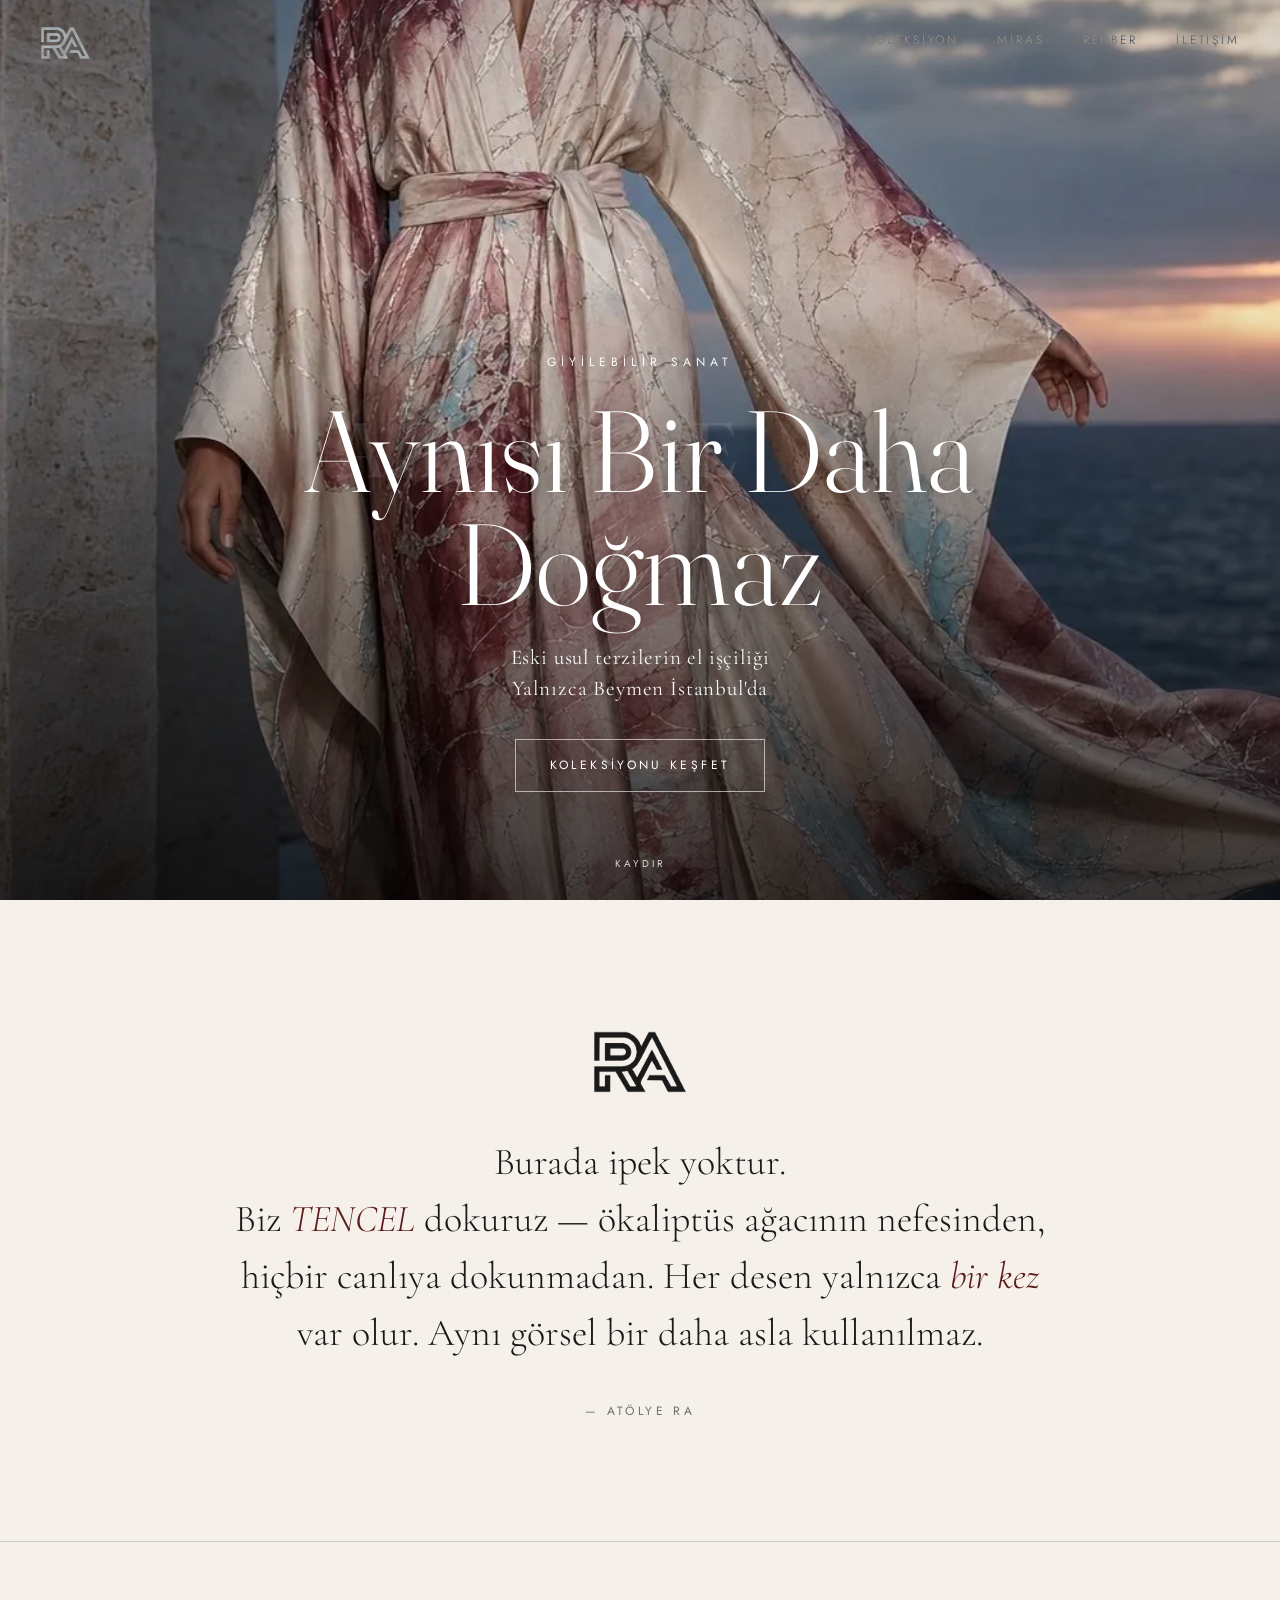
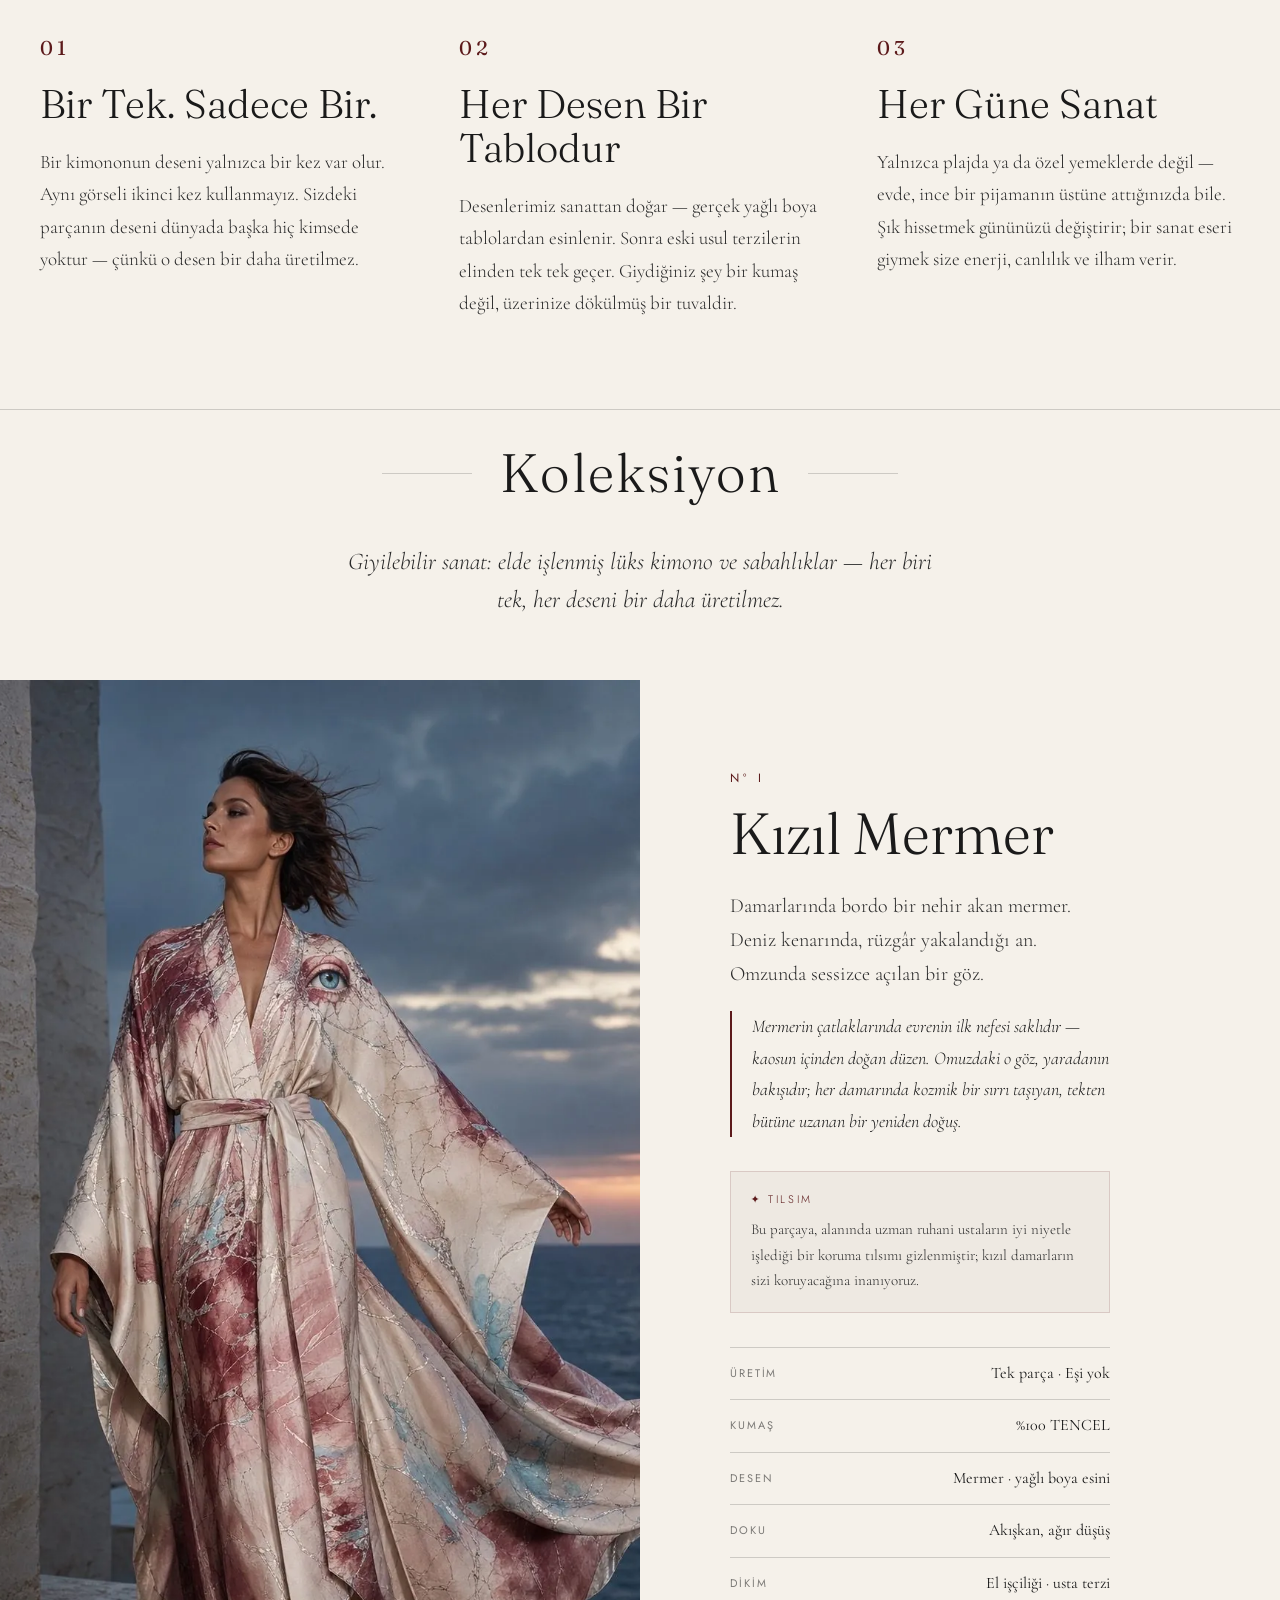
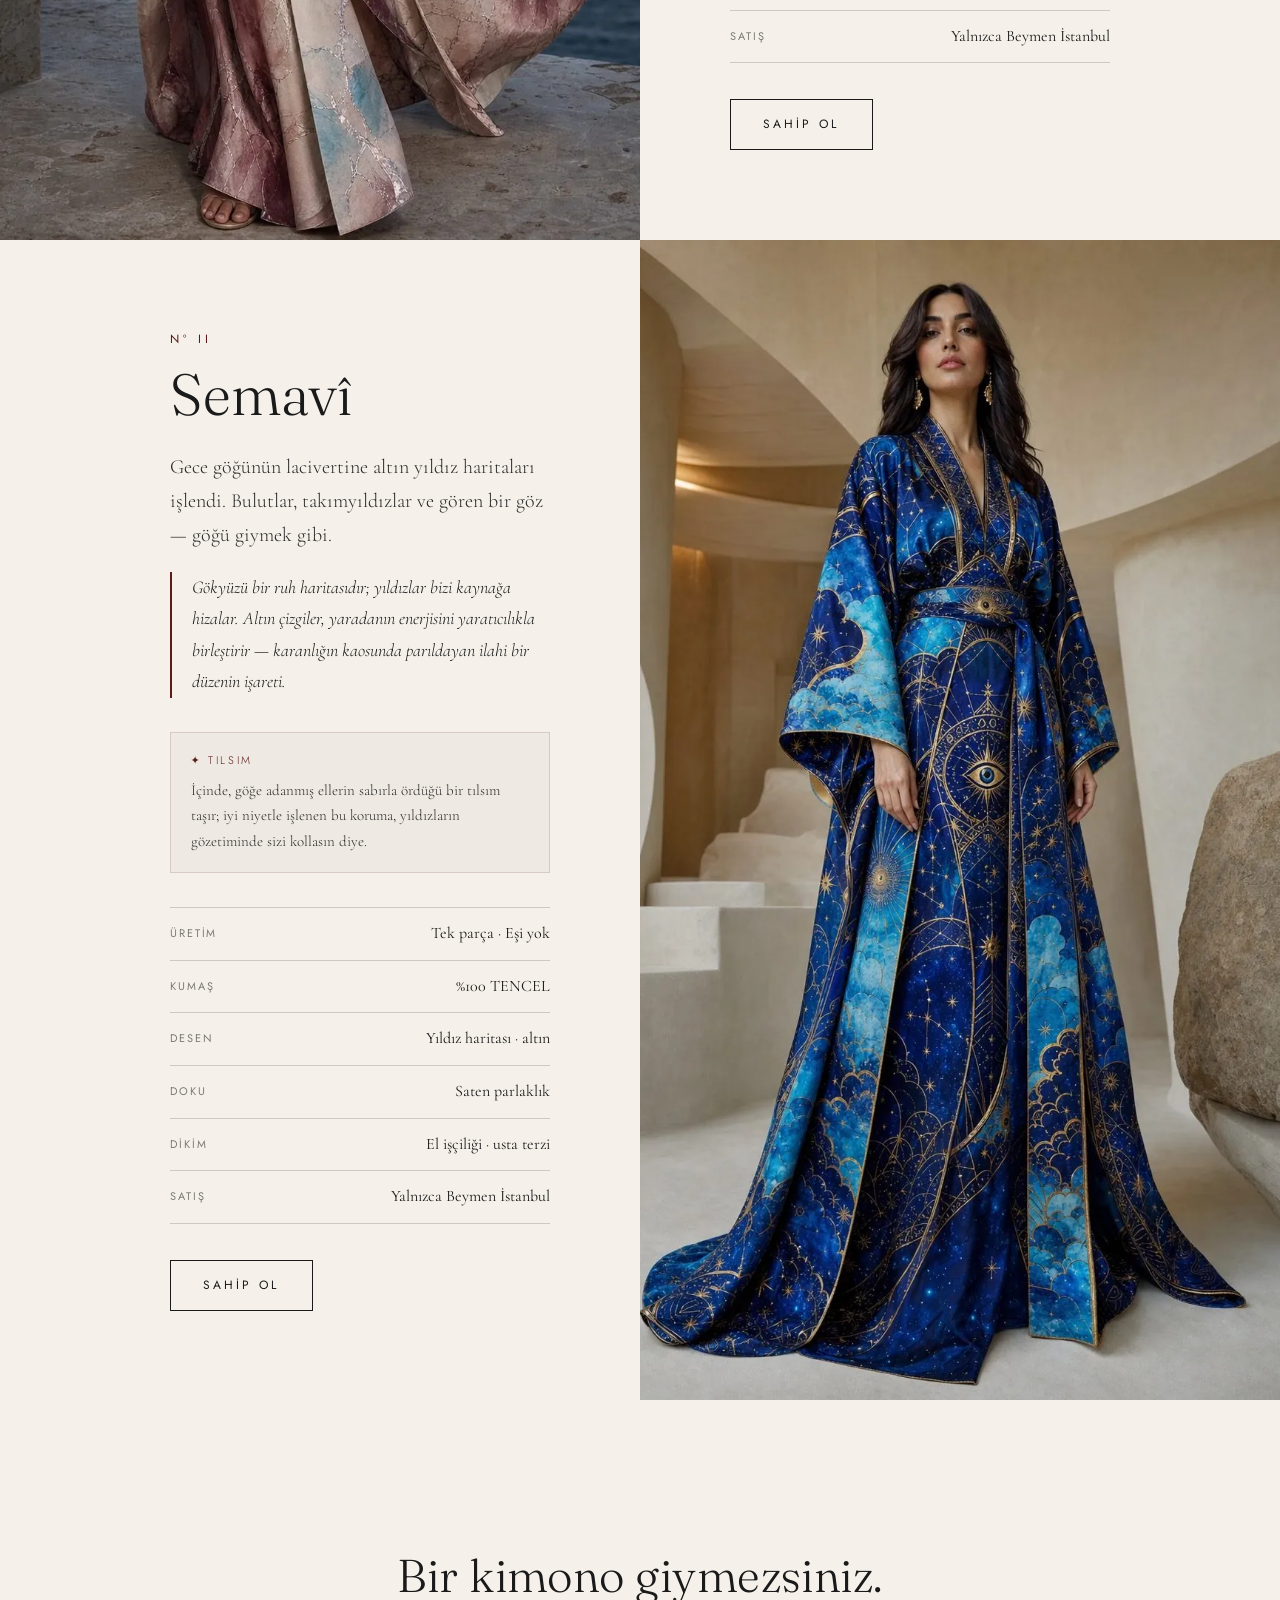
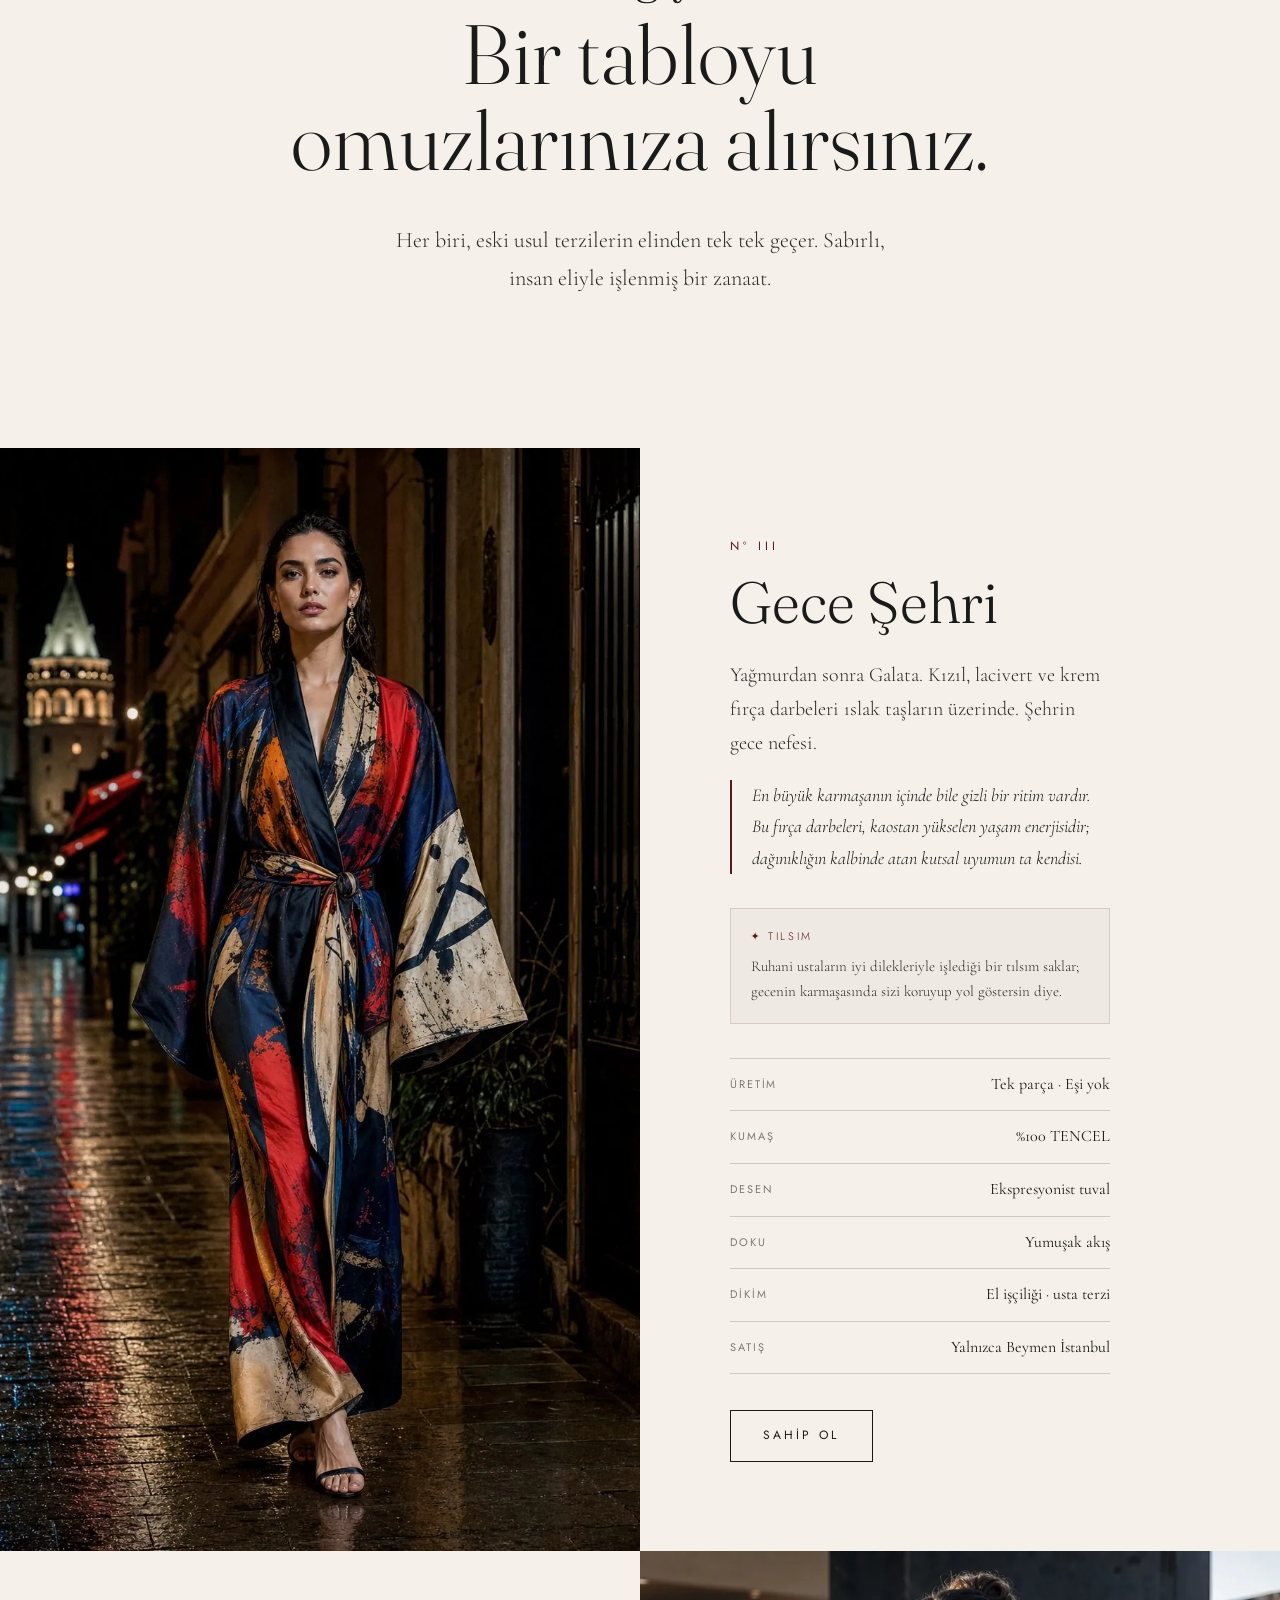
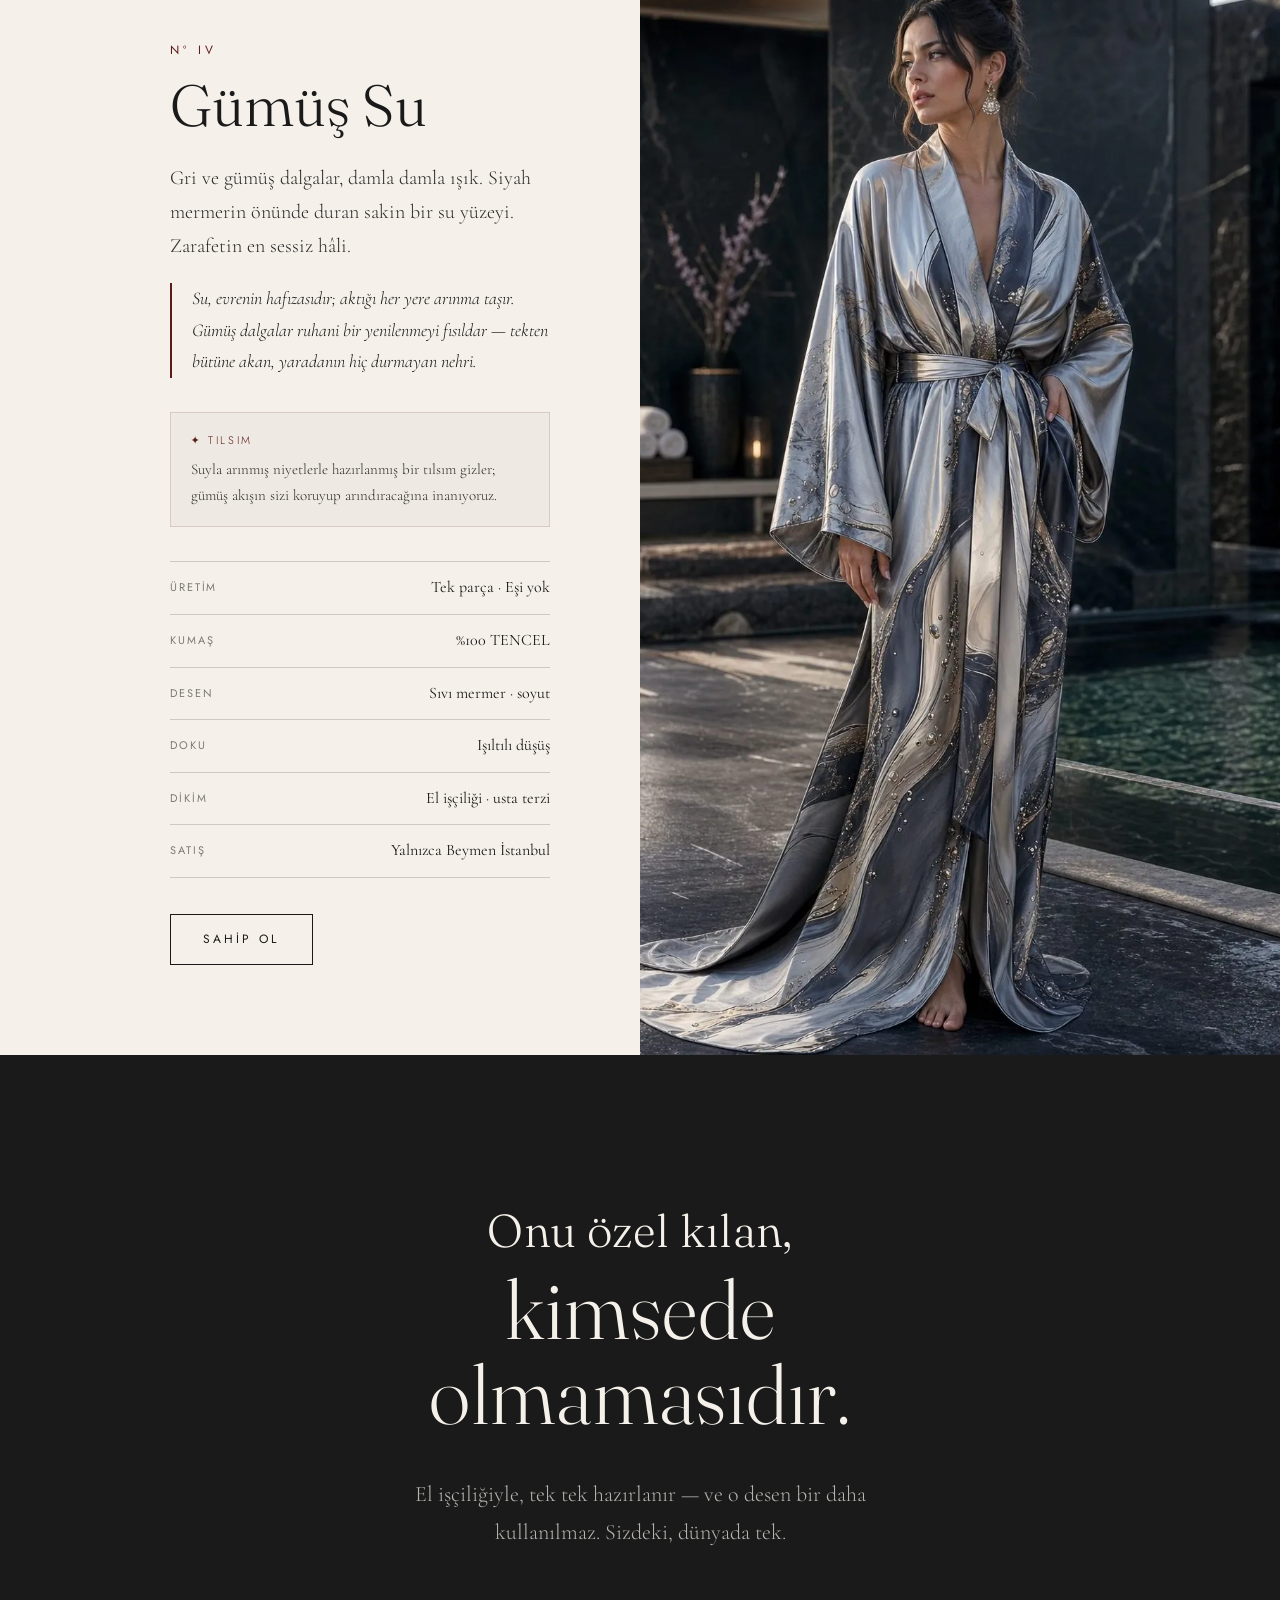
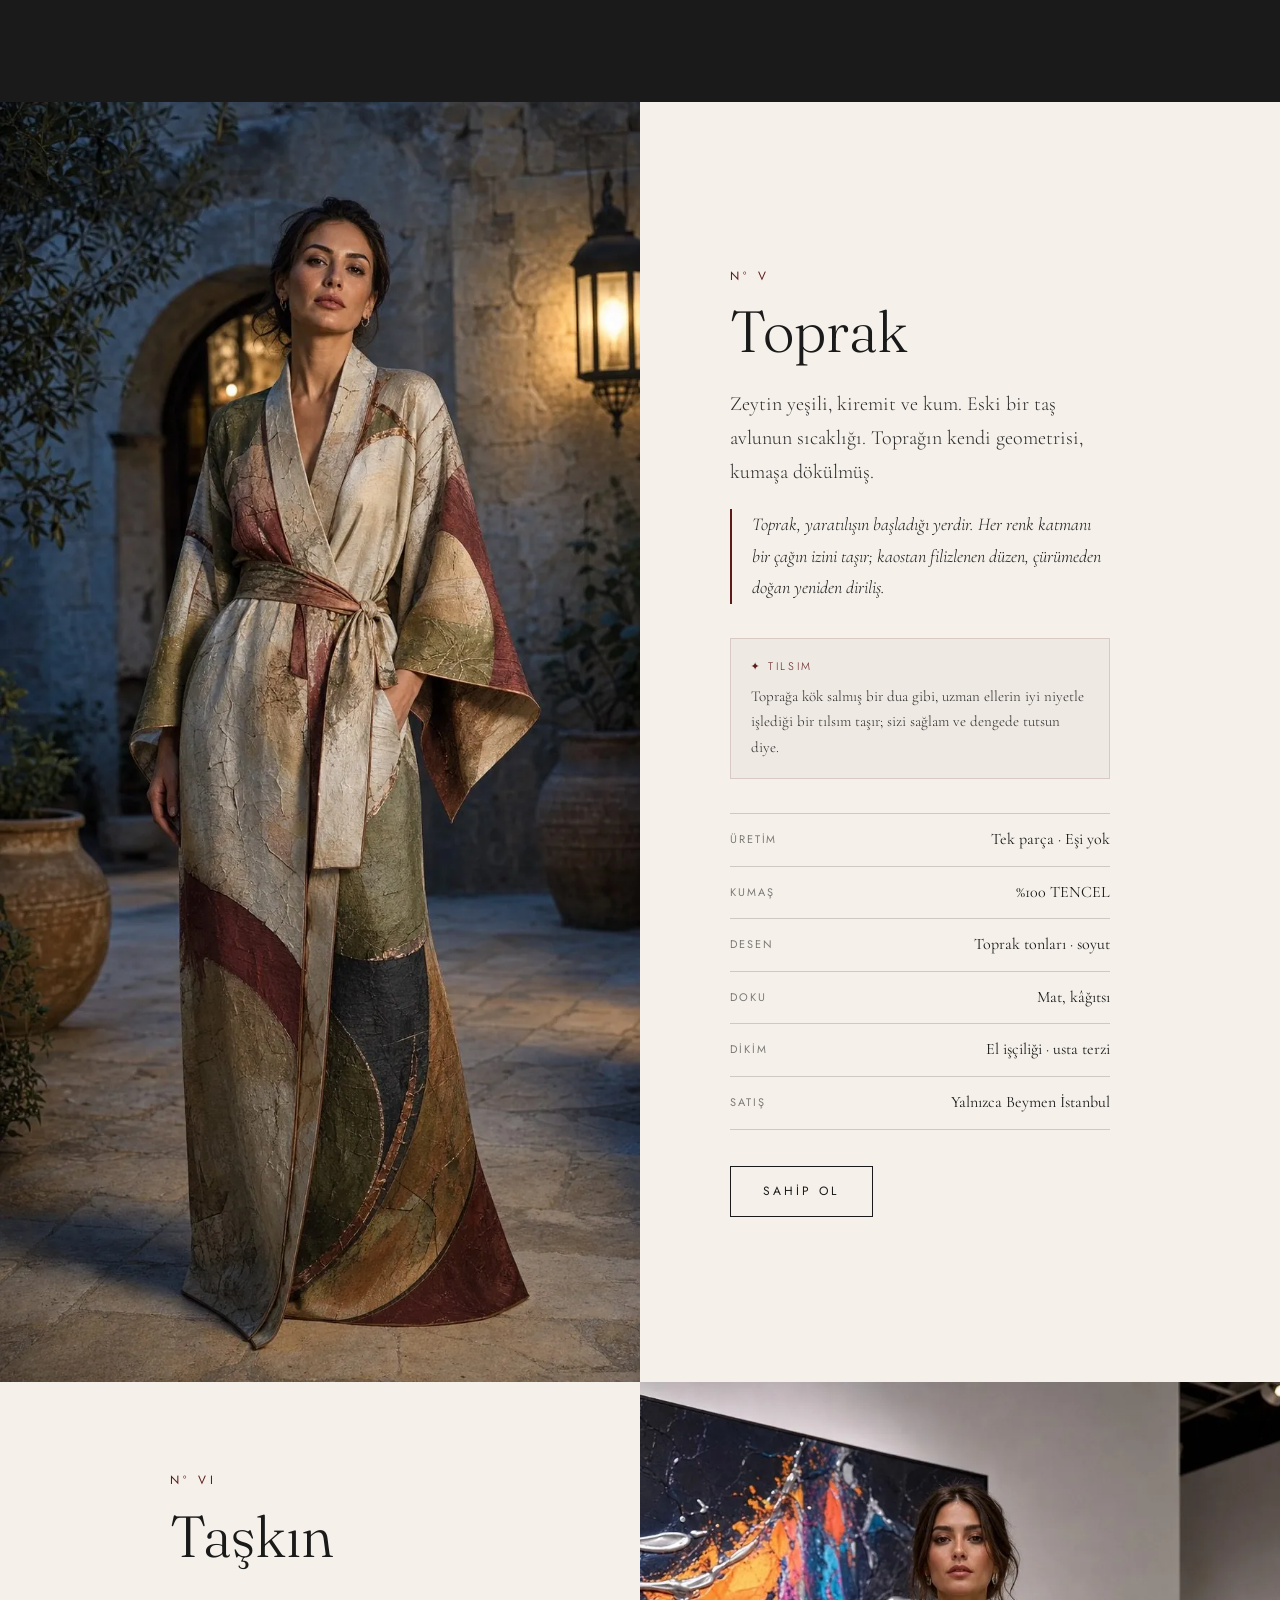
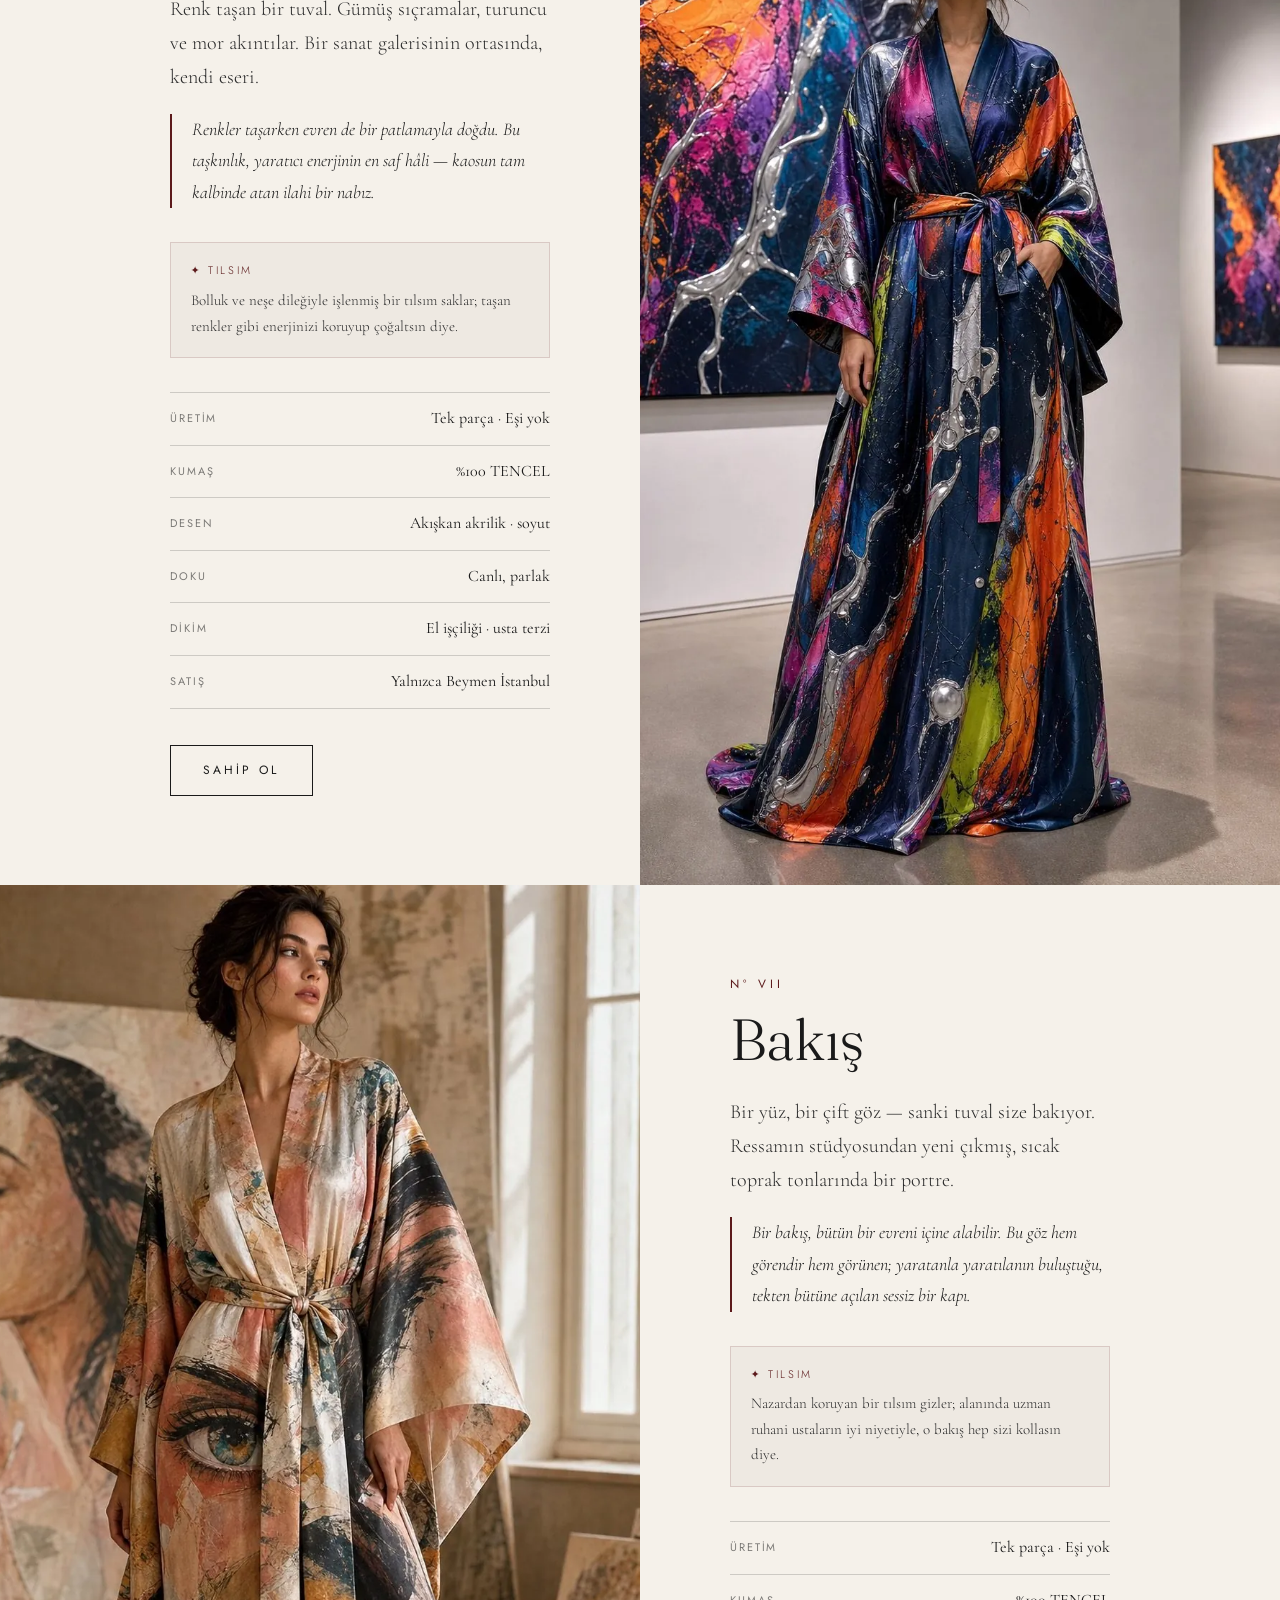
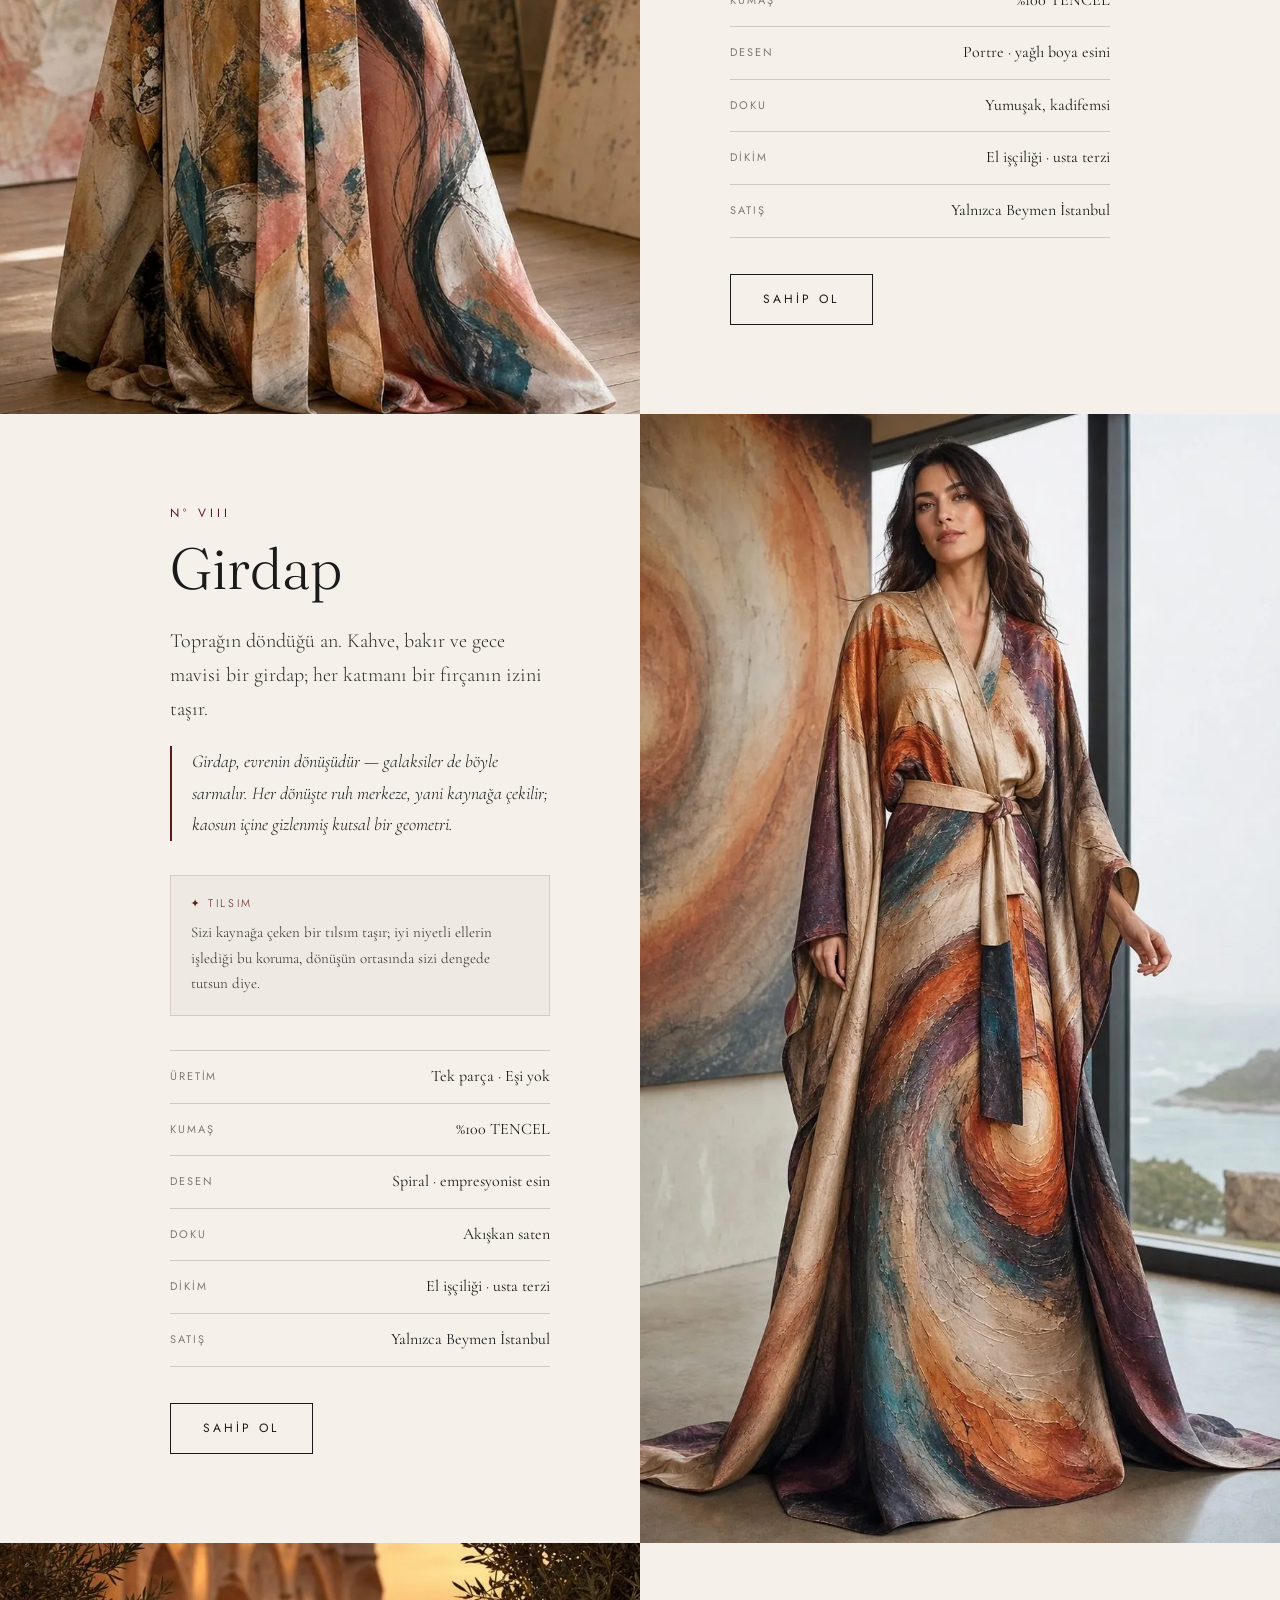
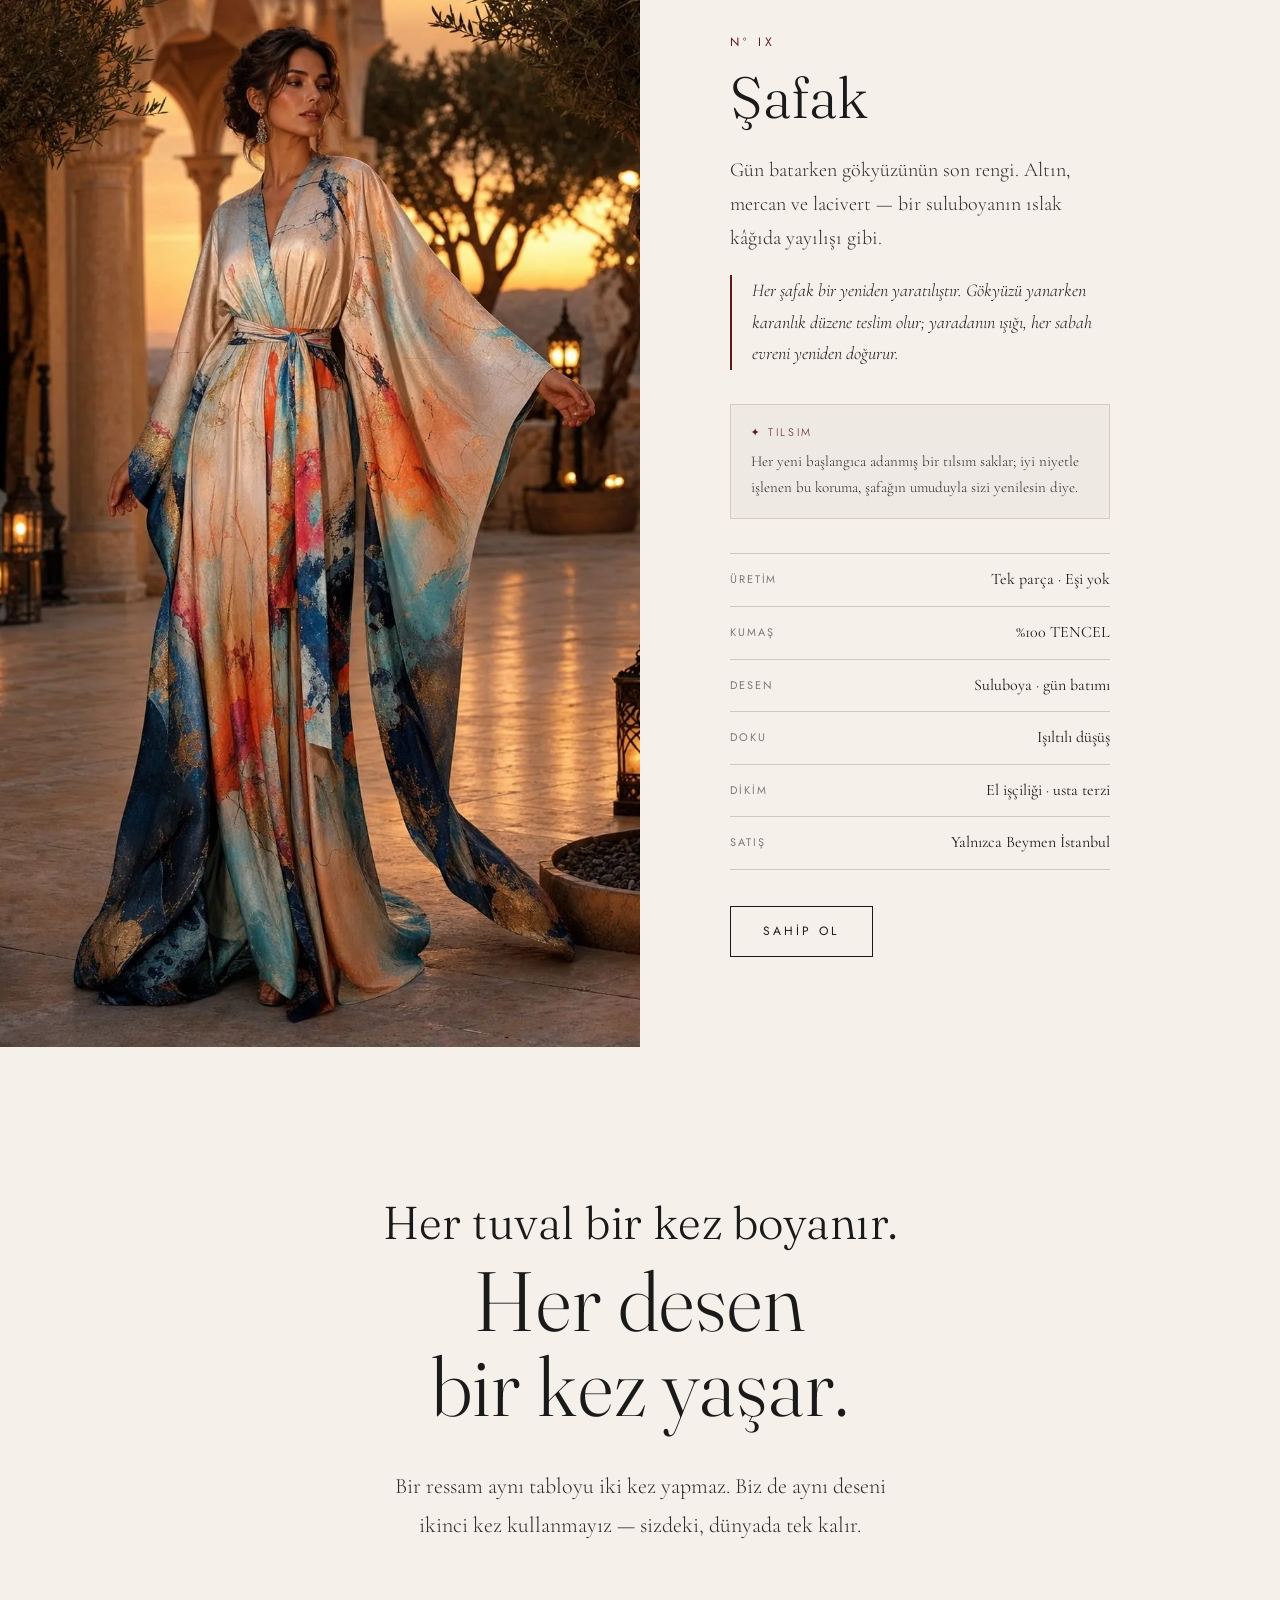
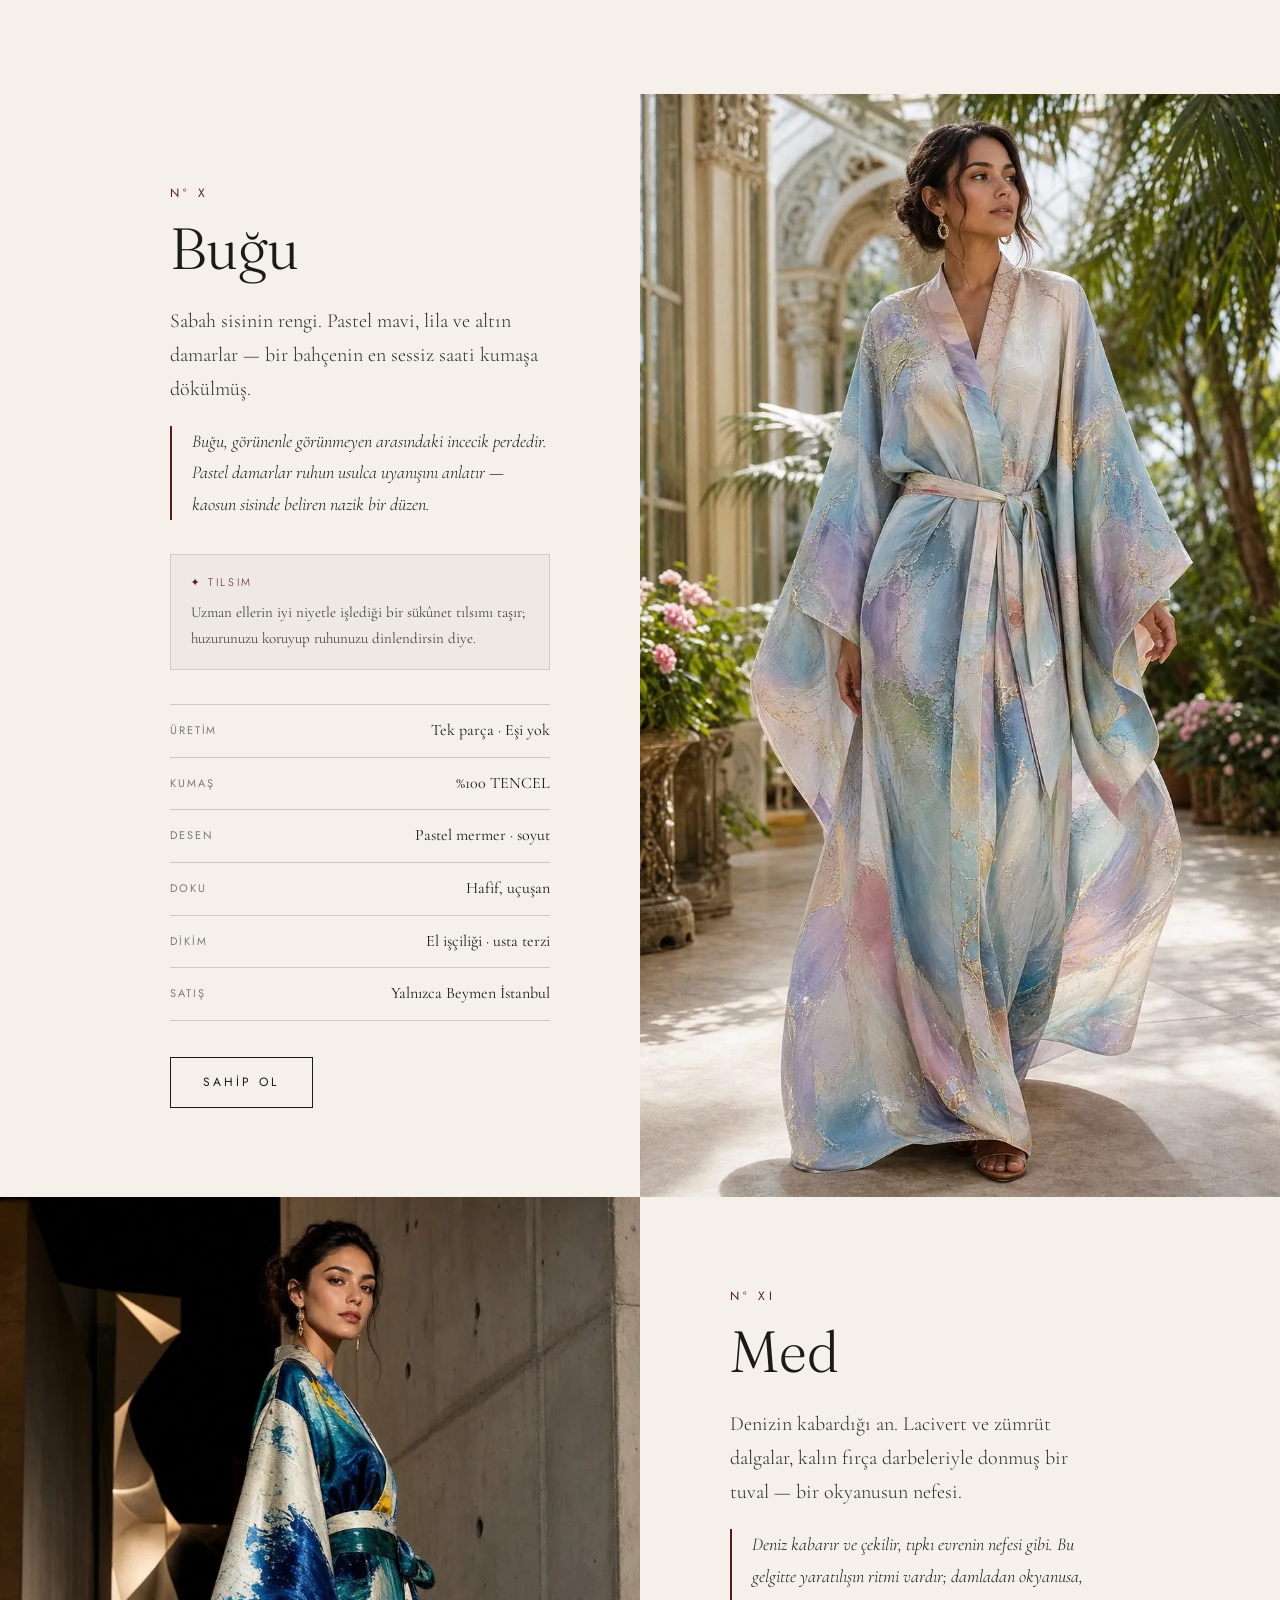
==== index.html @ 579927d9 "Atölye RA — lüks kimono & sabahlık sitesi (16 parça, SEO, tılsım & kozmik hikâyeler)" ====
<!DOCTYPE html>
<html lang="tr">
<head>
  <meta charset="UTF-8" />
  <meta name="viewport" content="width=device-width, initial-scale=1.0" />
  <meta name="google-site-verification" content="mXsoROE7EtKlPsS2gYWDoqI_tcNQ_hRE8vdbAi6OYFA" />

  <!-- Temel SEO -->
  <title>Kimono &amp; Sabahlık | Lüks El Yapımı Kimono — Atölye RA</title>
  <meta name="description" content="Atölye RA: giyilebilir sanat. İpek değil TENCEL kumaştan, yağlı boya tablolardan esinlenmiş, elde işlenmiş lüks kimono ve sabahlık koleksiyonu. Her deseni tek. Yalnızca Beymen İstanbul." />
  <meta name="keywords" content="kimono, sabahlık, lüks kimono, ipek kimono alternatifi, TENCEL kimono, el yapımı kimono, ipeksi sabahlık, kadın kimono, saten kimono, uzun kimono, kimono sabahlık, giyilebilir sanat, Atölye RA, Beymen kimono" />
  <meta name="author" content="Atölye RA" />
  <meta name="robots" content="index, follow, max-image-preview:large" />
  <link rel="canonical" href="https://atolyera.com/" />
  <meta name="theme-color" content="#1A1A1A" />
  <link rel="preload" as="image" href="images/1.webp" type="image/webp" fetchpriority="high" />
  <link rel="alternate" type="application/rss+xml" title="Atölye RA Günlük" href="/feed.xml" />

  <!-- İkon -->
  <link rel="icon" type="image/png" href="images/logo-dark.png" />
  <link rel="apple-touch-icon" href="images/logo-dark.png" />

  <!-- Açık Grafik (Facebook / WhatsApp / LinkedIn) -->
  <meta property="og:type" content="website" />
  <meta property="og:site_name" content="Atölye RA" />
  <meta property="og:locale" content="tr_TR" />
  <meta property="og:title" content="Kimono &amp; Sabahlık | Lüks El Yapımı — Atölye RA" />
  <meta property="og:description" content="Giyilebilir sanat: TENCEL kumaştan, elde işlenmiş, her deseni tek lüks kimono ve sabahlık. Yalnızca Beymen İstanbul." />
  <meta property="og:url" content="https://atolyera.com/" />
  <meta property="og:image" content="https://atolyera.com/images/1.jpg" />
  <meta property="og:image:alt" content="Atölye RA kimono — Kızıl Mermer" />

  <!-- Twitter / X -->
  <meta name="twitter:card" content="summary_large_image" />
  <meta name="twitter:title" content="Kimono &amp; Sabahlık | Lüks El Yapımı — Atölye RA" />
  <meta name="twitter:description" content="Giyilebilir sanat: TENCEL kumaştan, elde işlenmiş, her deseni tek lüks kimono ve sabahlık." />
  <meta name="twitter:image" content="https://atolyera.com/images/1.jpg" />

  <!-- Yazı tipleri -->
  <link rel="preconnect" href="https://fonts.googleapis.com">
  <link rel="preconnect" href="https://fonts.gstatic.com" crossorigin>
  <link href="https://fonts.googleapis.com/css2?family=Cormorant+Garamond:ital,wght@0,300;0,400;0,500;1,400&family=Fraunces:opsz,wght@9..144,300;9..144,400;9..144,500&family=Jost:wght@300;400;500&display=swap" rel="stylesheet">

  <link rel="stylesheet" href="css/style.css" />
</head>
<body>

  <!-- ÜST BAR / NAVİGASYON -->
  <header class="nav" id="nav">
    <button class="nav__menu" aria-label="Menü" id="menuBtn">
      <span></span><span></span>
    </button>

    <a href="#top" class="nav__logo"><img src="images/logo-white.png" alt="Atölye RA" class="nav__logo-img"></a>

    <nav class="nav__links" id="navLinks">
      <a href="#koleksiyon">Koleksiyon</a>
      <a href="#miras">Miras</a>
      <a href="#sss">Rehber</a>
      <a href="#iletisim">İletişim</a>
    </nav>
  </header>

  <!-- HERO -->
  <section class="hero" id="top">
    <div class="hero__media" style="background-image:-webkit-image-set(url('images/1.webp') type('image/webp'), url('images/1.jpg') type('image/jpeg'));background-image:image-set(url('images/1.webp') type('image/webp'), url('images/1.jpg') type('image/jpeg'))">
      <span class="hero__fallback">ATÖLYE RA</span>
    </div>
    <div class="hero__overlay">
      <p class="hero__eyebrow">Giyilebilir Sanat</p>
      <h1 class="hero__title">Aynısı Bir Daha<br>Doğmaz</h1>
      <p class="hero__sub">Eski usul terzilerin el işçiliği<br>Yalnızca Beymen İstanbul'da</p>
      <a href="#koleksiyon" class="hero__cta">Koleksiyonu Keşfet</a>
    </div>
    <div class="hero__scroll">Kaydır</div>
  </section>

  <!-- MANİFESTO -->
  <section class="manifesto">
    <img src="images/logo-dark.png" alt="RA" class="manifesto__logo">
    <p class="manifesto__text">
      Burada ipek yoktur.<br>
      Biz <em>TENCEL</em> dokuruz — ökaliptüs ağacının nefesinden,
      hiçbir canlıya dokunmadan. Her desen yalnızca <em>bir kez</em>
      var olur. Aynı görsel bir daha asla kullanılmaz.
    </p>
    <p class="manifesto__sign">— Atölye RA</p>
  </section>

  <!-- SANAT KÖKENİ / TEK PARÇA -->
  <section class="ethos">
    <div class="ethos__grid">
      <div class="ethos__block">
        <span class="ethos__num">01</span>
        <h3 class="ethos__title">Bir Tek. Sadece Bir.</h3>
        <p class="ethos__text">
          Bir kimononun deseni yalnızca bir kez var olur. Aynı görseli
          ikinci kez kullanmayız. Sizdeki parçanın deseni dünyada başka
          hiç kimsede yoktur — çünkü o desen bir daha üretilmez.
        </p>
      </div>
      <div class="ethos__block">
        <span class="ethos__num">02</span>
        <h3 class="ethos__title">Her Desen Bir Tablodur</h3>
        <p class="ethos__text">
          Desenlerimiz sanattan doğar — gerçek yağlı boya tablolardan
          esinlenir. Sonra eski usul terzilerin elinden tek tek geçer.
          Giydiğiniz şey bir kumaş değil, üzerinize dökülmüş bir tuvaldir.
        </p>
      </div>
      <div class="ethos__block">
        <span class="ethos__num">03</span>
        <h3 class="ethos__title">Her Güne Sanat</h3>
        <p class="ethos__text">
          Yalnızca plajda ya da özel yemeklerde değil — evde, ince bir
          pijamanın üstüne attığınızda bile. Şık hissetmek gününüzü
          değiştirir; bir sanat eseri giymek size enerji, canlılık ve
          ilham verir.
        </p>
      </div>
    </div>
  </section>

  <!-- KOLEKSİYON -->
  <section class="collection" id="koleksiyon">
    <header class="section-head">
      <span class="section-head__line"></span>
      <h2>Koleksiyon</h2>
      <span class="section-head__line"></span>
    </header>
    <p class="section-sub">Giyilebilir sanat: elde işlenmiş lüks kimono ve sabahlıklar — her biri tek, her deseni bir daha üretilmez.</p>

    <!-- Ürün 1 -->
    <article class="piece piece--left">
      <picture class="piece__pic"><source type="image/webp" srcset="images/1.webp"><img class="piece__media" src="images/1.jpg" alt="Kızıl Mermer — Atölye RA TENCEL lüks kimono / sabahlık" loading="lazy" decoding="async" width="1400" height="1867"></picture>
      <div class="piece__info">
        <p class="piece__no">Nº I</p>
        <h3 class="piece__name">Kızıl Mermer</h3>
        <p class="piece__story">
          Damarlarında bordo bir nehir akan mermer. Deniz kenarında,
          rüzgâr yakalandığı an. Omzunda sessizce açılan bir göz.
        </p>
        <p class="piece__story piece__story--muse">Mermerin çatlaklarında evrenin ilk nefesi saklıdır — kaosun içinden doğan düzen. Omuzdaki o göz, yaradanın bakışıdır; her damarında kozmik bir sırrı taşıyan, tekten bütüne uzanan bir yeniden doğuş.</p>
        <p class="piece__charm"><span>✦ Tılsım</span> Bu parçaya, alanında uzman ruhani ustaların iyi niyetle işlediği bir koruma tılsımı gizlenmiştir; kızıl damarların sizi koruyacağına inanıyoruz.</p>
        <ul class="piece__spec">
          <li><span>Üretim</span> Tek parça · Eşi yok</li>
          <li><span>Kumaş</span> %100 TENCEL</li>
          <li><span>Desen</span> Mermer · yağlı boya esini</li>
          <li><span>Doku</span> Akışkan, ağır düşüş</li>
          <li><span>Dikim</span> El işçiliği · usta terzi</li>
          <li><span>Satış</span> Yalnızca Beymen İstanbul</li>
        </ul>
        <a href="#iletisim" class="piece__cta">Sahip Ol</a>
      </div>
    </article>

    <!-- Ürün 2 -->
    <article class="piece piece--right">
      <picture class="piece__pic"><source type="image/webp" srcset="images/2.webp"><img class="piece__media" src="images/2.jpg" alt="Semavî — Atölye RA TENCEL lüks kimono / sabahlık" loading="lazy" decoding="async" width="1400" height="1867"></picture>
      <div class="piece__info">
        <p class="piece__no">Nº II</p>
        <h3 class="piece__name">Semavî</h3>
        <p class="piece__story">
          Gece göğünün lacivertine altın yıldız haritaları işlendi.
          Bulutlar, takımyıldızlar ve gören bir göz — göğü giymek gibi.
        </p>
        <p class="piece__story piece__story--muse">Gökyüzü bir ruh haritasıdır; yıldızlar bizi kaynağa hizalar. Altın çizgiler, yaradanın enerjisini yaratıcılıkla birleştirir — karanlığın kaosunda parıldayan ilahi bir düzenin işareti.</p>
        <p class="piece__charm"><span>✦ Tılsım</span> İçinde, göğe adanmış ellerin sabırla ördüğü bir tılsım taşır; iyi niyetle işlenen bu koruma, yıldızların gözetiminde sizi kollasın diye.</p>
        <ul class="piece__spec">
          <li><span>Üretim</span> Tek parça · Eşi yok</li>
          <li><span>Kumaş</span> %100 TENCEL</li>
          <li><span>Desen</span> Yıldız haritası · altın</li>
          <li><span>Doku</span> Saten parlaklık</li>
          <li><span>Dikim</span> El işçiliği · usta terzi</li>
          <li><span>Satış</span> Yalnızca Beymen İstanbul</li>
        </ul>
        <a href="#iletisim" class="piece__cta">Sahip Ol</a>
      </div>
    </article>

    <!-- Hikâye geçişi 1 -->
    <aside class="interlude">
      <p class="interlude__line">Bir kimono giymezsiniz.</p>
      <p class="interlude__line interlude__line--big">Bir tabloyu<br>omuzlarınıza alırsınız.</p>
      <p class="interlude__note">
        Her biri, eski usul terzilerin elinden tek tek geçer.
        Sabırlı, insan eliyle işlenmiş bir zanaat.
      </p>
    </aside>

    <!-- Ürün 3 -->
    <article class="piece piece--left">
      <picture class="piece__pic"><source type="image/webp" srcset="images/3.webp"><img class="piece__media" src="images/3.jpg" alt="Gece Şehri — Atölye RA TENCEL lüks kimono / sabahlık" loading="lazy" decoding="async" width="1400" height="1867"></picture>
      <div class="piece__info">
        <p class="piece__no">Nº III</p>
        <h3 class="piece__name">Gece Şehri</h3>
        <p class="piece__story">
          Yağmurdan sonra Galata. Kızıl, lacivert ve krem fırça darbeleri
          ıslak taşların üzerinde. Şehrin gece nefesi.
        </p>
        <p class="piece__story piece__story--muse">En büyük karmaşanın içinde bile gizli bir ritim vardır. Bu fırça darbeleri, kaostan yükselen yaşam enerjisidir; dağınıklığın kalbinde atan kutsal uyumun ta kendisi.</p>
        <p class="piece__charm"><span>✦ Tılsım</span> Ruhani ustaların iyi dilekleriyle işlediği bir tılsım saklar; gecenin karmaşasında sizi koruyup yol göstersin diye.</p>
        <ul class="piece__spec">
          <li><span>Üretim</span> Tek parça · Eşi yok</li>
          <li><span>Kumaş</span> %100 TENCEL</li>
          <li><span>Desen</span> Ekspresyonist tuval</li>
          <li><span>Doku</span> Yumuşak akış</li>
          <li><span>Dikim</span> El işçiliği · usta terzi</li>
          <li><span>Satış</span> Yalnızca Beymen İstanbul</li>
        </ul>
        <a href="#iletisim" class="piece__cta">Sahip Ol</a>
      </div>
    </article>

    <!-- Ürün 4 -->
    <article class="piece piece--right">
      <picture class="piece__pic"><source type="image/webp" srcset="images/4.webp"><img class="piece__media" src="images/4.jpg" alt="Gümüş Su — Atölye RA TENCEL lüks kimono / sabahlık" loading="lazy" decoding="async" width="1400" height="1867"></picture>
      <div class="piece__info">
        <p class="piece__no">Nº IV</p>
        <h3 class="piece__name">Gümüş Su</h3>
        <p class="piece__story">
          Gri ve gümüş dalgalar, damla damla ışık. Siyah mermerin önünde
          duran sakin bir su yüzeyi. Zarafetin en sessiz hâli.
        </p>
        <p class="piece__story piece__story--muse">Su, evrenin hafızasıdır; aktığı her yere arınma taşır. Gümüş dalgalar ruhani bir yenilenmeyi fısıldar — tekten bütüne akan, yaradanın hiç durmayan nehri.</p>
        <p class="piece__charm"><span>✦ Tılsım</span> Suyla arınmış niyetlerle hazırlanmış bir tılsım gizler; gümüş akışın sizi koruyup arındıracağına inanıyoruz.</p>
        <ul class="piece__spec">
          <li><span>Üretim</span> Tek parça · Eşi yok</li>
          <li><span>Kumaş</span> %100 TENCEL</li>
          <li><span>Desen</span> Sıvı mermer · soyut</li>
          <li><span>Doku</span> Işıltılı düşüş</li>
          <li><span>Dikim</span> El işçiliği · usta terzi</li>
          <li><span>Satış</span> Yalnızca Beymen İstanbul</li>
        </ul>
        <a href="#iletisim" class="piece__cta">Sahip Ol</a>
      </div>
    </article>

    <!-- Hikâye geçişi 2 -->
    <aside class="interlude interlude--dark">
      <p class="interlude__line">Onu özel kılan,</p>
      <p class="interlude__line interlude__line--big">kimsede<br>olmamasıdır.</p>
      <p class="interlude__note">
        El işçiliğiyle, tek tek hazırlanır — ve o desen bir daha
        kullanılmaz. Sizdeki, dünyada tek.
      </p>
    </aside>

    <!-- Ürün 5 -->
    <article class="piece piece--left">
      <picture class="piece__pic"><source type="image/webp" srcset="images/5.webp"><img class="piece__media" src="images/5.jpg" alt="Toprak — Atölye RA TENCEL lüks kimono / sabahlık" loading="lazy" decoding="async" width="1400" height="1867"></picture>
      <div class="piece__info">
        <p class="piece__no">Nº V</p>
        <h3 class="piece__name">Toprak</h3>
        <p class="piece__story">
          Zeytin yeşili, kiremit ve kum. Eski bir taş avlunun sıcaklığı.
          Toprağın kendi geometrisi, kumaşa dökülmüş.
        </p>
        <p class="piece__story piece__story--muse">Toprak, yaratılışın başladığı yerdir. Her renk katmanı bir çağın izini taşır; kaostan filizlenen düzen, çürümeden doğan yeniden diriliş.</p>
        <p class="piece__charm"><span>✦ Tılsım</span> Toprağa kök salmış bir dua gibi, uzman ellerin iyi niyetle işlediği bir tılsım taşır; sizi sağlam ve dengede tutsun diye.</p>
        <ul class="piece__spec">
          <li><span>Üretim</span> Tek parça · Eşi yok</li>
          <li><span>Kumaş</span> %100 TENCEL</li>
          <li><span>Desen</span> Toprak tonları · soyut</li>
          <li><span>Doku</span> Mat, kâğıtsı</li>
          <li><span>Dikim</span> El işçiliği · usta terzi</li>
          <li><span>Satış</span> Yalnızca Beymen İstanbul</li>
        </ul>
        <a href="#iletisim" class="piece__cta">Sahip Ol</a>
      </div>
    </article>

    <!-- Ürün 6 -->
    <article class="piece piece--right">
      <picture class="piece__pic"><source type="image/webp" srcset="images/6.webp"><img class="piece__media" src="images/6.jpg" alt="Taşkın — Atölye RA TENCEL lüks kimono / sabahlık" loading="lazy" decoding="async" width="1400" height="1867"></picture>
      <div class="piece__info">
        <p class="piece__no">Nº VI</p>
        <h3 class="piece__name">Taşkın</h3>
        <p class="piece__story">
          Renk taşan bir tuval. Gümüş sıçramalar, turuncu ve mor akıntılar.
          Bir sanat galerisinin ortasında, kendi eseri.
        </p>
        <p class="piece__story piece__story--muse">Renkler taşarken evren de bir patlamayla doğdu. Bu taşkınlık, yaratıcı enerjinin en saf hâli — kaosun tam kalbinde atan ilahi bir nabız.</p>
        <p class="piece__charm"><span>✦ Tılsım</span> Bolluk ve neşe dileğiyle işlenmiş bir tılsım saklar; taşan renkler gibi enerjinizi koruyup çoğaltsın diye.</p>
        <ul class="piece__spec">
          <li><span>Üretim</span> Tek parça · Eşi yok</li>
          <li><span>Kumaş</span> %100 TENCEL</li>
          <li><span>Desen</span> Akışkan akrilik · soyut</li>
          <li><span>Doku</span> Canlı, parlak</li>
          <li><span>Dikim</span> El işçiliği · usta terzi</li>
          <li><span>Satış</span> Yalnızca Beymen İstanbul</li>
        </ul>
        <a href="#iletisim" class="piece__cta">Sahip Ol</a>
      </div>
    </article>

    <!-- Ürün 7 -->
    <article class="piece piece--left">
      <picture class="piece__pic"><source type="image/webp" srcset="images/7.webp"><img class="piece__media" src="images/7.jpg" alt="Bakış — Atölye RA TENCEL lüks kimono / sabahlık" loading="lazy" decoding="async" width="1400" height="1867"></picture>
      <div class="piece__info">
        <p class="piece__no">Nº VII</p>
        <h3 class="piece__name">Bakış</h3>
        <p class="piece__story">
          Bir yüz, bir çift göz — sanki tuval size bakıyor. Ressamın
          stüdyosundan yeni çıkmış, sıcak toprak tonlarında bir portre.
        </p>
        <p class="piece__story piece__story--muse">Bir bakış, bütün bir evreni içine alabilir. Bu göz hem görendir hem görünen; yaratanla yaratılanın buluştuğu, tekten bütüne açılan sessiz bir kapı.</p>
        <p class="piece__charm"><span>✦ Tılsım</span> Nazardan koruyan bir tılsım gizler; alanında uzman ruhani ustaların iyi niyetiyle, o bakış hep sizi kollasın diye.</p>
        <ul class="piece__spec">
          <li><span>Üretim</span> Tek parça · Eşi yok</li>
          <li><span>Kumaş</span> %100 TENCEL</li>
          <li><span>Desen</span> Portre · yağlı boya esini</li>
          <li><span>Doku</span> Yumuşak, kadifemsi</li>
          <li><span>Dikim</span> El işçiliği · usta terzi</li>
          <li><span>Satış</span> Yalnızca Beymen İstanbul</li>
        </ul>
        <a href="#iletisim" class="piece__cta">Sahip Ol</a>
      </div>
    </article>

    <!-- Ürün 8 -->
    <article class="piece piece--right">
      <picture class="piece__pic"><source type="image/webp" srcset="images/8.webp"><img class="piece__media" src="images/8.jpg" alt="Girdap — Atölye RA TENCEL lüks kimono / sabahlık" loading="lazy" decoding="async" width="1400" height="1867"></picture>
      <div class="piece__info">
        <p class="piece__no">Nº VIII</p>
        <h3 class="piece__name">Girdap</h3>
        <p class="piece__story">
          Toprağın döndüğü an. Kahve, bakır ve gece mavisi bir girdap;
          her katmanı bir fırçanın izini taşır.
        </p>
        <p class="piece__story piece__story--muse">Girdap, evrenin dönüşüdür — galaksiler de böyle sarmalır. Her dönüşte ruh merkeze, yani kaynağa çekilir; kaosun içine gizlenmiş kutsal bir geometri.</p>
        <p class="piece__charm"><span>✦ Tılsım</span> Sizi kaynağa çeken bir tılsım taşır; iyi niyetli ellerin işlediği bu koruma, dönüşün ortasında sizi dengede tutsun diye.</p>
        <ul class="piece__spec">
          <li><span>Üretim</span> Tek parça · Eşi yok</li>
          <li><span>Kumaş</span> %100 TENCEL</li>
          <li><span>Desen</span> Spiral · empresyonist esin</li>
          <li><span>Doku</span> Akışkan saten</li>
          <li><span>Dikim</span> El işçiliği · usta terzi</li>
          <li><span>Satış</span> Yalnızca Beymen İstanbul</li>
        </ul>
        <a href="#iletisim" class="piece__cta">Sahip Ol</a>
      </div>
    </article>

    <!-- Ürün 9 -->
    <article class="piece piece--left">
      <picture class="piece__pic"><source type="image/webp" srcset="images/9.webp"><img class="piece__media" src="images/9.jpg" alt="Şafak — Atölye RA TENCEL lüks kimono / sabahlık" loading="lazy" decoding="async" width="1400" height="1867"></picture>
      <div class="piece__info">
        <p class="piece__no">Nº IX</p>
        <h3 class="piece__name">Şafak</h3>
        <p class="piece__story">
          Gün batarken gökyüzünün son rengi. Altın, mercan ve lacivert —
          bir suluboyanın ıslak kâğıda yayılışı gibi.
        </p>
        <p class="piece__story piece__story--muse">Her şafak bir yeniden yaratılıştır. Gökyüzü yanarken karanlık düzene teslim olur; yaradanın ışığı, her sabah evreni yeniden doğurur.</p>
        <p class="piece__charm"><span>✦ Tılsım</span> Her yeni başlangıca adanmış bir tılsım saklar; iyi niyetle işlenen bu koruma, şafağın umuduyla sizi yenilesin diye.</p>
        <ul class="piece__spec">
          <li><span>Üretim</span> Tek parça · Eşi yok</li>
          <li><span>Kumaş</span> %100 TENCEL</li>
          <li><span>Desen</span> Suluboya · gün batımı</li>
          <li><span>Doku</span> Işıltılı düşüş</li>
          <li><span>Dikim</span> El işçiliği · usta terzi</li>
          <li><span>Satış</span> Yalnızca Beymen İstanbul</li>
        </ul>
        <a href="#iletisim" class="piece__cta">Sahip Ol</a>
      </div>
    </article>

    <!-- Hikâye geçişi 4 -->
    <aside class="interlude">
      <p class="interlude__line">Her tuval bir kez boyanır.</p>
      <p class="interlude__line interlude__line--big">Her desen<br>bir kez yaşar.</p>
      <p class="interlude__note">
        Bir ressam aynı tabloyu iki kez yapmaz. Biz de aynı deseni
        ikinci kez kullanmayız — sizdeki, dünyada tek kalır.
      </p>
    </aside>

    <!-- Ürün 10 -->
    <article class="piece piece--right">
      <picture class="piece__pic"><source type="image/webp" srcset="images/10.webp"><img class="piece__media" src="images/10.jpg" alt="Buğu — Atölye RA TENCEL lüks kimono / sabahlık" loading="lazy" decoding="async" width="1400" height="1867"></picture>
      <div class="piece__info">
        <p class="piece__no">Nº X</p>
        <h3 class="piece__name">Buğu</h3>
        <p class="piece__story">
          Sabah sisinin rengi. Pastel mavi, lila ve altın damarlar —
          bir bahçenin en sessiz saati kumaşa dökülmüş.
        </p>
        <p class="piece__story piece__story--muse">Buğu, görünenle görünmeyen arasındaki incecik perdedir. Pastel damarlar ruhun usulca uyanışını anlatır — kaosun sisinde beliren nazik bir düzen.</p>
        <p class="piece__charm"><span>✦ Tılsım</span> Uzman ellerin iyi niyetle işlediği bir sükûnet tılsımı taşır; huzurunuzu koruyup ruhunuzu dinlendirsin diye.</p>
        <ul class="piece__spec">
          <li><span>Üretim</span> Tek parça · Eşi yok</li>
          <li><span>Kumaş</span> %100 TENCEL</li>
          <li><span>Desen</span> Pastel mermer · soyut</li>
          <li><span>Doku</span> Hafif, uçuşan</li>
          <li><span>Dikim</span> El işçiliği · usta terzi</li>
          <li><span>Satış</span> Yalnızca Beymen İstanbul</li>
        </ul>
        <a href="#iletisim" class="piece__cta">Sahip Ol</a>
      </div>
    </article>

    <!-- Ürün 11 -->
    <article class="piece piece--left">
      <picture class="piece__pic"><source type="image/webp" srcset="images/11.webp"><img class="piece__media" src="images/11.jpg" alt="Med — Atölye RA TENCEL lüks kimono / sabahlık" loading="lazy" decoding="async" width="1400" height="1867"></picture>
      <div class="piece__info">
        <p class="piece__no">Nº XI</p>
        <h3 class="piece__name">Med</h3>
        <p class="piece__story">
          Denizin kabardığı an. Lacivert ve zümrüt dalgalar, kalın fırça
          darbeleriyle donmuş bir tuval — bir okyanusun nefesi.
        </p>
        <p class="piece__story piece__story--muse">Deniz kabarır ve çekilir, tıpkı evrenin nefesi gibi. Bu gelgitte yaratılışın ritmi vardır; damladan okyanusa, tekten bütüne uzanan ilahi bir döngü.</p>
        <p class="piece__charm"><span>✦ Tılsım</span> Gelgitin dengesini taşıyan bir tılsım gizler; iyi dileklerle işlenen bu koruma, akışınızı kollasın diye.</p>
        <ul class="piece__spec">
          <li><span>Üretim</span> Tek parça · Eşi yok</li>
          <li><span>Kumaş</span> %100 TENCEL</li>
          <li><span>Desen</span> Empresyonist deniz · yağlı boya</li>
          <li><span>Doku</span> Yoğun saten</li>
          <li><span>Dikim</span> El işçiliği · usta terzi</li>
          <li><span>Satış</span> Yalnızca Beymen İstanbul</li>
        </ul>
        <a href="#iletisim" class="piece__cta">Sahip Ol</a>
      </div>
    </article>

    <!-- Ürün 12 -->
    <article class="piece piece--right">
      <picture class="piece__pic"><source type="image/webp" srcset="images/12.webp"><img class="piece__media" src="images/12.jpg" alt="Mozaik — Atölye RA TENCEL lüks kimono / sabahlık" loading="lazy" decoding="async" width="1400" height="1867"></picture>
      <div class="piece__info">
        <p class="piece__no">Nº XII</p>
        <h3 class="piece__name">Mozaik</h3>
        <p class="piece__story">
          Kırık camdan bir vitray. Mor, altın ve turkuaz parçalar
          bir araya gelip ışığı böler; gün batımında sahilde yürür.
        </p>
        <p class="piece__story piece__story--muse">Kırılan her parça, bütünün bir yansımasıdır. Mozaik, kaostan doğan uyumu gösterir — dağılmış ışığın, yaradanın elinde yeniden birleşmesi.</p>
        <p class="piece__charm"><span>✦ Tılsım</span> Dağılanı bütünleyen bir tılsım saklar; ruhani ustaların iyi niyetiyle, kırılsanız da bütün kalasınız diye.</p>
        <ul class="piece__spec">
          <li><span>Üretim</span> Tek parça · Eşi yok</li>
          <li><span>Kumaş</span> %100 TENCEL</li>
          <li><span>Desen</span> Mozaik · soyut</li>
          <li><span>Doku</span> Çatlaklı, derin</li>
          <li><span>Dikim</span> El işçiliği · usta terzi</li>
          <li><span>Satış</span> Yalnızca Beymen İstanbul</li>
        </ul>
        <a href="#iletisim" class="piece__cta">Sahip Ol</a>
      </div>
    </article>

    <!-- Ürün 13 -->
    <article class="piece piece--left">
      <picture class="piece__pic"><source type="image/webp" srcset="images/13.webp"><img class="piece__media" src="images/13.jpg" alt="Neon — Atölye RA TENCEL lüks kimono / sabahlık" loading="lazy" decoding="async" width="1400" height="1867"></picture>
      <div class="piece__info">
        <p class="piece__no">Nº XIII</p>
        <h3 class="piece__name">Neon</h3>
        <p class="piece__story">
          Şehrin gece enerjisi. Mor, fuşya ve neon yeşili — karanlıkta
          yanan, gökdelenlerin ışığında parlayan bir sanat.
        </p>
        <p class="piece__story piece__story--muse">Karanlık ne kadar derinse ışık o kadar keskindir. Bu neon renkler, kaosun içinden fışkıran yaşam enerjisi; ruhun evrende bıraktığı elektriktir.</p>
        <p class="piece__charm"><span>✦ Tılsım</span> Karanlıkta yol gösteren bir tılsım taşır; iyi niyetle işlenen bu ışık, enerjinizi koruyup canlı tutsun diye.</p>
        <ul class="piece__spec">
          <li><span>Üretim</span> Tek parça · Eşi yok</li>
          <li><span>Kumaş</span> %100 TENCEL</li>
          <li><span>Desen</span> Neon soyut · ekspresyonist</li>
          <li><span>Doku</span> Parlak saten</li>
          <li><span>Dikim</span> El işçiliği · usta terzi</li>
          <li><span>Satış</span> Yalnızca Beymen İstanbul</li>
        </ul>
        <a href="#iletisim" class="piece__cta">Sahip Ol</a>
      </div>
    </article>

    <!-- Hikâye geçişi 5 -->
    <aside class="interlude interlude--dark">
      <p class="interlude__line">Sanat duvara asılmaz.</p>
      <p class="interlude__line interlude__line--big">Giyilir.</p>
      <p class="interlude__note">
        Bir eserin içinde yürürsünüz — usta terzilerin elinden çıkmış,
        yağlı boya bir tablodan doğmuş, dünyada tek.
      </p>
    </aside>

    <!-- Ürün 14 -->
    <article class="piece piece--right">
      <picture class="piece__pic"><source type="image/webp" srcset="images/14.webp"><img class="piece__media" src="images/14.jpg" alt="Prizma — Atölye RA TENCEL lüks kimono / sabahlık" loading="lazy" decoding="async" width="1400" height="1867"></picture>
      <div class="piece__info">
        <p class="piece__no">Nº XIV</p>
        <h3 class="piece__name">Prizma</h3>
        <p class="piece__story">
          Işığın bütün renklerine ayrıldığı an. Mavi, turuncu ve fuşya,
          beyaz bir boşlukta patlayan canlı bir tuval.
        </p>
        <p class="piece__story piece__story--muse">Işık tektir, ama prizmadan geçince bütün renklere bölünür — tekten bütüne. Yaratılışın sırrı budur: birden çoğa, sessizlikten koca bir evrene.</p>
        <p class="piece__charm"><span>✦ Tılsım</span> Tek ışığı berekete çeviren bir tılsım gizler; uzman ellerin iyi dilekleriyle, bolluğunuz renklensin ve korunsun diye.</p>
        <ul class="piece__spec">
          <li><span>Üretim</span> Tek parça · Eşi yok</li>
          <li><span>Kumaş</span> %100 TENCEL</li>
          <li><span>Desen</span> Renk sıçraması · soyut</li>
          <li><span>Doku</span> Canlı, akışkan</li>
          <li><span>Dikim</span> El işçiliği · usta terzi</li>
          <li><span>Satış</span> Yalnızca Beymen İstanbul</li>
        </ul>
        <a href="#iletisim" class="piece__cta">Sahip Ol</a>
      </div>
    </article>

    <!-- Ürün 15 -->
    <article class="piece piece--left">
      <picture class="piece__pic"><source type="image/webp" srcset="images/15.webp"><img class="piece__media" src="images/15.jpg" alt="Devinim — Atölye RA TENCEL lüks kimono / sabahlık" loading="lazy" decoding="async" width="1400" height="1867"></picture>
      <div class="piece__info">
        <p class="piece__no">Nº XV</p>
        <h3 class="piece__name">Devinim</h3>
        <p class="piece__story">
          Hareketin dondurulmuş hâli. Siyah, beyaz ve turuncu — bir dansın
          ortasında kalmış, savrulan fırça izleri.
        </p>
        <p class="piece__story piece__story--muse">Evren asla durmaz; sürekli bir devinim, sürekli bir oluştur. Bu hareket, yaratıcı enerjinin dansıdır — kaosun içinde biçim arayan kutsal bir irade.</p>
        <p class="piece__charm"><span>✦ Tılsım</span> Hayatın akışına adanmış bir tılsım saklar; iyi niyetle işlenen bu koruma, sizi hep ileri taşısın diye.</p>
        <ul class="piece__spec">
          <li><span>Üretim</span> Tek parça · Eşi yok</li>
          <li><span>Kumaş</span> %100 TENCEL</li>
          <li><span>Desen</span> Aksiyon boyası · soyut</li>
          <li><span>Doku</span> Dinamik saten</li>
          <li><span>Dikim</span> El işçiliği · usta terzi</li>
          <li><span>Satış</span> Yalnızca Beymen İstanbul</li>
        </ul>
        <a href="#iletisim" class="piece__cta">Sahip Ol</a>
      </div>
    </article>

    <!-- Ürün 16 -->
    <article class="piece piece--right">
      <picture class="piece__pic"><source type="image/webp" srcset="images/16.webp"><img class="piece__media" src="images/16.jpg" alt="Geometri — Atölye RA TENCEL lüks kimono / sabahlık" loading="lazy" decoding="async" width="1400" height="1867"></picture>
      <div class="piece__info">
        <p class="piece__no">Nº XVI</p>
        <h3 class="piece__name">Geometri</h3>
        <p class="piece__story">
          Düzenin içindeki asalet. Antrasit, krem ve turuncu üçgenler —
          mimari bir sessizlik, keskin ve zarif.
        </p>
        <p class="piece__story piece__story--muse">Her şeyin altında bir geometri yatar — atomda da, galakside de. Bu keskin düzen, kaosun ardındaki ilahi aklın imzası; tekten bütüne uzanan evrensel şablon.</p>
        <p class="piece__charm"><span>✦ Tılsım</span> Evrenin düzenini taşıyan bir tılsım gizler; ruhani ustaların iyi niyetiyle, hayatınıza denge ve koruma getirsin diye.</p>
        <ul class="piece__spec">
          <li><span>Üretim</span> Tek parça · Eşi yok</li>
          <li><span>Kumaş</span> %100 TENCEL</li>
          <li><span>Desen</span> Geometrik · soyut</li>
          <li><span>Doku</span> Ağır, mat parlak</li>
          <li><span>Dikim</span> El işçiliği · usta terzi</li>
          <li><span>Satış</span> Yalnızca Beymen İstanbul</li>
        </ul>
        <a href="#iletisim" class="piece__cta">Sahip Ol</a>
      </div>
    </article>
  </section>

  <!-- Hikâye geçişi 3 -->
  <aside class="interlude interlude--wide">
    <p class="interlude__line interlude__line--big">Bir kıyafet<br>satın almazsınız.</p>
    <p class="interlude__note interlude__note--wide">
      Bir esere sahip olursunuz. Günler süren emek, usta terzilerin
      elinden geçen her dikiş, dünyada tek olan bir desen. Atölye RA'da
      hiçbir şey seri değildir — her parça, bir insan eliyle doğar.
    </p>
  </aside>

  <!-- MİRAS -->
  <section class="heritage" id="miras">
    <div class="heritage__inner">
      <h2 class="heritage__title">Neden TENCEL?</h2>
      <p class="heritage__text">
        İpek güzeldir — ama bedeli vardır. Bir metre ipek için binlerce
        ipek böceği kozasıyla birlikte kaynatılır. Biz başka bir yol seçtik.
      </p>
      <p class="heritage__text">
        TENCEL, ökaliptüs ağacının selülozundan, kapalı bir döngüde,
        suyu ve çözücüsü tekrar tekrar kullanılarak üretilir. İpek gibi
        akar, ipek gibi parlar — ama hiçbir canlıya dokunmadan.
      </p>
      <p class="heritage__text heritage__text--accent">
        Lüks, artık vicdanla birlikte gelebilir.
      </p>
    </div>
  </section>

  <!-- İLETİŞİM -->
  <section class="contact" id="iletisim">
    <p class="contact__eyebrow">Satış Noktası</p>
    <h2 class="contact__title">Yalnızca Beymen İstanbul</h2>
    <p class="contact__text">
      Atölye RA parçaları yalnızca <strong>Beymen İstanbul</strong>
      mağazalarında bulunur. Beğendiğiniz deseni orada görün — o görsel
      bir daha üretilmez, başka hiç kimsede olmaz.
    </p>
    <div class="contact__actions">
      <a href="mailto:art@atolyera.com" class="contact__btn">art@atolyera.com</a>
    </div>
  </section>

  <!-- SSS / İÇERİK (SEO) -->
  <section class="faq" id="sss">
    <header class="section-head">
      <span class="section-head__line"></span>
      <h2>Kimono &amp; Sabahlık Rehberi</h2>
      <span class="section-head__line"></span>
    </header>

    <div class="faq__list">
      <details class="faq__item" open>
        <summary>Kimono nedir, sabahlıktan farkı nedir?</summary>
        <p>Kimono, geniş kollu, önden kuşakla bağlanan zarif bir üst giyimdir. Sabahlık ise
        evde rahatça giyilen, ipeksi dökümlü bir giysidir. Atölye RA'da bu iki dünya birleşir:
        hem bir sanat eseri gibi taşınabilen kimono, hem evde ince bir kıyafetin üzerine
        atılabilen lüks bir sabahlık. Her parça çok amaçlıdır — plajda, özel bir yemekte
        ya da evde.</p>
      </details>

      <details class="faq__item">
        <summary>Atölye RA kimonoları neden özel ve tek?</summary>
        <p>Her desen yalnızca bir kez kullanılır; aynı görsel bir daha üretilmez. Bu yüzden
        sahip olduğunuz kimono ya da sabahlık dünyada tektir. Desenler gerçek yağlı boya
        tablolardan esinlenir — giydiğiniz şey bir kumaş değil, üzerinize dökülmüş bir
        tuvaldir. Giyilebilir sanat.</p>
      </details>

      <details class="faq__item">
        <summary>İpek yerine neden TENCEL kullanıyorsunuz?</summary>
        <p>TENCEL, ökaliptüs ağacının selülozundan, kapalı bir döngüde üretilen bitkisel
        bir kumaştır. İpek gibi akar ve parlar, ama hiçbir canlıya zarar vermeden. Bu, hem
        etik hem de son derece konforlu, nefes alan lüks bir sabahlık ve kimono deneyimi
        sunar.</p>
      </details>

      <details class="faq__item">
        <summary>Kimono ve sabahlık nasıl giyilir, nerede kullanılır?</summary>
        <p>Beline kuşağıyla bağlanır; bir elbisenin, mayonun ya da evde ince bir pijamanın
        üzerine atılabilir. Şık bir davette dış giyim, plajda pareo, evde ise kendinizi
        özel hissettiren bir sabahlık olur. Şıklık bir ruh hâlidir — her güne aittir.</p>
      </details>

      <details class="faq__item">
        <summary>Atölye RA kimono ve sabahlıkları nereden alınır?</summary>
        <p>Atölye RA parçaları yalnızca <strong>Beymen İstanbul</strong> mağazalarında
        bulunur. Her parça tek olduğu için, beğendiğiniz deseni orada görüp sahip
        olabilirsiniz. Bilgi için <a href="mailto:art@atolyera.com">art@atolyera.com</a>.</p>
      </details>

      <details class="faq__item">
        <summary>Bakımı nasıl yapılır?</summary>
        <p>TENCEL kumaş narindir; soğuk suda elde yıkama ya da hassas program önerilir.
        Doğrudan güneşte kurutmaktan kaçının, düşük ısıda ütüleyin. Doğru bakımla el yapımı
        kimononuz yıllarca ilk günkü canlılığını korur.</p>
      </details>
    </div>
  </section>

  <!-- ALT BİLGİ -->
  <footer class="footer">
    <img src="images/logo-dark.png" alt="Atölye RA" class="footer__logo-img">
    <p class="footer__nav"><a href="kimono">Kimono</a> · <a href="sabahlik">Sabahlık</a> · <a href="gunluk">Günlük</a> · <a href="hakkimizda">Hakkımızda</a> · <a href="#koleksiyon">Koleksiyon</a></p>
    <p class="footer__line">Yalnızca Beymen İstanbul · atolyera.com</p>
    <p class="footer__fine">İpek değil, TENCEL. © 2026 Atölye RA</p>
  </footer>

  <script type="application/ld+json">
{
  "@context": "https://schema.org",
  "@graph": [
    {
      "@type": "Organization",
      "@id": "https://atolyera.com/#org",
      "name": "Atölye RA",
      "url": "https://atolyera.com/",
      "logo": "https://atolyera.com/images/logo-dark.png",
      "description": "Giyilebilir sanat: TENCEL kumaştan, elde işlenmiş, her deseni tek lüks kimono ve sabahlık.",
      "sameAs": [],
      "email": "art@atolyera.com",
      "areaServed": {
        "@type": "Country",
        "name": "Türkiye"
      },
      "knowsAbout": [
        "Kimono",
        "Sabahlık",
        "TENCEL kumaş",
        "Lüks moda",
        "Giyilebilir sanat"
      ],
      "contactPoint": {
        "@type": "ContactPoint",
        "email": "art@atolyera.com",
        "contactType": "customer support",
        "areaServed": "TR",
        "availableLanguage": [
          "Turkish"
        ]
      },
      "slogan": "Giyilebilir sanat — İpek değil, TENCEL."
    },
    {
      "@type": "WebSite",
      "@id": "https://atolyera.com/#site",
      "url": "https://atolyera.com/",
      "name": "Atölye RA — Kimono & Sabahlık",
      "inLanguage": "tr-TR",
      "publisher": {
        "@id": "https://atolyera.com/#org"
      }
    },
    {
      "@type": "ItemList",
      "name": "Atölye RA Kimono & Sabahlık Koleksiyonu",
      "itemListElement": [
        {
          "@type": "Product",
          "position": 1,
          "name": "Kızıl Mermer — TENCEL Kimono (Nº I)",
          "image": "https://atolyera.com/images/1.jpg",
          "description": "Deniz kenarında, bordo damarlı mermer deseni; omuzda bir göz. TENCEL lüks kimono.",
          "brand": {
            "@type": "Brand",
            "name": "Atölye RA"
          },
          "material": "TENCEL",
          "category": "Kimono, Sabahlık",
          "url": "https://atolyera.com/#koleksiyon"
        },
        {
          "@type": "Product",
          "position": 2,
          "name": "Semavî — TENCEL Kimono (Nº II)",
          "image": "https://atolyera.com/images/2.jpg",
          "description": "Lacivert gökyüzü ve altın yıldız haritaları. TENCEL kimono / sabahlık.",
          "brand": {
            "@type": "Brand",
            "name": "Atölye RA"
          },
          "material": "TENCEL",
          "category": "Kimono, Sabahlık",
          "url": "https://atolyera.com/#koleksiyon"
        },
        {
          "@type": "Product",
          "position": 3,
          "name": "Gece Şehri — TENCEL Kimono (Nº III)",
          "image": "https://atolyera.com/images/3.jpg",
          "description": "Yağmurdan sonra Galata; kızıl-lacivert ekspresyonist desen. TENCEL kimono.",
          "brand": {
            "@type": "Brand",
            "name": "Atölye RA"
          },
          "material": "TENCEL",
          "category": "Kimono, Sabahlık",
          "url": "https://atolyera.com/#koleksiyon"
        },
        {
          "@type": "Product",
          "position": 4,
          "name": "Gümüş Su — TENCEL Kimono (Nº IV)",
          "image": "https://atolyera.com/images/4.jpg",
          "description": "Gri-gümüş sıvı mermer, ışıltılı düşüş. TENCEL lüks sabahlık.",
          "brand": {
            "@type": "Brand",
            "name": "Atölye RA"
          },
          "material": "TENCEL",
          "category": "Kimono, Sabahlık",
          "url": "https://atolyera.com/#koleksiyon"
        },
        {
          "@type": "Product",
          "position": 5,
          "name": "Toprak — TENCEL Kimono (Nº V)",
          "image": "https://atolyera.com/images/5.jpg",
          "description": "Zeytin yeşili ve kiremit; doğal, mat doku. TENCEL kimono.",
          "brand": {
            "@type": "Brand",
            "name": "Atölye RA"
          },
          "material": "TENCEL",
          "category": "Kimono, Sabahlık",
          "url": "https://atolyera.com/#koleksiyon"
        },
        {
          "@type": "Product",
          "position": 6,
          "name": "Taşkın — TENCEL Kimono (Nº VI)",
          "image": "https://atolyera.com/images/6.jpg",
          "description": "Renkli sıçramalar, gümüş akıntılar; canlı soyut desen. TENCEL kimono.",
          "brand": {
            "@type": "Brand",
            "name": "Atölye RA"
          },
          "material": "TENCEL",
          "category": "Kimono, Sabahlık",
          "url": "https://atolyera.com/#koleksiyon"
        },
        {
          "@type": "Product",
          "position": 7,
          "name": "Bakış — TENCEL Kimono (Nº VII)",
          "image": "https://atolyera.com/images/7.jpg",
          "description": "Sıcak toprak tonlarında portre deseni, yağlı boya esini. TENCEL kimono.",
          "brand": {
            "@type": "Brand",
            "name": "Atölye RA"
          },
          "material": "TENCEL",
          "category": "Kimono, Sabahlık",
          "url": "https://atolyera.com/#koleksiyon"
        },
        {
          "@type": "Product",
          "position": 8,
          "name": "Girdap — TENCEL Kimono (Nº VIII)",
          "image": "https://atolyera.com/images/8.jpg",
          "description": "Kahve, bakır ve gece mavisi girdap; empresyonist esin. TENCEL sabahlık.",
          "brand": {
            "@type": "Brand",
            "name": "Atölye RA"
          },
          "material": "TENCEL",
          "category": "Kimono, Sabahlık",
          "url": "https://atolyera.com/#koleksiyon"
        },
        {
          "@type": "Product",
          "position": 9,
          "name": "Şafak — TENCEL Kimono (Nº IX)",
          "image": "https://atolyera.com/images/9.jpg",
          "description": "Altın, mercan ve lacivert suluboya; gün batımı. TENCEL kimono.",
          "brand": {
            "@type": "Brand",
            "name": "Atölye RA"
          },
          "material": "TENCEL",
          "category": "Kimono, Sabahlık",
          "url": "https://atolyera.com/#koleksiyon"
        },
        {
          "@type": "Product",
          "position": 10,
          "name": "Buğu — TENCEL Kimono (Nº X)",
          "image": "https://atolyera.com/images/10.jpg",
          "description": "Pastel mavi, lila ve altın damarlar; hafif doku. TENCEL kimono / sabahlık.",
          "brand": {
            "@type": "Brand",
            "name": "Atölye RA"
          },
          "material": "TENCEL",
          "category": "Kimono, Sabahlık",
          "url": "https://atolyera.com/#koleksiyon"
        },
        {
          "@type": "Product",
          "position": 11,
          "name": "Med — TENCEL Kimono (Nº XI)",
          "image": "https://atolyera.com/images/11.jpg",
          "description": "Lacivert ve zümrüt empresyonist deniz; yoğun saten. TENCEL kimono.",
          "brand": {
            "@type": "Brand",
            "name": "Atölye RA"
          },
          "material": "TENCEL",
          "category": "Kimono, Sabahlık",
          "url": "https://atolyera.com/#koleksiyon"
        },
        {
          "@type": "Product",
          "position": 12,
          "name": "Mozaik — TENCEL Kimono (Nº XII)",
          "image": "https://atolyera.com/images/12.jpg",
          "description": "Mor, altın ve turkuaz mozaik; çatlaklı derinlik. TENCEL kimono.",
          "brand": {
            "@type": "Brand",
            "name": "Atölye RA"
          },
          "material": "TENCEL",
          "category": "Kimono, Sabahlık",
          "url": "https://atolyera.com/#koleksiyon"
        },
        {
          "@type": "Product",
          "position": 13,
          "name": "Neon — TENCEL Kimono (Nº XIII)",
          "image": "https://atolyera.com/images/13.jpg",
          "description": "Mor, fuşya ve neon yeşili ekspresyonist desen. TENCEL kimono.",
          "brand": {
            "@type": "Brand",
            "name": "Atölye RA"
          },
          "material": "TENCEL",
          "category": "Kimono, Sabahlık",
          "url": "https://atolyera.com/#koleksiyon"
        },
        {
          "@type": "Product",
          "position": 14,
          "name": "Prizma — TENCEL Kimono (Nº XIV)",
          "image": "https://atolyera.com/images/14.jpg",
          "description": "Mavi, turuncu ve fuşya renk sıçraması; canlı akışkan. TENCEL kimono.",
          "brand": {
            "@type": "Brand",
            "name": "Atölye RA"
          },
          "material": "TENCEL",
          "category": "Kimono, Sabahlık",
          "url": "https://atolyera.com/#koleksiyon"
        },
        {
          "@type": "Product",
          "position": 15,
          "name": "Devinim — TENCEL Kimono (Nº XV)",
          "image": "https://atolyera.com/images/15.jpg",
          "description": "Siyah, beyaz ve turuncu aksiyon boyası; dinamik. TENCEL sabahlık.",
          "brand": {
            "@type": "Brand",
            "name": "Atölye RA"
          },
          "material": "TENCEL",
          "category": "Kimono, Sabahlık",
          "url": "https://atolyera.com/#koleksiyon"
        },
        {
          "@type": "Product",
          "position": 16,
          "name": "Geometri — TENCEL Kimono (Nº XVI)",
          "image": "https://atolyera.com/images/16.jpg",
          "description": "Antrasit, krem ve turuncu geometrik desen; zarif. TENCEL kimono.",
          "brand": {
            "@type": "Brand",
            "name": "Atölye RA"
          },
          "material": "TENCEL",
          "category": "Kimono, Sabahlık",
          "url": "https://atolyera.com/#koleksiyon"
        }
      ]
    }
  ]
}
  </script>
  <script type="application/ld+json">
{
  "@context": "https://schema.org",
  "@type": "FAQPage",
  "mainEntity": [
    {
      "@type": "Question",
      "name": "Kimono nedir, sabahlıktan farkı nedir?",
      "acceptedAnswer": {
        "@type": "Answer",
        "text": "Kimono geniş kollu, önden kuşakla bağlanan zarif bir üst giyimdir; sabahlık evde giyilen ipeksi dökümlü bir giysidir. Atölye RA'da ikisi birleşir: hem sanat eseri gibi taşınan bir kimono, hem evde ince bir kıyafetin üzerine atılan lüks bir sabahlık."
      }
    },
    {
      "@type": "Question",
      "name": "Atölye RA kimonoları neden özel ve tek?",
      "acceptedAnswer": {
        "@type": "Answer",
        "text": "Her desen yalnızca bir kez kullanılır; aynı görsel bir daha üretilmez. Sahip olduğunuz kimono ya da sabahlık dünyada tektir. Desenler gerçek yağlı boya tablolardan esinlenir — giyilebilir sanat."
      }
    },
    {
      "@type": "Question",
      "name": "İpek yerine neden TENCEL kullanıyorsunuz?",
      "acceptedAnswer": {
        "@type": "Answer",
        "text": "TENCEL, ökaliptüs ağacının selülozundan kapalı bir döngüde üretilen bitkisel bir kumaştır. İpek gibi akar ve parlar, ama hiçbir canlıya zarar vermeden; nefes alan, konforlu ve etik bir lükstür."
      }
    },
    {
      "@type": "Question",
      "name": "Kimono ve sabahlık nasıl giyilir, nerede kullanılır?",
      "acceptedAnswer": {
        "@type": "Answer",
        "text": "Beline kuşağıyla bağlanır; elbise, mayo ya da evde ince bir pijamanın üzerine atılır. Davette dış giyim, plajda pareo, evde şık bir sabahlık olur."
      }
    },
    {
      "@type": "Question",
      "name": "Atölye RA kimono ve sabahlıkları nereden alınır?",
      "acceptedAnswer": {
        "@type": "Answer",
        "text": "Atölye RA parçaları yalnızca Beymen İstanbul mağazalarında bulunur. Her parça tek olduğu için beğendiğiniz deseni orada görüp sahip olabilirsiniz. Bilgi: art@atolyera.com."
      }
    },
    {
      "@type": "Question",
      "name": "Bakımı nasıl yapılır?",
      "acceptedAnswer": {
        "@type": "Answer",
        "text": "TENCEL narindir; soğuk suda elde yıkama veya hassas program önerilir. Doğrudan güneşte kurutmayın, düşük ısıda ütüleyin. Doğru bakımla kimononuz yıllarca ilk günkü canlılığını korur."
      }
    }
  ]
}
  </script>
  <script src="js/main.js"></script>
</body>
</html>
---- css/style.css ----
/* ============================================================
   ATÖLYE RA — Editöryel Lüks
   Renkler: fildişi #F5F1EA · grafit #1A1A1A · bordo #5C1A1B
   ============================================================ */

:root{
  --ivory:#F5F1EA;
  --ivory-2:#EDE7DC;
  --graphite:#1A1A1A;
  --graphite-soft:#2A2A2A;
  --bordeaux:#5C1A1B;
  --line:rgba(26,26,26,.18);
  --serif-display:"Fraunces", Georgia, serif;
  --serif-text:"Cormorant Garamond", Georgia, serif;
  --sans:"Jost", system-ui, sans-serif;
}

*{ margin:0; padding:0; box-sizing:border-box; }

html{ scroll-behavior:smooth; }

body{
  background:var(--ivory);
  color:var(--graphite);
  font-family:var(--serif-text);
  font-size:18px;
  line-height:1.6;
  -webkit-font-smoothing:antialiased;
  overflow-x:hidden;
}

img{ display:block; max-width:100%; }

/* ---------- NAVİGASYON ---------- */
.nav{
  position:fixed;
  top:0; left:0; right:0;
  z-index:100;
  display:flex;
  align-items:center;
  justify-content:space-between;
  padding:26px 40px;
  mix-blend-mode:difference;
  color:#fff;
  transition:padding .4s ease;
}
.nav__logo{
  font-family:var(--sans);
  font-weight:500;
  letter-spacing:.42em;
  font-size:19px;
  color:#fff;
  text-decoration:none;
  white-space:nowrap;
  display:flex;
  align-items:center;
}
.nav__logo-img{
  height:34px;
  width:auto;
  display:block;
}
.nav__links{
  display:flex;
  gap:38px;
}
.nav__links a{
  font-family:var(--sans);
  font-weight:300;
  letter-spacing:.24em;
  text-transform:uppercase;
  font-size:12px;
  color:#fff;
  text-decoration:none;
  position:relative;
  padding-bottom:4px;
}
.nav__links a::after{
  content:"";
  position:absolute;
  left:0; bottom:0;
  width:0; height:1px;
  background:#fff;
  transition:width .4s ease;
}
.nav__links a:hover::after{ width:100%; }

.nav__menu{
  display:none;
  flex-direction:column;
  gap:6px;
  background:none;
  border:none;
  cursor:pointer;
}
.nav__menu span{
  width:26px; height:1.5px;
  background:#fff;
  transition:.3s;
}

/* ---------- HERO ---------- */
.hero{
  position:relative;
  height:100vh;
  min-height:640px;
  overflow:hidden;
}
.hero__media{
  position:absolute;
  inset:0;
  background:var(--graphite) center/cover no-repeat;
  display:flex;
  align-items:center;
  justify-content:center;
  animation:slowZoom 14s ease-out forwards;
}
.hero__fallback{
  font-family:var(--serif-display);
  font-size:6vw;
  letter-spacing:.3em;
  color:rgba(245,241,234,.14);
}
@keyframes slowZoom{
  from{ transform:scale(1.08); }
  to{ transform:scale(1); }
}
.hero__overlay{
  position:absolute;
  left:0; right:0; bottom:12vh;
  text-align:center;
  color:#fff;
  padding:0 24px;
  z-index:2;
  text-shadow:0 2px 24px rgba(0,0,0,.45);
}
.hero__eyebrow{
  font-family:var(--sans);
  font-weight:400;
  text-transform:uppercase;
  letter-spacing:.42em;
  font-size:12px;
  margin-bottom:22px;
  opacity:.95;
}
.hero__title{
  font-family:var(--serif-display);
  font-weight:300;
  font-size:clamp(48px,9vw,120px);
  line-height:.98;
  letter-spacing:.01em;
}
.hero__sub{
  font-family:var(--serif-text);
  font-weight:400;
  font-size:clamp(16px,2vw,21px);
  line-height:1.5;
  letter-spacing:.04em;
  margin-top:22px;
  opacity:.95;
}
.hero__cta{
  display:inline-block;
  margin-top:34px;
  font-family:var(--sans);
  text-transform:uppercase;
  letter-spacing:.28em;
  font-size:12px;
  color:#fff;
  text-decoration:none;
  border:1px solid rgba(255,255,255,.6);
  padding:16px 34px;
  transition:.4s;
}
.hero__cta:hover{
  background:#fff;
  color:var(--graphite);
}
.hero::after{ /* alt karartma, yazı okunsun */
  content:"";
  position:absolute; inset:0;
  background:linear-gradient(to bottom,rgba(0,0,0,.15) 0%,rgba(0,0,0,0) 30%,rgba(0,0,0,.7) 100%);
  z-index:1;
}
.hero__scroll{
  position:absolute;
  bottom:28px; left:50%;
  transform:translateX(-50%);
  z-index:2;
  font-family:var(--sans);
  font-size:10px;
  letter-spacing:.3em;
  text-transform:uppercase;
  color:#fff;
  opacity:.8;
  animation:bob 2.4s ease-in-out infinite;
}
@keyframes bob{ 0%,100%{ transform:translate(-50%,0);} 50%{ transform:translate(-50%,7px);} }

/* ---------- MANİFESTO ---------- */
.manifesto{
  text-align:center;
  padding:130px 24px 120px;
  max-width:900px;
  margin:0 auto;
}
.manifesto__mark{
  font-family:var(--serif-display);
  font-size:34px;
  letter-spacing:.3em;
  color:var(--bordeaux);
  margin-bottom:36px;
}
.manifesto__logo{
  height:64px;
  width:auto;
  margin:0 auto 40px;
  display:block;
}
.manifesto__text{
  font-family:var(--serif-text);
  font-size:clamp(24px,3.4vw,38px);
  font-weight:300;
  line-height:1.5;
}
.manifesto__text em{
  font-style:italic;
  color:var(--bordeaux);
}
.manifesto__sign{
  font-family:var(--sans);
  text-transform:uppercase;
  letter-spacing:.28em;
  font-size:12px;
  margin-top:40px;
  opacity:.6;
}

/* ---------- SANAT KÖKENİ / TEK PARÇA ---------- */
.ethos{
  border-top:1px solid var(--line);
  border-bottom:1px solid var(--line);
  padding:90px 40px;
}
.ethos__grid{
  max-width:1200px;
  margin:0 auto;
  display:grid;
  grid-template-columns:repeat(auto-fit,minmax(240px,1fr));
  gap:56px;
}
.ethos__block{ max-width:440px; margin:0 auto; }
.ethos__num{
  font-family:var(--serif-display);
  font-size:20px;
  color:var(--bordeaux);
  letter-spacing:.2em;
}
.ethos__title{
  font-family:var(--serif-display);
  font-weight:300;
  font-size:clamp(26px,3.2vw,40px);
  line-height:1.1;
  margin:18px 0 20px;
}
.ethos__text{
  font-size:19px;
  font-weight:300;
  line-height:1.7;
  color:var(--graphite-soft);
}

/* ---------- BÖLÜM BAŞLIĞI ---------- */
.section-head{
  display:flex;
  align-items:center;
  justify-content:center;
  gap:28px;
  padding:20px 24px 70px;
}
.section-head h2{
  font-family:var(--serif-display);
  font-weight:300;
  font-size:clamp(30px,5vw,54px);
  letter-spacing:.04em;
}
.section-head__line{
  height:1px;
  width:min(90px,12vw);
  background:var(--line);
}
.section-sub{
  text-align:center;
  font-family:var(--serif-text);
  font-style:italic;
  font-size:clamp(18px,2.2vw,24px);
  font-weight:300;
  color:var(--graphite-soft);
  margin:-44px auto 60px;
  max-width:640px;
  padding:0 24px;
}

/* ---------- HİKÂYE GEÇİŞLERİ (INTERLUDE) ---------- */
.interlude{
  text-align:center;
  padding:150px 24px;
  max-width:820px;
  margin:0 auto;
}
.interlude--wide{ max-width:940px; }
.interlude--dark{
  max-width:none;
  margin:0;
  background:var(--graphite);
  color:var(--ivory);
}
.interlude__line{
  font-family:var(--serif-display);
  font-weight:300;
  font-size:clamp(26px,4vw,46px);
  line-height:1.15;
  letter-spacing:.01em;
}
.interlude__line--big{
  font-size:clamp(40px,7vw,84px);
  line-height:1.02;
  margin-top:8px;
}
.interlude--dark .interlude__line--big{ color:var(--ivory); }
.interlude__note{
  font-family:var(--serif-text);
  font-size:clamp(18px,2.2vw,22px);
  font-weight:300;
  line-height:1.75;
  color:var(--graphite-soft);
  max-width:520px;
  margin:38px auto 0;
}
.interlude--dark .interlude__note{ color:rgba(245,241,234,.72); }
.interlude__note--wide{ max-width:640px; }

/* ---------- KOLEKSİYON PARÇALARI ---------- */
.piece{
  display:grid;
  grid-template-columns:1fr 1fr;
  align-items:center;
  gap:0;
  min-height:92vh;
}
.piece--right{ direction:rtl; }
.piece--right .piece__info{ direction:ltr; }

.piece__media{
  align-self:stretch;
  background:var(--ivory-2);
  min-height:70vh;
  width:100%;
  height:100%;
  object-fit:cover;
  object-position:center;
  display:block;
}
.piece__pic{
  align-self:stretch;
  min-height:70vh;
  display:block;
  width:100%;
  height:100%;
}
.piece__info{
  padding:clamp(40px,7vw,110px);
  max-width:560px;
}
.piece__no{
  font-family:var(--sans);
  letter-spacing:.34em;
  text-transform:uppercase;
  font-size:12px;
  color:var(--bordeaux);
  margin-bottom:16px;
}
.piece__name{
  font-family:var(--serif-display);
  font-weight:300;
  font-size:clamp(34px,4.6vw,58px);
  line-height:1.02;
  margin-bottom:26px;
}
.piece__story{
  font-size:20px;
  font-weight:300;
  line-height:1.7;
  margin-bottom:34px;
  color:var(--graphite-soft);
}
.piece__story--muse{
  font-style:italic;
  font-size:18px;
  line-height:1.75;
  color:var(--graphite);
  padding-left:20px;
  border-left:2px solid var(--bordeaux);
  margin-top:-14px;
  margin-bottom:34px;
}
.piece__charm{
  font-size:15px;
  font-weight:300;
  line-height:1.7;
  color:var(--graphite-soft);
  background:rgba(92,26,27,.04);
  border:1px solid rgba(92,26,27,.15);
  padding:18px 20px;
  margin-bottom:34px;
}
.piece__charm span{
  display:block;
  font-family:var(--sans);
  text-transform:uppercase;
  letter-spacing:.24em;
  font-size:11px;
  color:var(--bordeaux);
  margin-bottom:8px;
}
.piece__spec{
  list-style:none;
  border-top:1px solid var(--line);
  margin-bottom:36px;
}
.piece__spec li{
  display:flex;
  justify-content:space-between;
  gap:20px;
  padding:13px 0;
  border-bottom:1px solid var(--line);
  font-size:16px;
}
.piece__spec li span{
  font-family:var(--sans);
  text-transform:uppercase;
  letter-spacing:.18em;
  font-size:11px;
  opacity:.55;
  align-self:center;
}
.piece__cta{
  display:inline-block;
  font-family:var(--sans);
  text-transform:uppercase;
  letter-spacing:.26em;
  font-size:12px;
  text-decoration:none;
  color:var(--graphite);
  border:1px solid var(--graphite);
  padding:15px 32px;
  transition:.4s;
}
.piece__cta:hover{
  background:var(--graphite);
  color:var(--ivory);
}

/* ---------- MİRAS ---------- */
.heritage{
  background:var(--graphite);
  color:var(--ivory);
  padding:140px 24px;
}
.heritage__inner{
  max-width:760px;
  margin:0 auto;
  text-align:center;
}
.heritage__title{
  font-family:var(--serif-display);
  font-weight:300;
  font-size:clamp(32px,5vw,56px);
  margin-bottom:44px;
}
.heritage__text{
  font-size:clamp(19px,2.4vw,24px);
  font-weight:300;
  line-height:1.75;
  margin-bottom:26px;
  color:rgba(245,241,234,.82);
}
.heritage__text--accent{
  color:var(--ivory);
  font-style:italic;
  font-size:clamp(22px,3vw,30px);
  margin-top:14px;
}

/* ---------- İLETİŞİM ---------- */
.contact{
  text-align:center;
  padding:140px 24px 130px;
  max-width:720px;
  margin:0 auto;
}
.contact__eyebrow{
  font-family:var(--sans);
  text-transform:uppercase;
  letter-spacing:.34em;
  font-size:12px;
  color:var(--bordeaux);
  margin-bottom:22px;
}
.contact__title{
  font-family:var(--serif-display);
  font-weight:300;
  font-size:clamp(34px,6vw,64px);
  margin-bottom:26px;
}
.contact__text{
  font-size:20px;
  font-weight:300;
  line-height:1.7;
  margin-bottom:44px;
  color:var(--graphite-soft);
}
.contact__actions{
  display:flex;
  gap:18px;
  justify-content:center;
  flex-wrap:wrap;
}
.contact__btn{
  font-family:var(--sans);
  text-transform:uppercase;
  letter-spacing:.22em;
  font-size:12px;
  text-decoration:none;
  color:var(--ivory);
  background:var(--graphite);
  padding:18px 34px;
  transition:.4s;
}
.contact__btn:hover{ background:var(--bordeaux); }
.contact__btn--ghost{
  color:var(--graphite);
  background:transparent;
  border:1px solid var(--graphite);
}
.contact__btn--ghost:hover{
  color:var(--ivory);
  background:var(--graphite);
}

/* ---------- LANDING (kimono/sabahlık sayfaları) ---------- */
.lp-hero{
  padding:180px 24px 70px;
  text-align:center;
  max-width:840px;
  margin:0 auto;
}
.lp-hero h1{
  font-family:var(--serif-display);
  font-weight:300;
  font-size:clamp(38px,6vw,72px);
  line-height:1.04;
  margin-bottom:24px;
}
.lp-hero p{
  font-size:clamp(18px,2.3vw,23px);
  font-weight:300;
  line-height:1.7;
  color:var(--graphite-soft);
}
.lp-body{
  max-width:760px;
  margin:0 auto;
  padding:20px 24px 90px;
}
.lp-body h2{
  font-family:var(--serif-display);
  font-weight:300;
  font-size:clamp(26px,3.4vw,40px);
  margin:56px 0 18px;
}
.lp-body p{
  font-size:18px;
  font-weight:300;
  line-height:1.8;
  color:var(--graphite-soft);
  margin-bottom:18px;
}
.lp-body a{ color:var(--bordeaux); }
.lp-cta{
  display:inline-block;
  margin-top:14px;
  font-family:var(--sans);
  text-transform:uppercase;
  letter-spacing:.26em;
  font-size:12px;
  text-decoration:none;
  color:var(--ivory);
  background:var(--graphite);
  padding:18px 34px;
  transition:.4s;
}
.lp-cta:hover{ background:var(--bordeaux); }

/* ---------- SSS ---------- */
.faq{
  max-width:820px;
  margin:0 auto;
  padding:120px 24px 40px;
}
.faq__list{ margin-top:10px; }
.faq__item{
  border-bottom:1px solid var(--line);
  padding:8px 0;
}
.faq__item summary{
  font-family:var(--serif-display);
  font-weight:400;
  font-size:clamp(19px,2.4vw,26px);
  padding:20px 40px 20px 0;
  cursor:pointer;
  list-style:none;
  position:relative;
  transition:color .3s;
}
.faq__item summary::-webkit-details-marker{ display:none; }
.faq__item summary::after{
  content:"+";
  position:absolute;
  right:4px; top:50%;
  transform:translateY(-50%);
  font-family:var(--sans);
  font-weight:300;
  font-size:26px;
  color:var(--bordeaux);
  transition:transform .3s;
}
.faq__item[open] summary::after{ content:"–"; }
.faq__item summary:hover{ color:var(--bordeaux); }
.faq__item p{
  font-size:18px;
  font-weight:300;
  line-height:1.75;
  color:var(--graphite-soft);
  padding:0 40px 24px 0;
}
.faq__item a{ color:var(--bordeaux); }

/* ---------- ALT BİLGİ ---------- */
.footer{
  text-align:center;
  padding:70px 24px 60px;
  border-top:1px solid var(--line);
}
.footer__logo{
  font-family:var(--serif-display);
  font-size:26px;
  letter-spacing:.3em;
  color:var(--bordeaux);
  margin-bottom:18px;
}
.footer__logo-img{
  height:46px;
  width:auto;
  margin:0 auto 22px;
  display:block;
  opacity:.9;
}
.footer__line{
  font-family:var(--sans);
  text-transform:uppercase;
  letter-spacing:.22em;
  font-size:12px;
  margin-bottom:10px;
}
.footer__nav{
  font-family:var(--sans);
  text-transform:uppercase;
  letter-spacing:.18em;
  font-size:11px;
  margin-bottom:16px;
}
.footer__nav a{
  color:var(--graphite);
  text-decoration:none;
  opacity:.7;
  transition:opacity .3s;
}
.footer__nav a:hover{ opacity:1; color:var(--bordeaux); }
.footer__fine{
  font-family:var(--sans);
  font-size:11px;
  letter-spacing:.12em;
  opacity:.5;
}

/* ---------- ORTAYA ÇIKMA ANİMASYONU ---------- */
.reveal{
  opacity:0;
  transform:translateY(34px);
  transition:opacity 1s ease, transform 1s ease;
}
.reveal.is-in{
  opacity:1;
  transform:none;
}

/* ---------- MOBİL ---------- */
@media (max-width:860px){
  .nav{ padding:18px 20px; }
  .nav__logo{ font-size:16px; letter-spacing:.34em; }
  .nav__logo-img{ height:26px; }
  .nav__menu{ display:flex; }
  .nav__links{
    position:fixed;
    inset:0;
    background:var(--graphite);
    mix-blend-mode:normal;
    flex-direction:column;
    align-items:center;
    justify-content:center;
    gap:36px;
    transform:translateY(-100%);
    transition:transform .5s ease;
  }
  .nav__links.is-open{ transform:translateY(0); }
  .nav__links a{ font-size:18px; letter-spacing:.3em; color:#fff; }

  .hero__sub{ font-size:15px; }
  .hero__cta{ padding:14px 28px; }

  .piece,
  .piece--right{
    grid-template-columns:1fr;
    direction:ltr;
    min-height:auto;
  }
  .piece__media{ min-height:72vh; }
  .piece__info{ padding:44px 24px 68px; max-width:none; }
  .piece__story{ font-size:18px; }
  .piece__cta{ padding:16px 30px; }

  .ethos{ padding:64px 24px; }
  .ethos__grid{ grid-template-columns:1fr; gap:44px; }
  .ethos__block{ text-align:center; }

  .interlude{ padding:96px 22px; }
  .section-sub{ margin:-24px auto 44px; }
  .contact__btn{ width:100%; text-align:center; padding:18px 20px; }
}

@media (max-width:420px){
  .hero__title{ font-size:44px; }
  .piece__media{ min-height:64vh; }
  .manifesto{ padding:96px 22px 88px; }
}
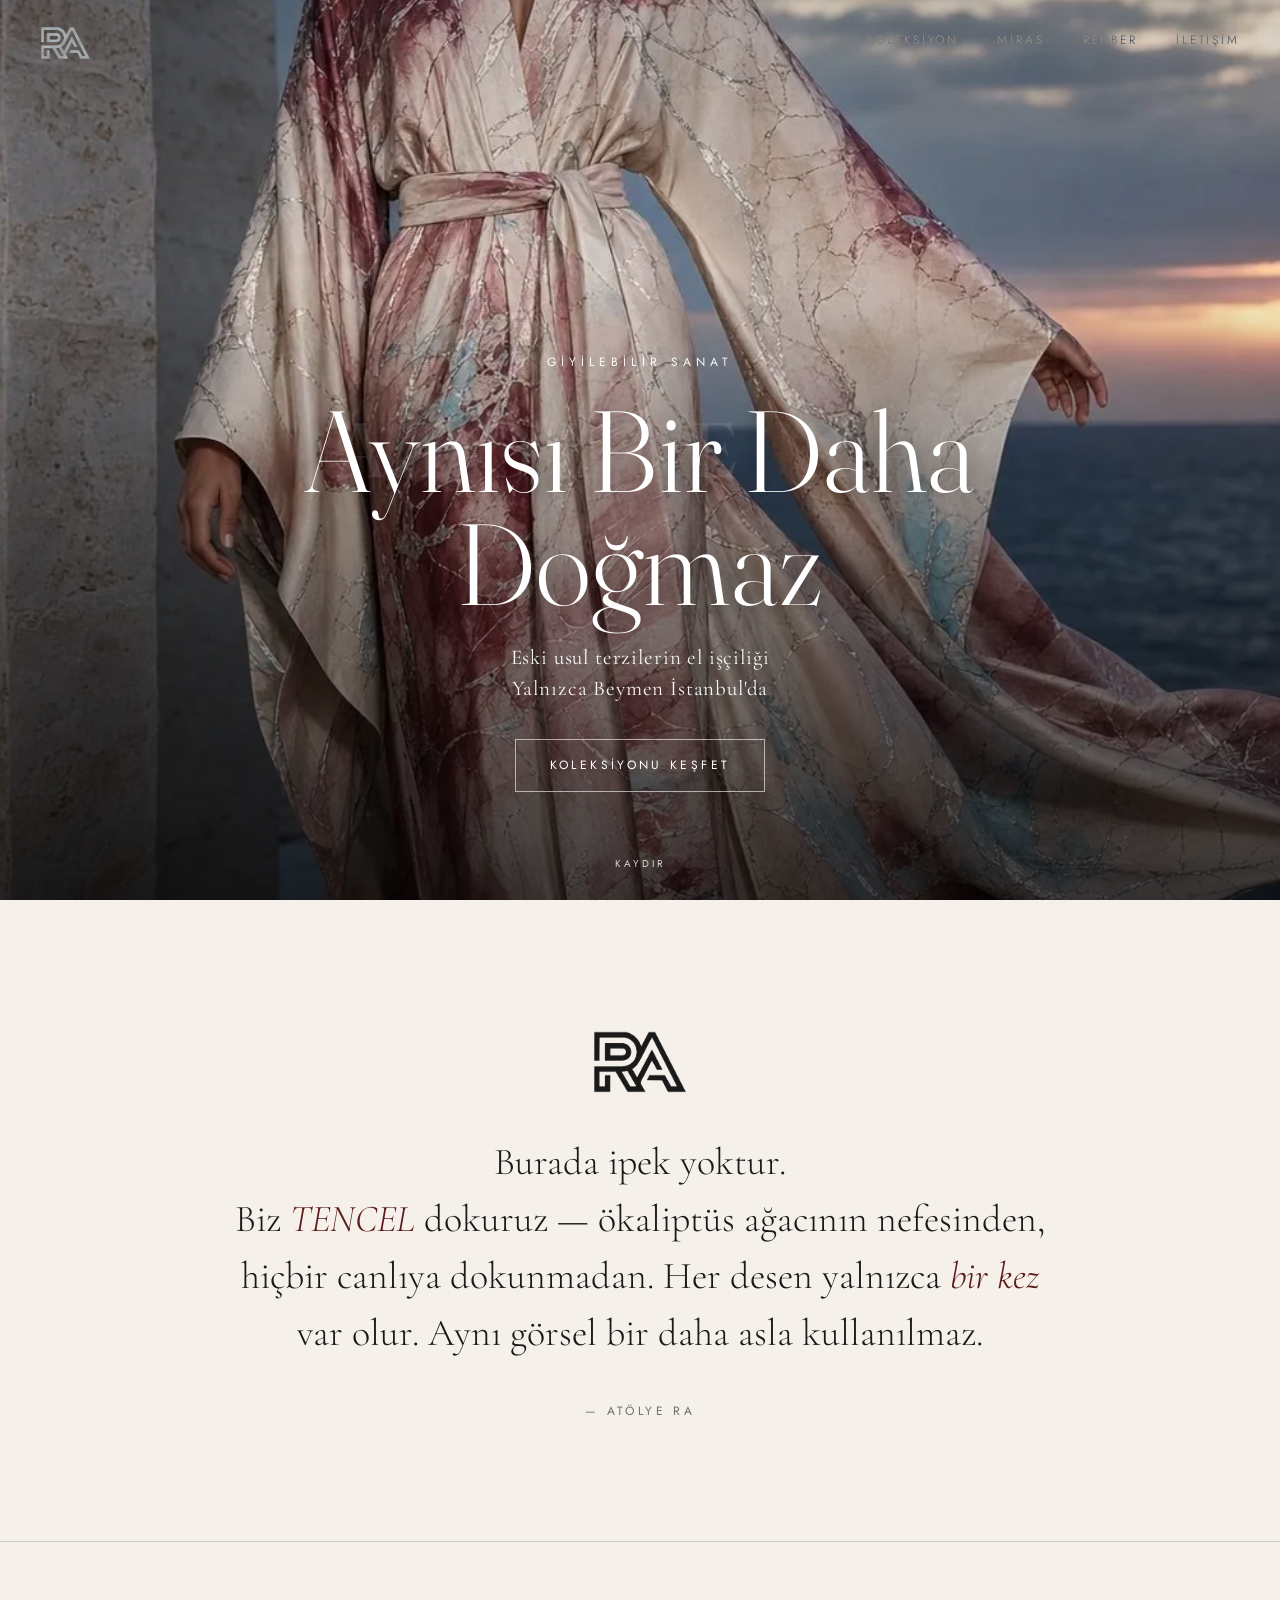
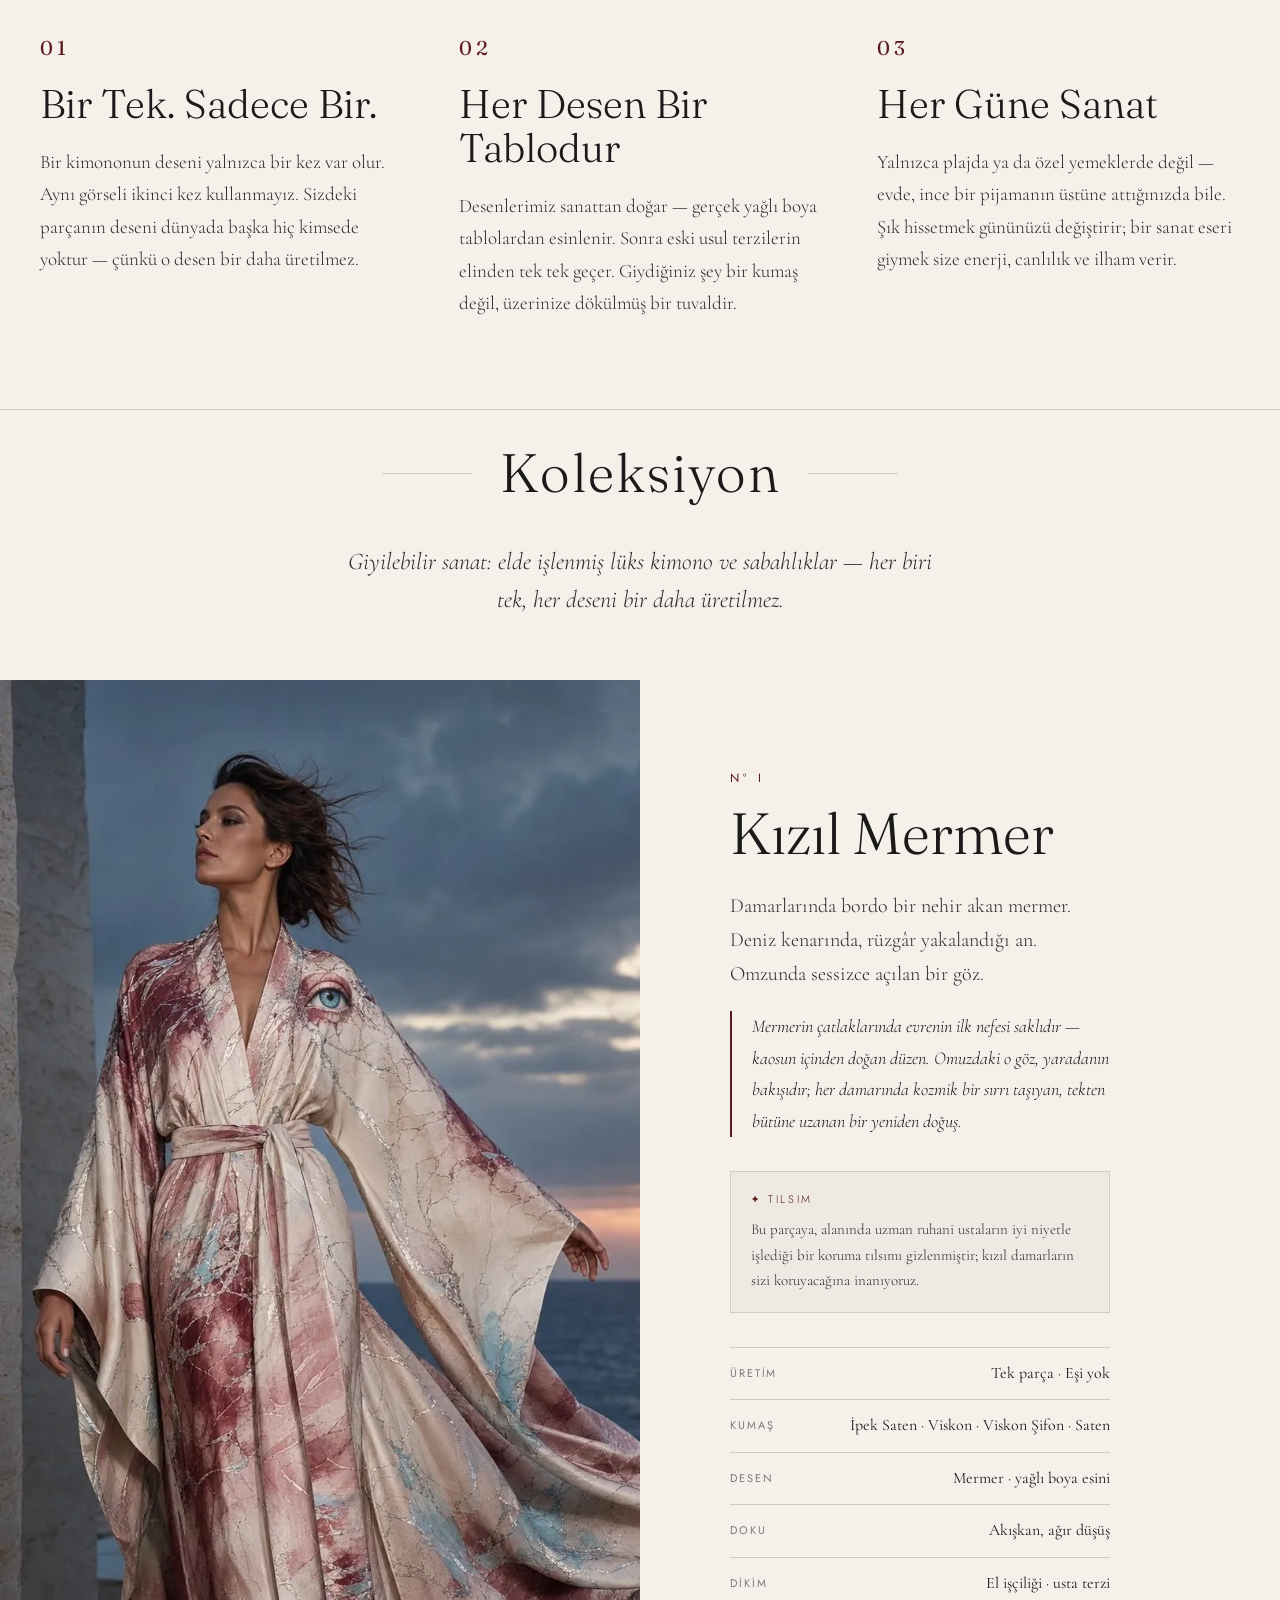
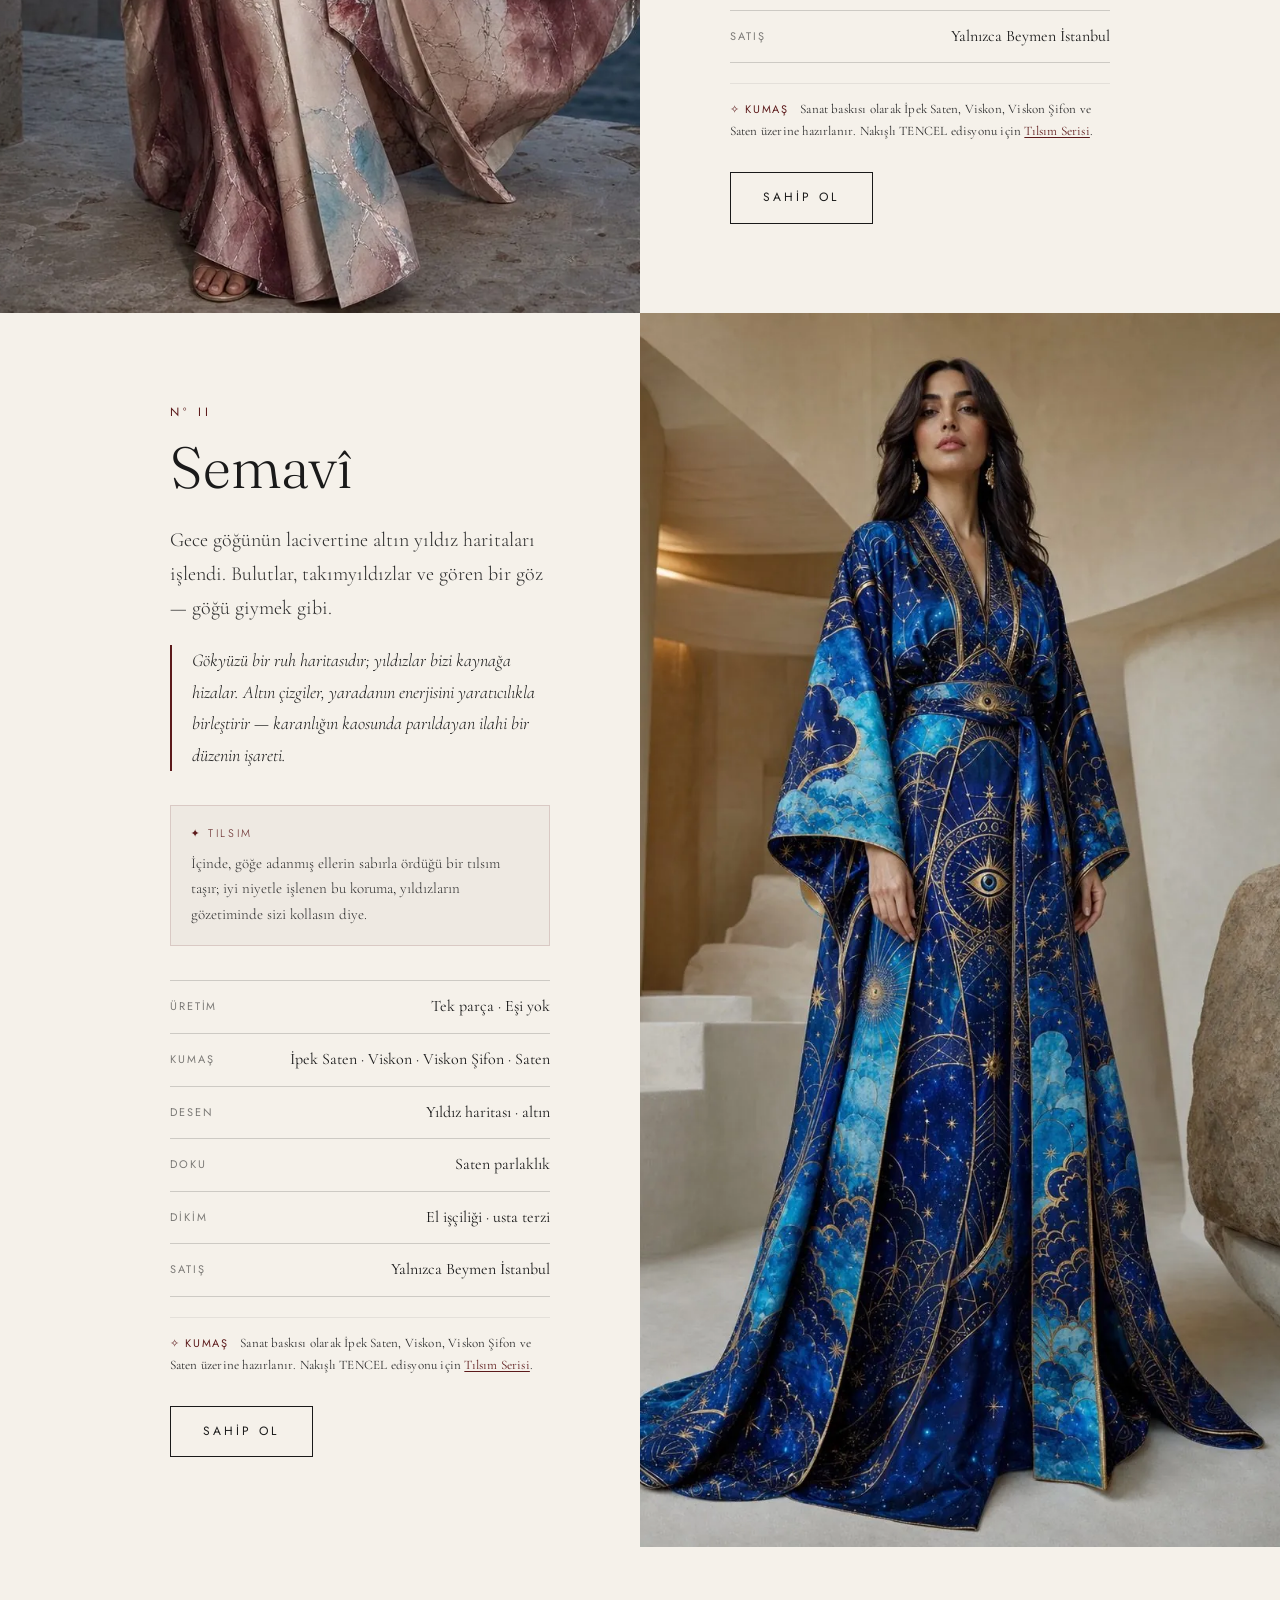
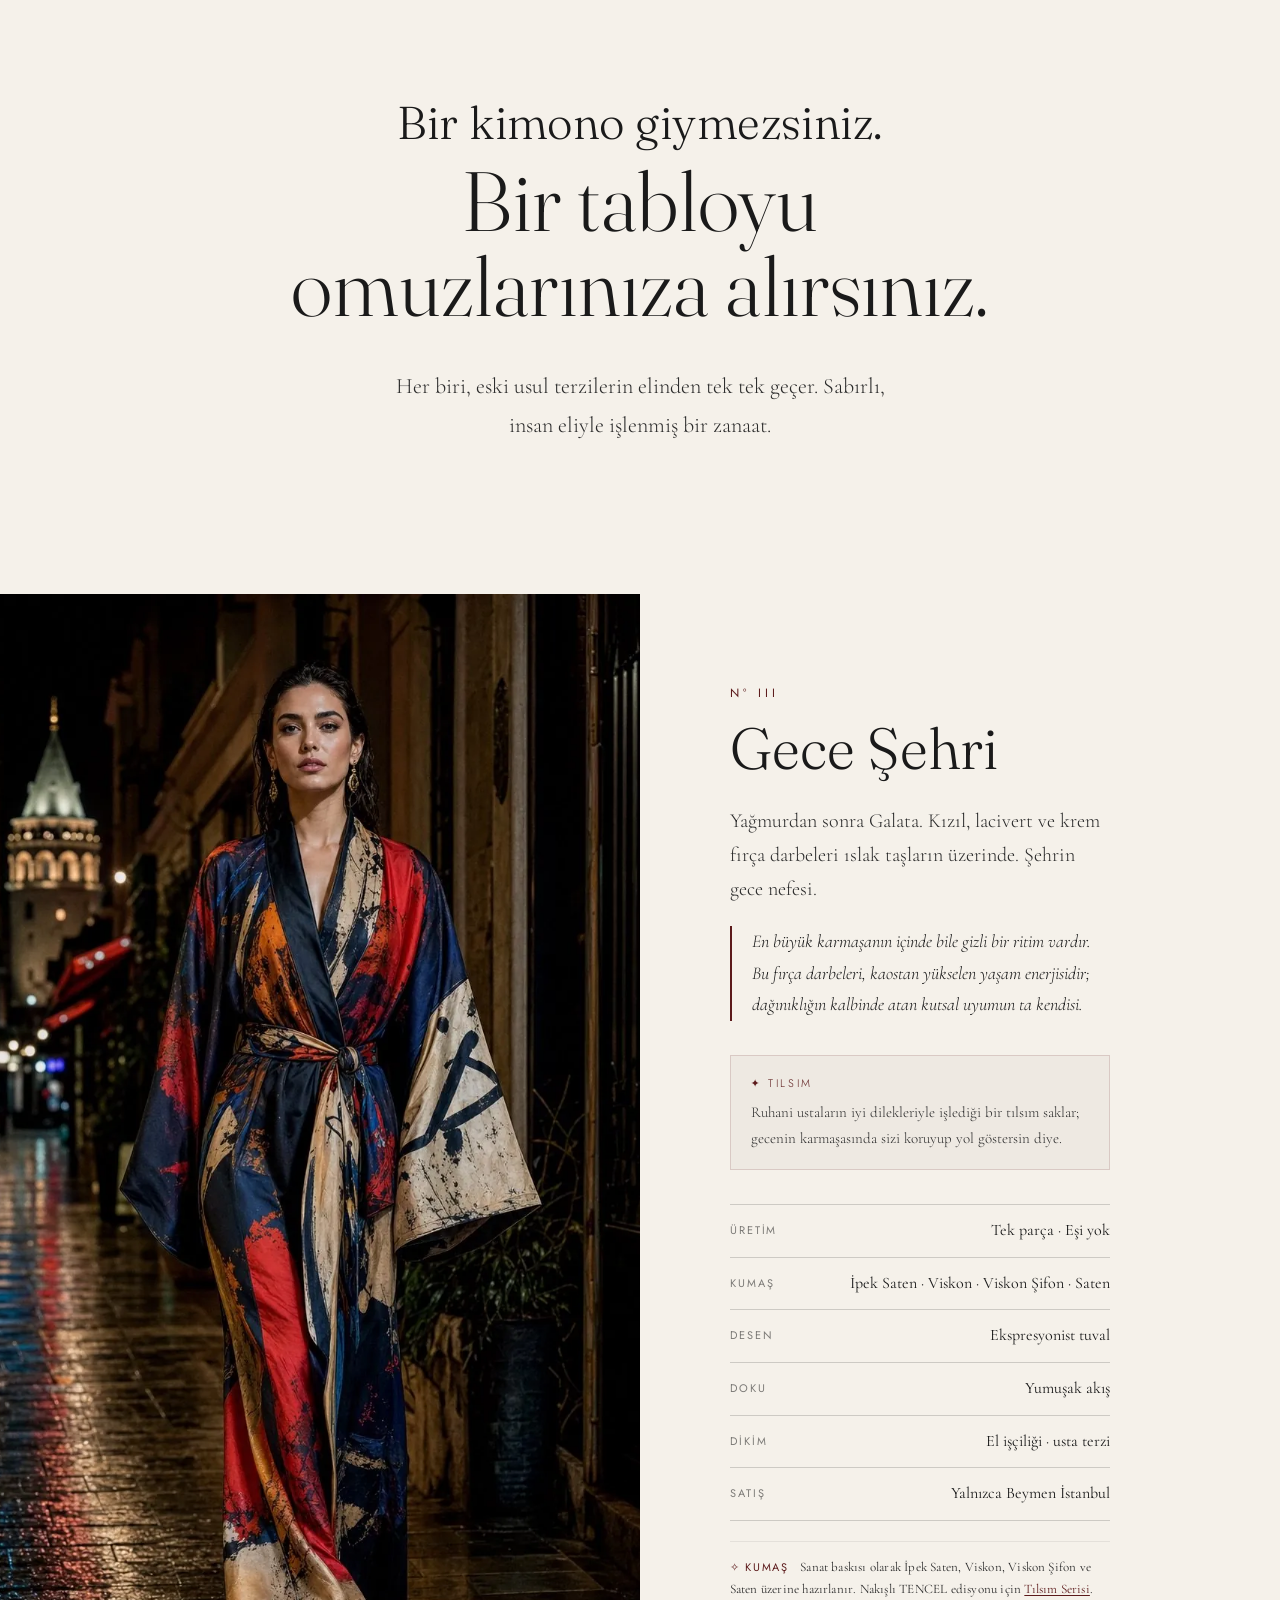
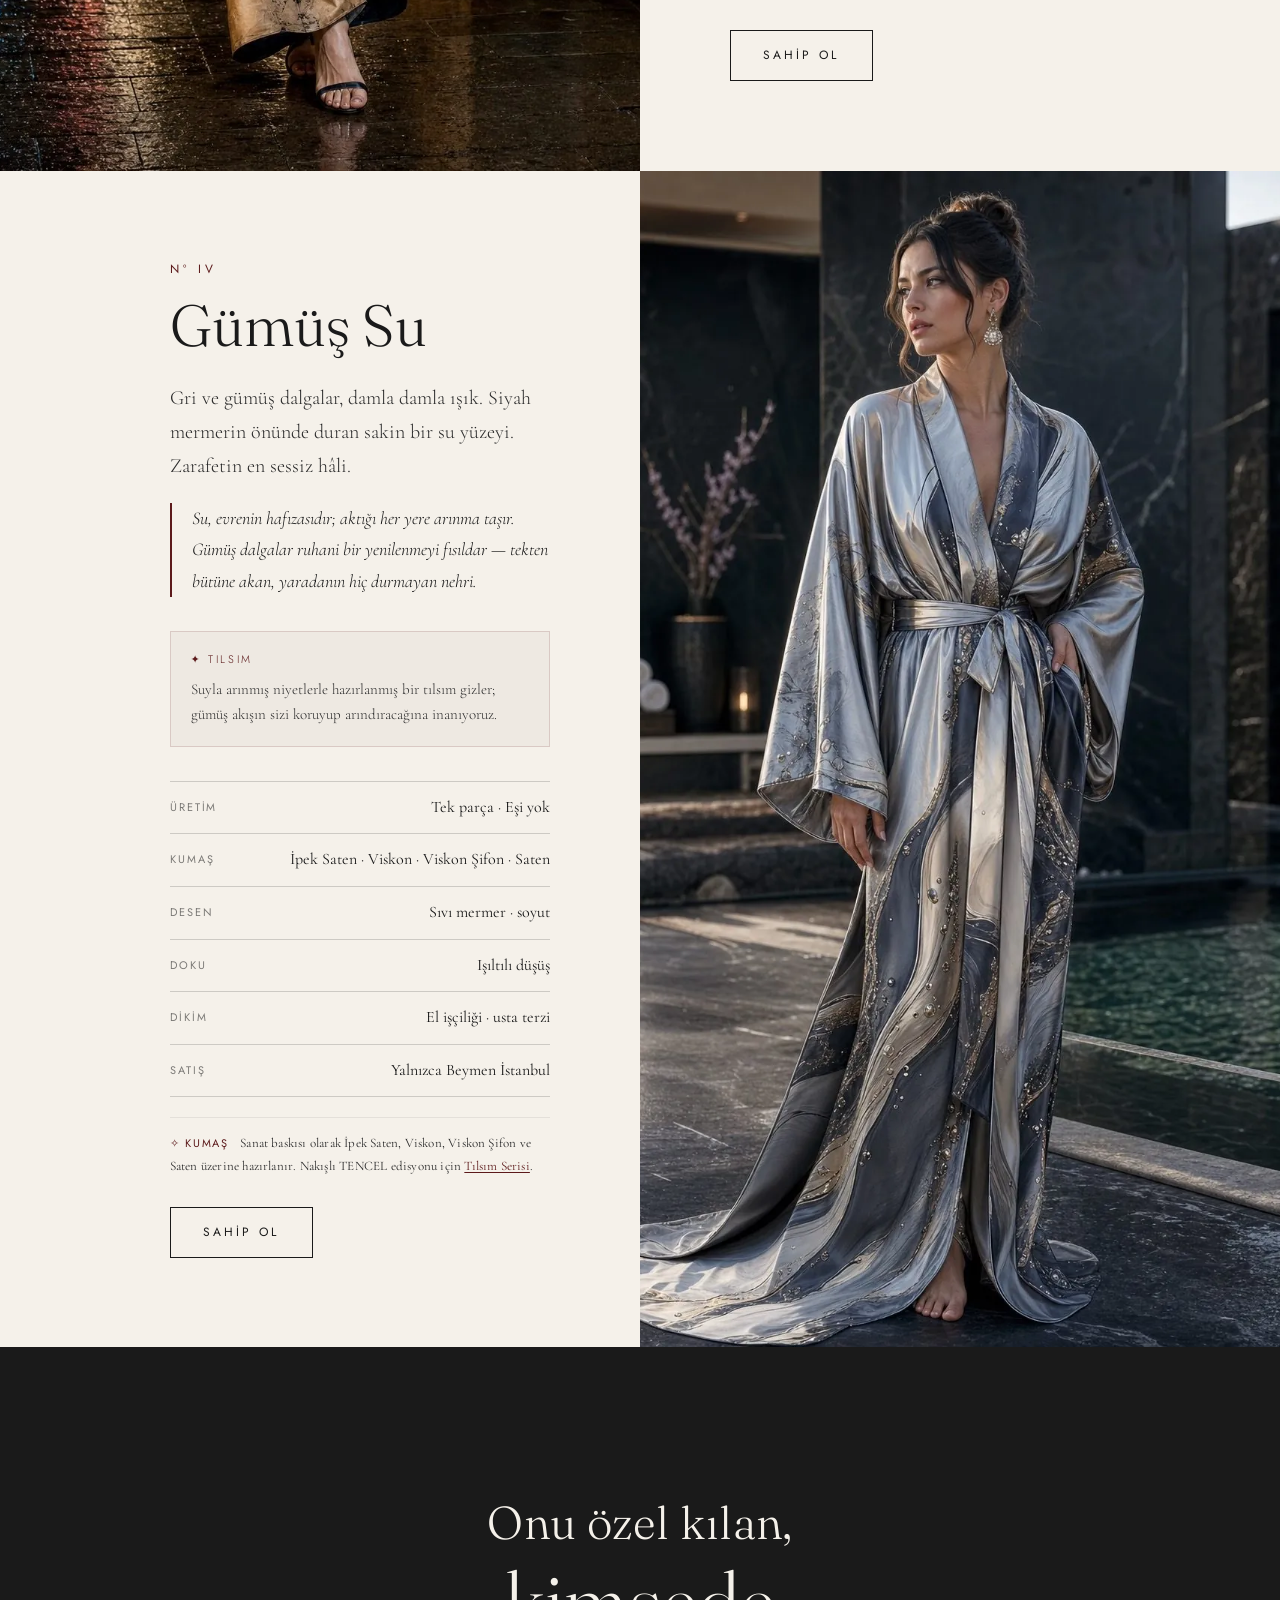
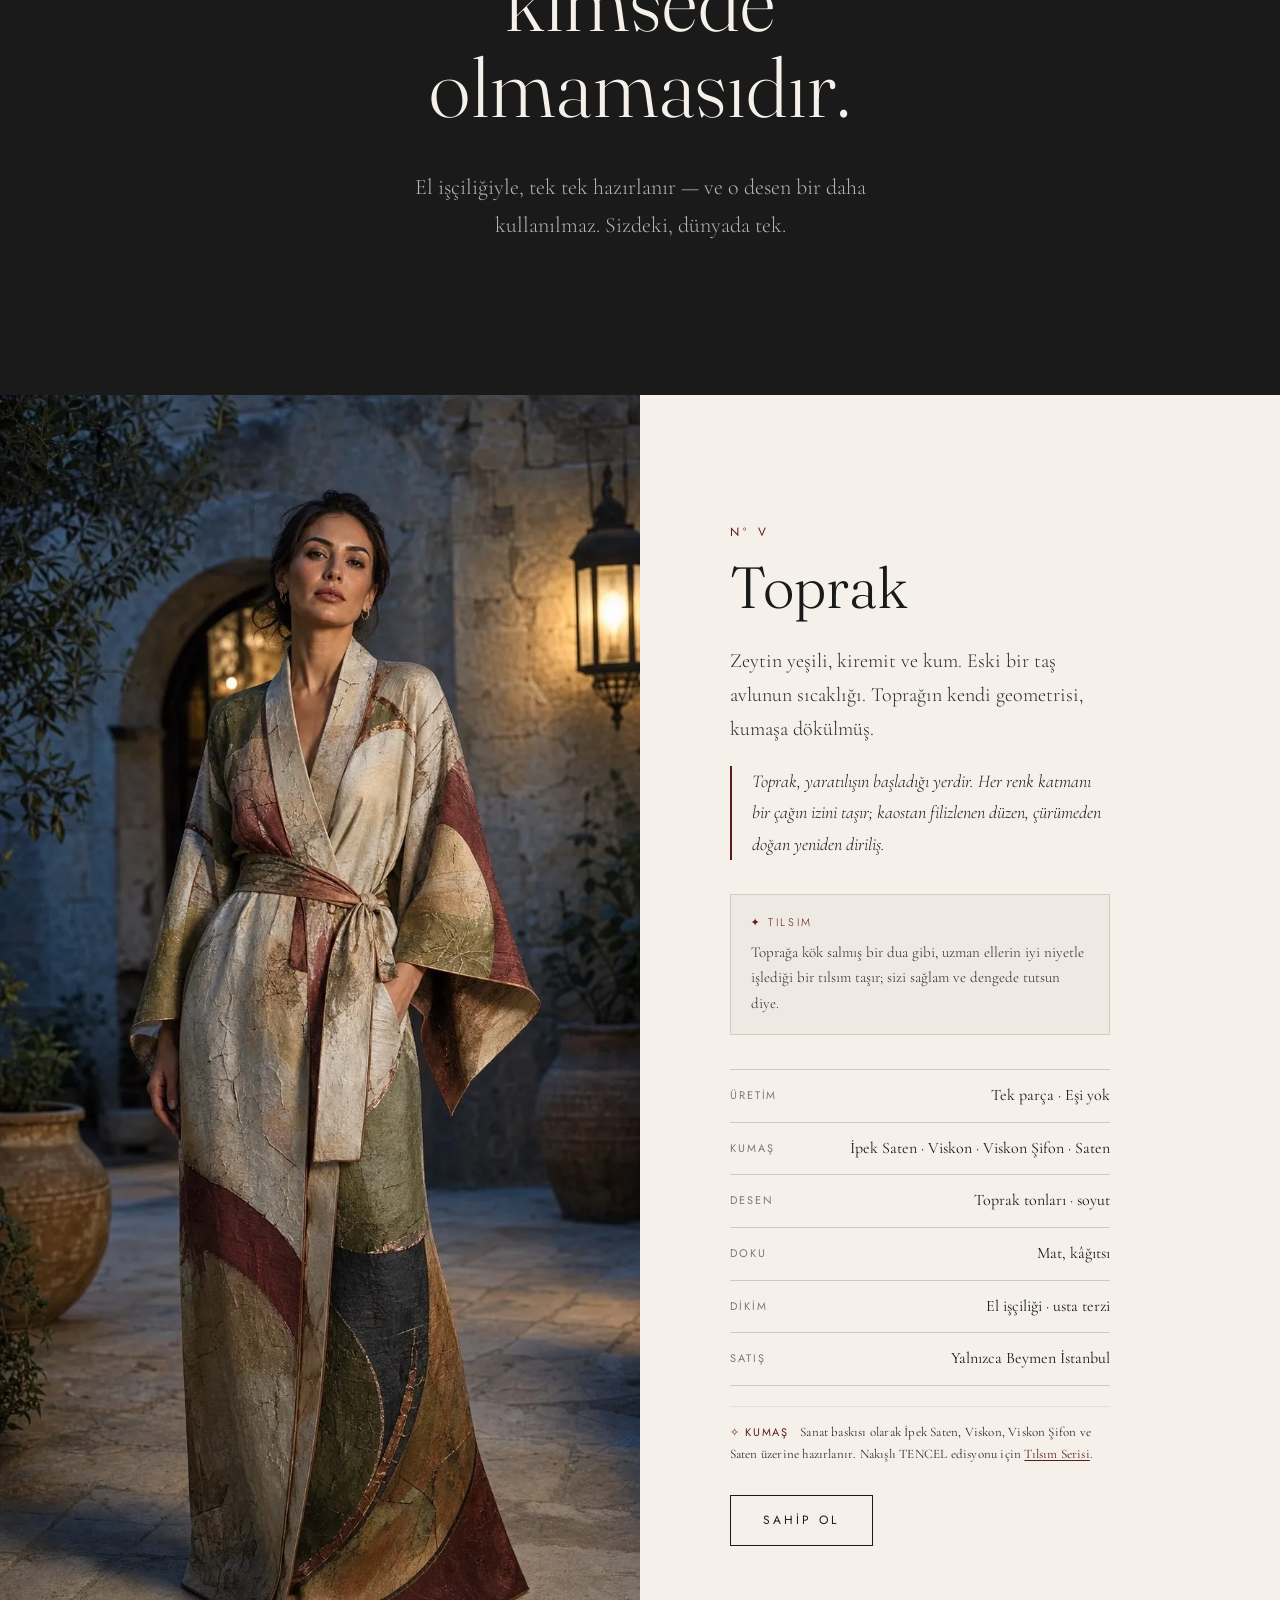
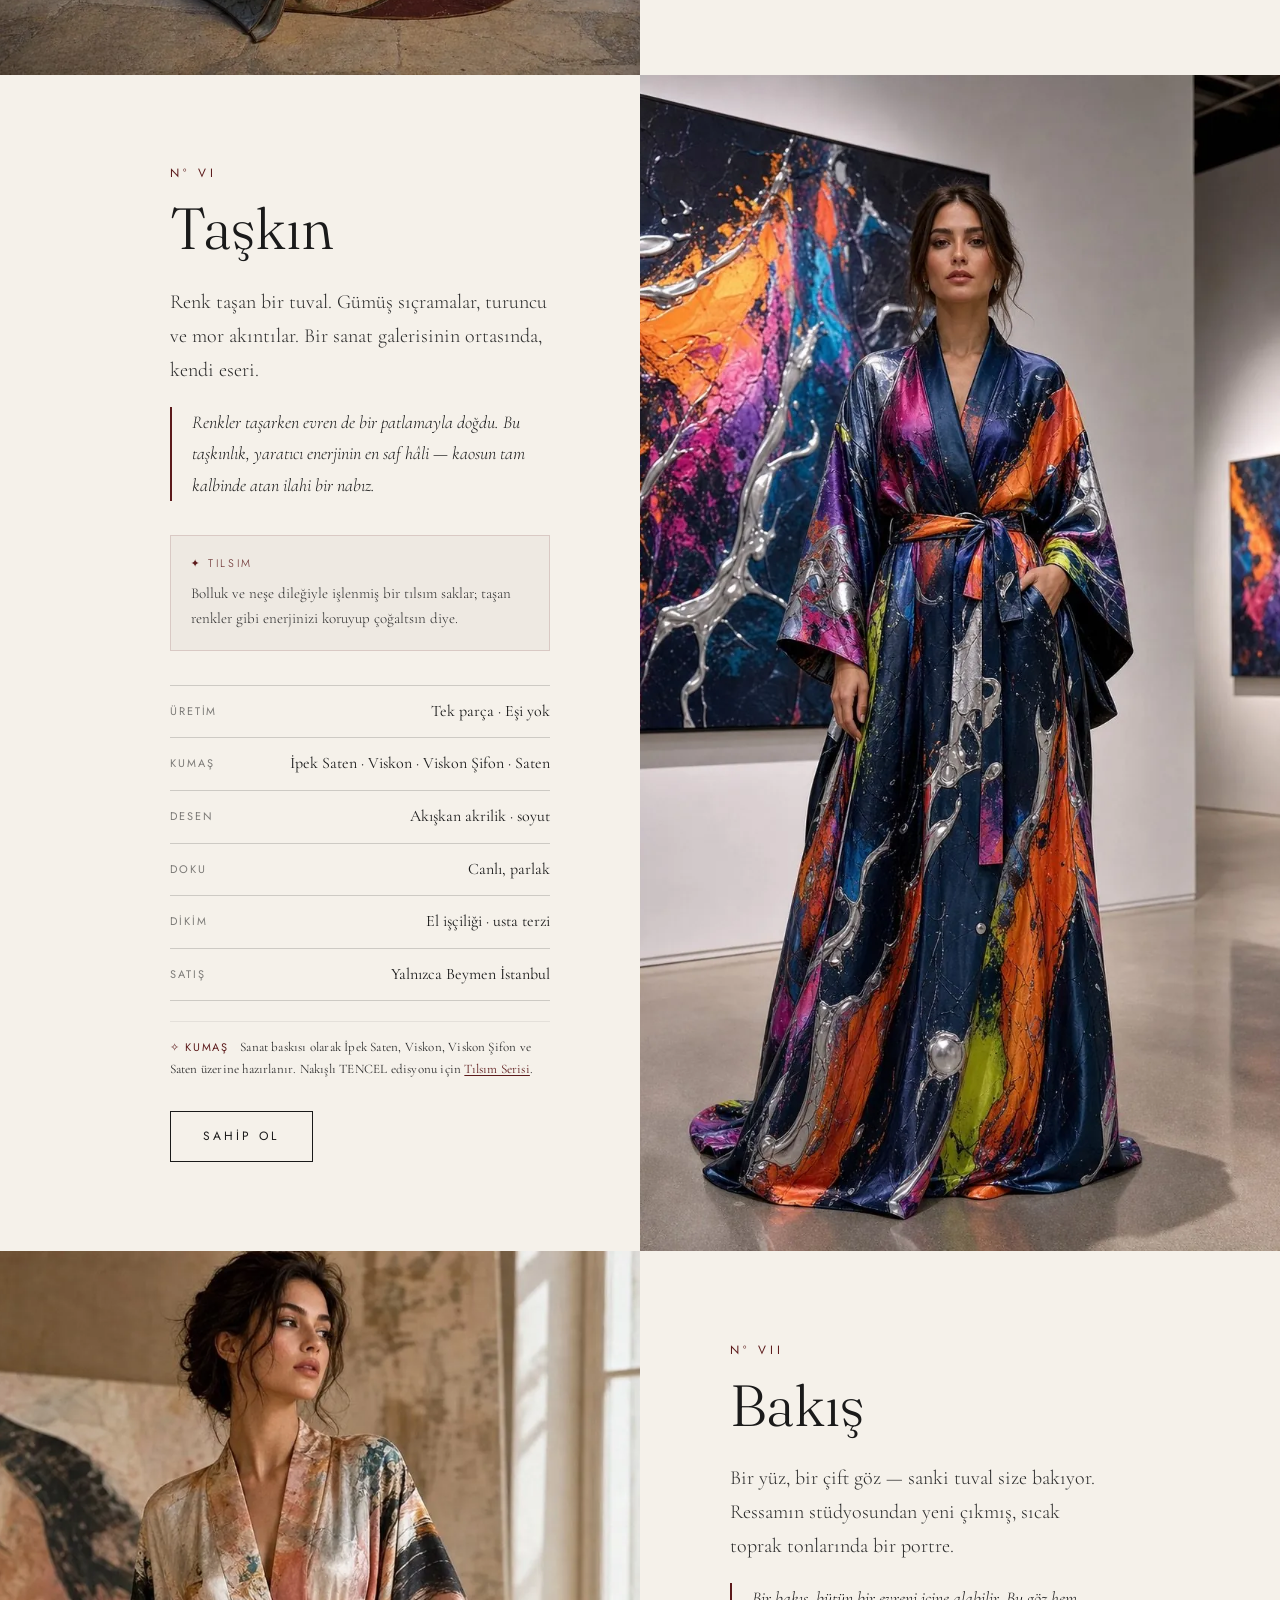
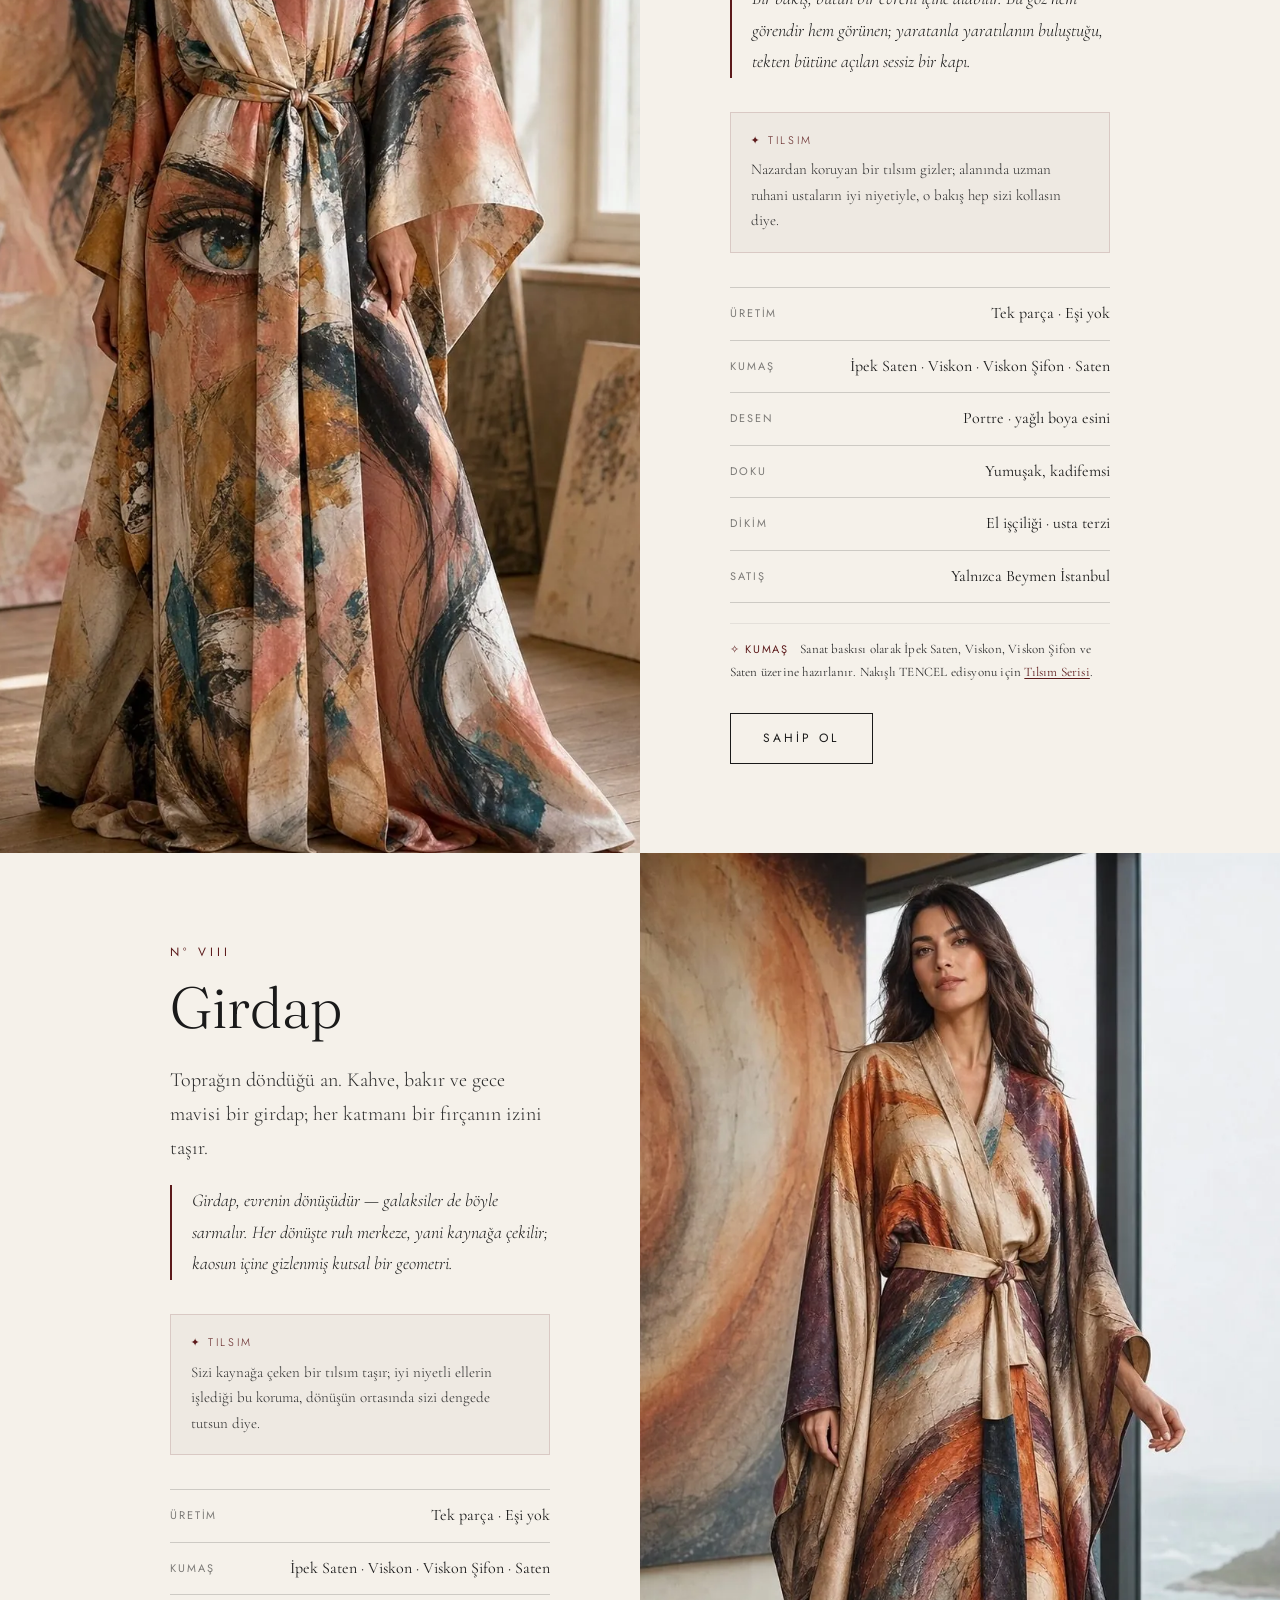
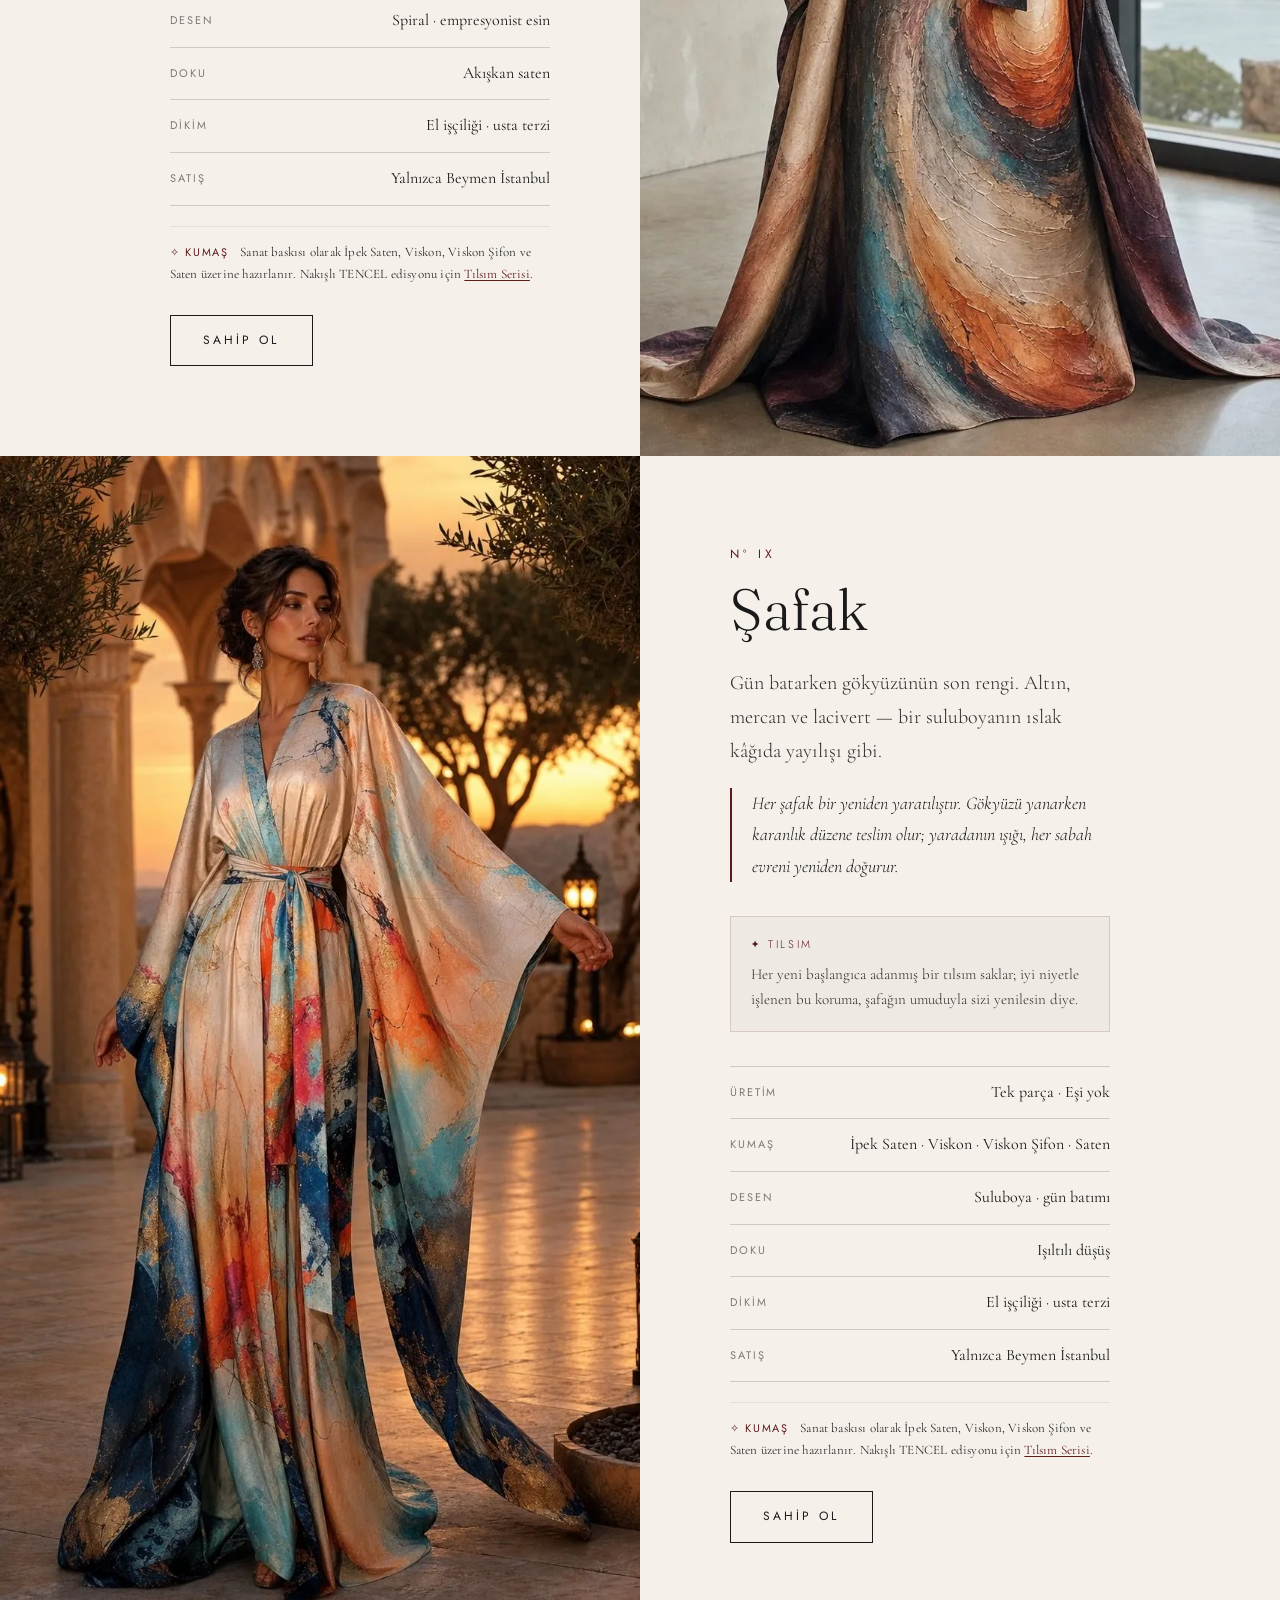
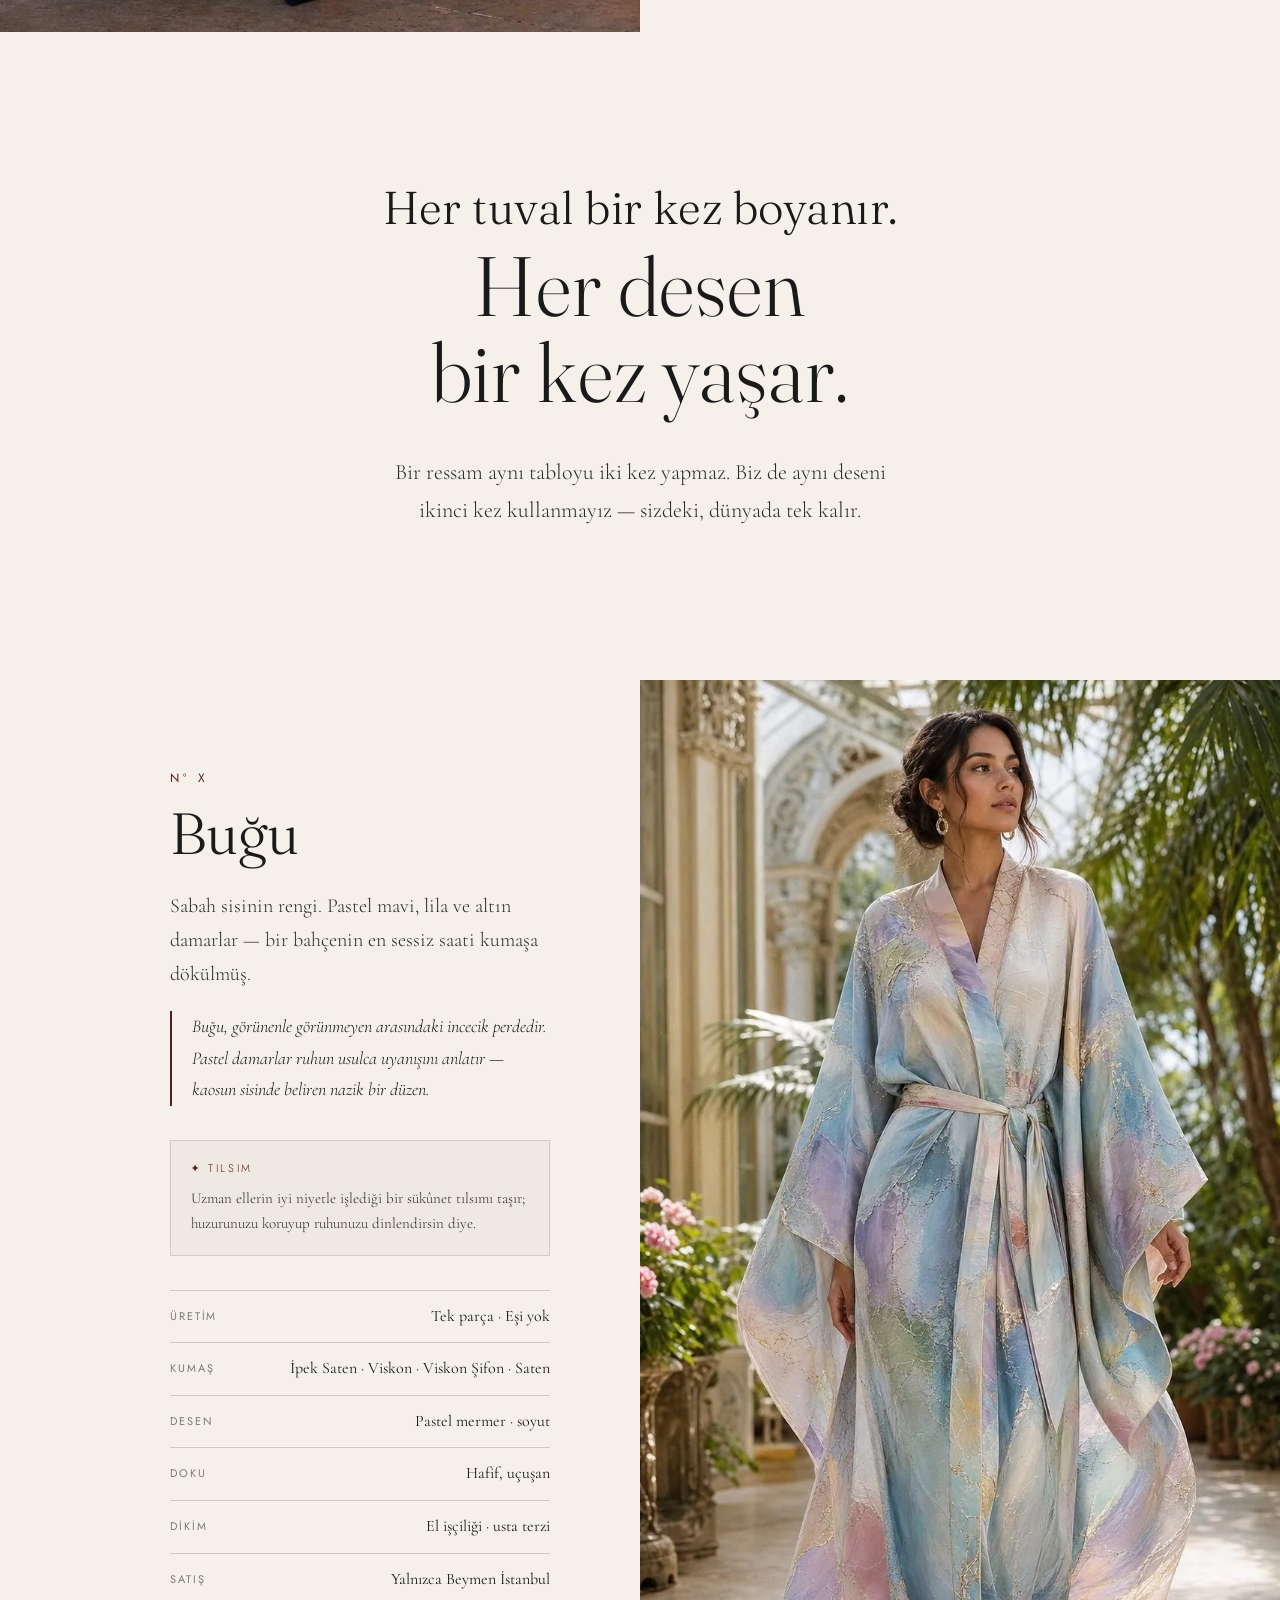
==== commit acab4986: "Kumaş formatları: baskılı sanat (İpek Saten/Viskon/Viskon Şifon/Saten) + TENCEL nakış notu, her ürün" ====
--- a/index.html
+++ b/index.html
@@ -144,12 +144,13 @@
         <p class="piece__charm"><span>✦ Tılsım</span> Bu parçaya, alanında uzman ruhani ustaların iyi niyetle işlediği bir koruma tılsımı gizlenmiştir; kızıl damarların sizi koruyacağına inanıyoruz.</p>
         <ul class="piece__spec">
           <li><span>Üretim</span> Tek parça · Eşi yok</li>
-          <li><span>Kumaş</span> %100 TENCEL</li>
+          <li><span>Kumaş</span> İpek Saten · Viskon · Viskon Şifon · Saten</li>
           <li><span>Desen</span> Mermer · yağlı boya esini</li>
           <li><span>Doku</span> Akışkan, ağır düşüş</li>
           <li><span>Dikim</span> El işçiliği · usta terzi</li>
           <li><span>Satış</span> Yalnızca Beymen İstanbul</li>
         </ul>
+        <p class="piece__fabric"><span>✧ Kumaş</span> Sanat baskısı olarak İpek Saten, Viskon, Viskon Şifon ve Saten üzerine hazırlanır. Nakışlı TENCEL edisyonu için <a href="#tilsim-serisi">Tılsım Serisi</a>.</p>
         <a href="#iletisim" class="piece__cta">Sahip Ol</a>
       </div>
     </article>
@@ -168,12 +169,13 @@
         <p class="piece__charm"><span>✦ Tılsım</span> İçinde, göğe adanmış ellerin sabırla ördüğü bir tılsım taşır; iyi niyetle işlenen bu koruma, yıldızların gözetiminde sizi kollasın diye.</p>
         <ul class="piece__spec">
           <li><span>Üretim</span> Tek parça · Eşi yok</li>
-          <li><span>Kumaş</span> %100 TENCEL</li>
+          <li><span>Kumaş</span> İpek Saten · Viskon · Viskon Şifon · Saten</li>
           <li><span>Desen</span> Yıldız haritası · altın</li>
           <li><span>Doku</span> Saten parlaklık</li>
           <li><span>Dikim</span> El işçiliği · usta terzi</li>
           <li><span>Satış</span> Yalnızca Beymen İstanbul</li>
         </ul>
+        <p class="piece__fabric"><span>✧ Kumaş</span> Sanat baskısı olarak İpek Saten, Viskon, Viskon Şifon ve Saten üzerine hazırlanır. Nakışlı TENCEL edisyonu için <a href="#tilsim-serisi">Tılsım Serisi</a>.</p>
         <a href="#iletisim" class="piece__cta">Sahip Ol</a>
       </div>
     </article>
@@ -202,12 +204,13 @@
         <p class="piece__charm"><span>✦ Tılsım</span> Ruhani ustaların iyi dilekleriyle işlediği bir tılsım saklar; gecenin karmaşasında sizi koruyup yol göstersin diye.</p>
         <ul class="piece__spec">
           <li><span>Üretim</span> Tek parça · Eşi yok</li>
-          <li><span>Kumaş</span> %100 TENCEL</li>
+          <li><span>Kumaş</span> İpek Saten · Viskon · Viskon Şifon · Saten</li>
           <li><span>Desen</span> Ekspresyonist tuval</li>
           <li><span>Doku</span> Yumuşak akış</li>
           <li><span>Dikim</span> El işçiliği · usta terzi</li>
           <li><span>Satış</span> Yalnızca Beymen İstanbul</li>
         </ul>
+        <p class="piece__fabric"><span>✧ Kumaş</span> Sanat baskısı olarak İpek Saten, Viskon, Viskon Şifon ve Saten üzerine hazırlanır. Nakışlı TENCEL edisyonu için <a href="#tilsim-serisi">Tılsım Serisi</a>.</p>
         <a href="#iletisim" class="piece__cta">Sahip Ol</a>
       </div>
     </article>
@@ -226,12 +229,13 @@
         <p class="piece__charm"><span>✦ Tılsım</span> Suyla arınmış niyetlerle hazırlanmış bir tılsım gizler; gümüş akışın sizi koruyup arındıracağına inanıyoruz.</p>
         <ul class="piece__spec">
           <li><span>Üretim</span> Tek parça · Eşi yok</li>
-          <li><span>Kumaş</span> %100 TENCEL</li>
+          <li><span>Kumaş</span> İpek Saten · Viskon · Viskon Şifon · Saten</li>
           <li><span>Desen</span> Sıvı mermer · soyut</li>
           <li><span>Doku</span> Işıltılı düşüş</li>
           <li><span>Dikim</span> El işçiliği · usta terzi</li>
           <li><span>Satış</span> Yalnızca Beymen İstanbul</li>
         </ul>
+        <p class="piece__fabric"><span>✧ Kumaş</span> Sanat baskısı olarak İpek Saten, Viskon, Viskon Şifon ve Saten üzerine hazırlanır. Nakışlı TENCEL edisyonu için <a href="#tilsim-serisi">Tılsım Serisi</a>.</p>
         <a href="#iletisim" class="piece__cta">Sahip Ol</a>
       </div>
     </article>
@@ -260,12 +264,13 @@
         <p class="piece__charm"><span>✦ Tılsım</span> Toprağa kök salmış bir dua gibi, uzman ellerin iyi niyetle işlediği bir tılsım taşır; sizi sağlam ve dengede tutsun diye.</p>
         <ul class="piece__spec">
           <li><span>Üretim</span> Tek parça · Eşi yok</li>
-          <li><span>Kumaş</span> %100 TENCEL</li>
+          <li><span>Kumaş</span> İpek Saten · Viskon · Viskon Şifon · Saten</li>
           <li><span>Desen</span> Toprak tonları · soyut</li>
           <li><span>Doku</span> Mat, kâğıtsı</li>
           <li><span>Dikim</span> El işçiliği · usta terzi</li>
           <li><span>Satış</span> Yalnızca Beymen İstanbul</li>
         </ul>
+        <p class="piece__fabric"><span>✧ Kumaş</span> Sanat baskısı olarak İpek Saten, Viskon, Viskon Şifon ve Saten üzerine hazırlanır. Nakışlı TENCEL edisyonu için <a href="#tilsim-serisi">Tılsım Serisi</a>.</p>
         <a href="#iletisim" class="piece__cta">Sahip Ol</a>
       </div>
     </article>
@@ -284,12 +289,13 @@
         <p class="piece__charm"><span>✦ Tılsım</span> Bolluk ve neşe dileğiyle işlenmiş bir tılsım saklar; taşan renkler gibi enerjinizi koruyup çoğaltsın diye.</p>
         <ul class="piece__spec">
           <li><span>Üretim</span> Tek parça · Eşi yok</li>
-          <li><span>Kumaş</span> %100 TENCEL</li>
+          <li><span>Kumaş</span> İpek Saten · Viskon · Viskon Şifon · Saten</li>
           <li><span>Desen</span> Akışkan akrilik · soyut</li>
           <li><span>Doku</span> Canlı, parlak</li>
           <li><span>Dikim</span> El işçiliği · usta terzi</li>
           <li><span>Satış</span> Yalnızca Beymen İstanbul</li>
         </ul>
+        <p class="piece__fabric"><span>✧ Kumaş</span> Sanat baskısı olarak İpek Saten, Viskon, Viskon Şifon ve Saten üzerine hazırlanır. Nakışlı TENCEL edisyonu için <a href="#tilsim-serisi">Tılsım Serisi</a>.</p>
         <a href="#iletisim" class="piece__cta">Sahip Ol</a>
       </div>
     </article>
@@ -308,12 +314,13 @@
         <p class="piece__charm"><span>✦ Tılsım</span> Nazardan koruyan bir tılsım gizler; alanında uzman ruhani ustaların iyi niyetiyle, o bakış hep sizi kollasın diye.</p>
         <ul class="piece__spec">
           <li><span>Üretim</span> Tek parça · Eşi yok</li>
-          <li><span>Kumaş</span> %100 TENCEL</li>
+          <li><span>Kumaş</span> İpek Saten · Viskon · Viskon Şifon · Saten</li>
           <li><span>Desen</span> Portre · yağlı boya esini</li>
           <li><span>Doku</span> Yumuşak, kadifemsi</li>
           <li><span>Dikim</span> El işçiliği · usta terzi</li>
           <li><span>Satış</span> Yalnızca Beymen İstanbul</li>
         </ul>
+        <p class="piece__fabric"><span>✧ Kumaş</span> Sanat baskısı olarak İpek Saten, Viskon, Viskon Şifon ve Saten üzerine hazırlanır. Nakışlı TENCEL edisyonu için <a href="#tilsim-serisi">Tılsım Serisi</a>.</p>
         <a href="#iletisim" class="piece__cta">Sahip Ol</a>
       </div>
     </article>
@@ -332,12 +339,13 @@
         <p class="piece__charm"><span>✦ Tılsım</span> Sizi kaynağa çeken bir tılsım taşır; iyi niyetli ellerin işlediği bu koruma, dönüşün ortasında sizi dengede tutsun diye.</p>
         <ul class="piece__spec">
           <li><span>Üretim</span> Tek parça · Eşi yok</li>
-          <li><span>Kumaş</span> %100 TENCEL</li>
+          <li><span>Kumaş</span> İpek Saten · Viskon · Viskon Şifon · Saten</li>
           <li><span>Desen</span> Spiral · empresyonist esin</li>
           <li><span>Doku</span> Akışkan saten</li>
           <li><span>Dikim</span> El işçiliği · usta terzi</li>
           <li><span>Satış</span> Yalnızca Beymen İstanbul</li>
         </ul>
+        <p class="piece__fabric"><span>✧ Kumaş</span> Sanat baskısı olarak İpek Saten, Viskon, Viskon Şifon ve Saten üzerine hazırlanır. Nakışlı TENCEL edisyonu için <a href="#tilsim-serisi">Tılsım Serisi</a>.</p>
         <a href="#iletisim" class="piece__cta">Sahip Ol</a>
       </div>
     </article>
@@ -356,12 +364,13 @@
         <p class="piece__charm"><span>✦ Tılsım</span> Her yeni başlangıca adanmış bir tılsım saklar; iyi niyetle işlenen bu koruma, şafağın umuduyla sizi yenilesin diye.</p>
         <ul class="piece__spec">
           <li><span>Üretim</span> Tek parça · Eşi yok</li>
-          <li><span>Kumaş</span> %100 TENCEL</li>
+          <li><span>Kumaş</span> İpek Saten · Viskon · Viskon Şifon · Saten</li>
           <li><span>Desen</span> Suluboya · gün batımı</li>
           <li><span>Doku</span> Işıltılı düşüş</li>
           <li><span>Dikim</span> El işçiliği · usta terzi</li>
           <li><span>Satış</span> Yalnızca Beymen İstanbul</li>
         </ul>
+        <p class="piece__fabric"><span>✧ Kumaş</span> Sanat baskısı olarak İpek Saten, Viskon, Viskon Şifon ve Saten üzerine hazırlanır. Nakışlı TENCEL edisyonu için <a href="#tilsim-serisi">Tılsım Serisi</a>.</p>
         <a href="#iletisim" class="piece__cta">Sahip Ol</a>
       </div>
     </article>
@@ -390,12 +399,13 @@
         <p class="piece__charm"><span>✦ Tılsım</span> Uzman ellerin iyi niyetle işlediği bir sükûnet tılsımı taşır; huzurunuzu koruyup ruhunuzu dinlendirsin diye.</p>
         <ul class="piece__spec">
           <li><span>Üretim</span> Tek parça · Eşi yok</li>
-          <li><span>Kumaş</span> %100 TENCEL</li>
+          <li><span>Kumaş</span> İpek Saten · Viskon · Viskon Şifon · Saten</li>
           <li><span>Desen</span> Pastel mermer · soyut</li>
           <li><span>Doku</span> Hafif, uçuşan</li>
           <li><span>Dikim</span> El işçiliği · usta terzi</li>
           <li><span>Satış</span> Yalnızca Beymen İstanbul</li>
         </ul>
+        <p class="piece__fabric"><span>✧ Kumaş</span> Sanat baskısı olarak İpek Saten, Viskon, Viskon Şifon ve Saten üzerine hazırlanır. Nakışlı TENCEL edisyonu için <a href="#tilsim-serisi">Tılsım Serisi</a>.</p>
         <a href="#iletisim" class="piece__cta">Sahip Ol</a>
       </div>
     </article>
@@ -414,12 +424,13 @@
         <p class="piece__charm"><span>✦ Tılsım</span> Gelgitin dengesini taşıyan bir tılsım gizler; iyi dileklerle işlenen bu koruma, akışınızı kollasın diye.</p>
         <ul class="piece__spec">
           <li><span>Üretim</span> Tek parça · Eşi yok</li>
-          <li><span>Kumaş</span> %100 TENCEL</li>
+          <li><span>Kumaş</span> İpek Saten · Viskon · Viskon Şifon · Saten</li>
           <li><span>Desen</span> Empresyonist deniz · yağlı boya</li>
           <li><span>Doku</span> Yoğun saten</li>
           <li><span>Dikim</span> El işçiliği · usta terzi</li>
           <li><span>Satış</span> Yalnızca Beymen İstanbul</li>
         </ul>
+        <p class="piece__fabric"><span>✧ Kumaş</span> Sanat baskısı olarak İpek Saten, Viskon, Viskon Şifon ve Saten üzerine hazırlanır. Nakışlı TENCEL edisyonu için <a href="#tilsim-serisi">Tılsım Serisi</a>.</p>
         <a href="#iletisim" class="piece__cta">Sahip Ol</a>
       </div>
     </article>
@@ -438,12 +449,13 @@
         <p class="piece__charm"><span>✦ Tılsım</span> Dağılanı bütünleyen bir tılsım saklar; ruhani ustaların iyi niyetiyle, kırılsanız da bütün kalasınız diye.</p>
         <ul class="piece__spec">
           <li><span>Üretim</span> Tek parça · Eşi yok</li>
-          <li><span>Kumaş</span> %100 TENCEL</li>
+          <li><span>Kumaş</span> İpek Saten · Viskon · Viskon Şifon · Saten</li>
           <li><span>Desen</span> Mozaik · soyut</li>
           <li><span>Doku</span> Çatlaklı, derin</li>
           <li><span>Dikim</span> El işçiliği · usta terzi</li>
           <li><span>Satış</span> Yalnızca Beymen İstanbul</li>
         </ul>
+        <p class="piece__fabric"><span>✧ Kumaş</span> Sanat baskısı olarak İpek Saten, Viskon, Viskon Şifon ve Saten üzerine hazırlanır. Nakışlı TENCEL edisyonu için <a href="#tilsim-serisi">Tılsım Serisi</a>.</p>
         <a href="#iletisim" class="piece__cta">Sahip Ol</a>
       </div>
     </article>
@@ -462,12 +474,13 @@
         <p class="piece__charm"><span>✦ Tılsım</span> Karanlıkta yol gösteren bir tılsım taşır; iyi niyetle işlenen bu ışık, enerjinizi koruyup canlı tutsun diye.</p>
         <ul class="piece__spec">
           <li><span>Üretim</span> Tek parça · Eşi yok</li>
-          <li><span>Kumaş</span> %100 TENCEL</li>
+          <li><span>Kumaş</span> İpek Saten · Viskon · Viskon Şifon · Saten</li>
           <li><span>Desen</span> Neon soyut · ekspresyonist</li>
           <li><span>Doku</span> Parlak saten</li>
           <li><span>Dikim</span> El işçiliği · usta terzi</li>
           <li><span>Satış</span> Yalnızca Beymen İstanbul</li>
         </ul>
+        <p class="piece__fabric"><span>✧ Kumaş</span> Sanat baskısı olarak İpek Saten, Viskon, Viskon Şifon ve Saten üzerine hazırlanır. Nakışlı TENCEL edisyonu için <a href="#tilsim-serisi">Tılsım Serisi</a>.</p>
         <a href="#iletisim" class="piece__cta">Sahip Ol</a>
       </div>
     </article>
@@ -496,12 +509,13 @@
         <p class="piece__charm"><span>✦ Tılsım</span> Tek ışığı berekete çeviren bir tılsım gizler; uzman ellerin iyi dilekleriyle, bolluğunuz renklensin ve korunsun diye.</p>
         <ul class="piece__spec">
           <li><span>Üretim</span> Tek parça · Eşi yok</li>
-          <li><span>Kumaş</span> %100 TENCEL</li>
+          <li><span>Kumaş</span> İpek Saten · Viskon · Viskon Şifon · Saten</li>
           <li><span>Desen</span> Renk sıçraması · soyut</li>
           <li><span>Doku</span> Canlı, akışkan</li>
           <li><span>Dikim</span> El işçiliği · usta terzi</li>
           <li><span>Satış</span> Yalnızca Beymen İstanbul</li>
         </ul>
+        <p class="piece__fabric"><span>✧ Kumaş</span> Sanat baskısı olarak İpek Saten, Viskon, Viskon Şifon ve Saten üzerine hazırlanır. Nakışlı TENCEL edisyonu için <a href="#tilsim-serisi">Tılsım Serisi</a>.</p>
         <a href="#iletisim" class="piece__cta">Sahip Ol</a>
       </div>
     </article>
@@ -520,12 +534,13 @@
         <p class="piece__charm"><span>✦ Tılsım</span> Hayatın akışına adanmış bir tılsım saklar; iyi niyetle işlenen bu koruma, sizi hep ileri taşısın diye.</p>
         <ul class="piece__spec">
           <li><span>Üretim</span> Tek parça · Eşi yok</li>
-          <li><span>Kumaş</span> %100 TENCEL</li>
+          <li><span>Kumaş</span> İpek Saten · Viskon · Viskon Şifon · Saten</li>
           <li><span>Desen</span> Aksiyon boyası · soyut</li>
           <li><span>Doku</span> Dinamik saten</li>
           <li><span>Dikim</span> El işçiliği · usta terzi</li>
           <li><span>Satış</span> Yalnızca Beymen İstanbul</li>
         </ul>
+        <p class="piece__fabric"><span>✧ Kumaş</span> Sanat baskısı olarak İpek Saten, Viskon, Viskon Şifon ve Saten üzerine hazırlanır. Nakışlı TENCEL edisyonu için <a href="#tilsim-serisi">Tılsım Serisi</a>.</p>
         <a href="#iletisim" class="piece__cta">Sahip Ol</a>
       </div>
     </article>
@@ -544,12 +559,13 @@
         <p class="piece__charm"><span>✦ Tılsım</span> Evrenin düzenini taşıyan bir tılsım gizler; ruhani ustaların iyi niyetiyle, hayatınıza denge ve koruma getirsin diye.</p>
         <ul class="piece__spec">
           <li><span>Üretim</span> Tek parça · Eşi yok</li>
-          <li><span>Kumaş</span> %100 TENCEL</li>
+          <li><span>Kumaş</span> İpek Saten · Viskon · Viskon Şifon · Saten</li>
           <li><span>Desen</span> Geometrik · soyut</li>
           <li><span>Doku</span> Ağır, mat parlak</li>
           <li><span>Dikim</span> El işçiliği · usta terzi</li>
           <li><span>Satış</span> Yalnızca Beymen İstanbul</li>
         </ul>
+        <p class="piece__fabric"><span>✧ Kumaş</span> Sanat baskısı olarak İpek Saten, Viskon, Viskon Şifon ve Saten üzerine hazırlanır. Nakışlı TENCEL edisyonu için <a href="#tilsim-serisi">Tılsım Serisi</a>.</p>
         <a href="#iletisim" class="piece__cta">Sahip Ol</a>
       </div>
     </article>
@@ -564,6 +580,361 @@
       hiçbir şey seri değildir — her parça, bir insan eliyle doğar.
     </p>
   </aside>
+
+  <!-- TILSIM KOLEKSİYONU -->
+  <section class="collection collection--talisman" id="tilsim">
+    <header class="section-head">
+      <span class="section-head__line"></span>
+      <h2>Tılsım Koleksiyonu</h2>
+      <span class="section-head__line"></span>
+    </header>
+    <p class="section-sub">Üzerine atılan koruyucu örtüler. Her biri, en sade kıyafetin üstüne bir tören gibi düşen; alanında uzman ruhani ustaların iyi niyetle işlediği bir tılsım taşıyan tek parça. Giymezsiniz — sarınırsınız.</p>
+
+    <!-- Tılsım 1 -->
+    <article class="piece piece--left">
+      <picture class="piece__pic"><source type="image/webp" srcset="images/talisman-1.webp"><img class="piece__media" src="images/talisman-1.jpg" alt="Gül Şafağı — Atölye RA üzerine atılan TENCEL tılsım kaftanı" loading="lazy" decoding="async" width="1400" height="2489"></picture>
+      <div class="piece__info">
+        <p class="piece__no">Tılsım Nº I</p>
+        <h3 class="piece__name">Gül Şafağı</h3>
+        <p class="piece__story">
+          Pembe akiğin içinden yükselen bir şafak; gümüş nehirler taşın
+          kalbini çizer. Sade bir elbisenin üzerine atılır, sıradan bir
+          günü sessiz bir törene dönüştürür.
+        </p>
+        <p class="piece__story piece__story--muse">Gülün rengi, sabahın ilk ışığında evrenin kendini affedişidir. Bu örtü omuzlarınıza indiğinde, taşıdığınız her ağırlık gülün yaprağına dönüşür.</p>
+        <p class="piece__charm"><span>✦ Üzerine Atılan Tılsım</span> Üstünüze aldığınız an sizi saran bir koruma; nazarı gülün nefesiyle dağıtsın, kalbinizi yumuşatsın diye.</p>
+        <ul class="piece__spec">
+          <li><span>Üretim</span> Tek parça · Eşi yok</li>
+          <li><span>Kumaş</span> %100 TENCEL</li>
+          <li><span>Kullanım</span> Üzerine atılır · her kıyafetin üstüne</li>
+          <li><span>Dikim</span> El işçiliği · usta terzi</li>
+          <li><span>Satış</span> Yalnızca Beymen İstanbul</li>
+        </ul>
+        <p class="piece__fabric"><span>✧ Kumaş</span> TENCEL üzerine tılsım nakışı ile işlenir · sınırlı sayıda.</p>
+        <a href="#iletisim" class="piece__cta">Sahip Ol</a>
+      </div>
+    </article>
+
+    <!-- Tılsım 2 -->
+    <article class="piece piece--right">
+      <picture class="piece__pic"><source type="image/webp" srcset="images/talisman-2.webp"><img class="piece__media" src="images/talisman-2.jpg" alt="Yıldız Örtüsü — Atölye RA üzerine atılan TENCEL tılsım kaftanı" loading="lazy" decoding="async" width="941" height="1672"></picture>
+      <div class="piece__info">
+        <p class="piece__no">Tılsım Nº II</p>
+        <h3 class="piece__name">Yıldız Örtüsü</h3>
+        <p class="piece__story">
+          Safir bir gökyüzü; altın çizgiler takımyıldızları fısıldar.
+          Kuşağıyla belde toplanır, her kıyafetin üstüne bir gece göğü
+          gibi atılır.
+        </p>
+        <p class="piece__story piece__story--muse">Yıldızlar bir yol haritasıdır; kaybolduğunuzu sandığınız her an aslında hizalanıyorsunuzdur. Bu örtü, göğü sırtınıza alma cesaretidir.</p>
+        <p class="piece__charm"><span>✦ Üzerine Atılan Tılsım</span> Sırtınıza aldığınızda sizi yıldızların gözetimine bırakan bir koruma; yolunuzu şaşırmayasınız, karanlıkta yalnız kalmayasınız diye.</p>
+        <ul class="piece__spec">
+          <li><span>Üretim</span> Tek parça · Eşi yok</li>
+          <li><span>Kumaş</span> %100 TENCEL</li>
+          <li><span>Kullanım</span> Üzerine atılır · her kıyafetin üstüne</li>
+          <li><span>Dikim</span> El işçiliği · usta terzi</li>
+          <li><span>Satış</span> Yalnızca Beymen İstanbul</li>
+        </ul>
+        <p class="piece__fabric"><span>✧ Kumaş</span> TENCEL üzerine tılsım nakışı ile işlenir · sınırlı sayıda.</p>
+        <a href="#iletisim" class="piece__cta">Sahip Ol</a>
+      </div>
+    </article>
+
+    <!-- Tılsım 3 -->
+    <article class="piece piece--left">
+      <picture class="piece__pic"><source type="image/webp" srcset="images/talisman-3.webp"><img class="piece__media" src="images/talisman-3.jpg" alt="Güneş Vitrayı — Atölye RA üzerine atılan TENCEL tılsım mantosu" loading="lazy" decoding="async" width="941" height="1672"></picture>
+      <div class="piece__info">
+        <p class="piece__no">Tılsım Nº III</p>
+        <h3 class="piece__name">Güneş Vitrayı</h3>
+        <p class="piece__story">
+          Kehribar ve altın camdan bir vitray; ışık her parçadan başka
+          türlü geçer. Görkemli kollarıyla omza atıldığında, taşıyanı bir
+          katedral kadar aydınlatır.
+        </p>
+        <p class="piece__story piece__story--muse">Kırık camların bir araya gelip ışığı renklendirmesi gibi, dağılmış parçalarınız da bir bütünün resmidir. Güneş, sizden geçerken renk kazanır.</p>
+        <p class="piece__charm"><span>✦ Üzerine Atılan Tılsım</span> Üstünüze aldığınızda içinizdeki ışığı çoğaltan bir koruma; karanlık günlerde sıcaklığınızı yitirmeyesiniz diye.</p>
+        <ul class="piece__spec">
+          <li><span>Üretim</span> Tek parça · Eşi yok</li>
+          <li><span>Kumaş</span> %100 TENCEL · el nakışı esintisi</li>
+          <li><span>Kullanım</span> Üzerine atılır · her kıyafetin üstüne</li>
+          <li><span>Dikim</span> El işçiliği · usta terzi</li>
+          <li><span>Satış</span> Yalnızca Beymen İstanbul</li>
+        </ul>
+        <p class="piece__fabric"><span>✧ Kumaş</span> TENCEL üzerine tılsım nakışı ile işlenir · sınırlı sayıda.</p>
+        <a href="#iletisim" class="piece__cta">Sahip Ol</a>
+      </div>
+    </article>
+
+    <!-- Tılsım 4 -->
+    <article class="piece piece--right">
+      <picture class="piece__pic"><source type="image/webp" srcset="images/talisman-4.webp"><img class="piece__media" src="images/talisman-4.jpg" alt="Ay Denizi — Atölye RA üzerine atılan TENCEL tılsım kaftanı" loading="lazy" decoding="async" width="941" height="1672"></picture>
+      <div class="piece__info">
+        <p class="piece__no">Tılsım Nº IV</p>
+        <h3 class="piece__name">Ay Denizi</h3>
+        <p class="piece__story">
+          Gümüş köpükten bir deniz; ortasında erimiş bakırdan bir ay doğar.
+          Lacivert bir elbisenin üzerine atılır, sahibini gelgitin
+          sükûnetine bağlar.
+        </p>
+        <p class="piece__story piece__story--muse">Ay denizi çeker, deniz aya boyun eğer — her şey birbirine bağlıdır. Bu örtü, akışa direnmeyi bırakıp taşınmayı hatırlatır.</p>
+        <p class="piece__charm"><span>✦ Üzerine Atılan Tılsım</span> Omuzlarınıza indiğinde sizi suyun sabrıyla saran bir koruma; öfkeniz dinsin, ruhunuz arınsın diye.</p>
+        <ul class="piece__spec">
+          <li><span>Üretim</span> Tek parça · Eşi yok</li>
+          <li><span>Kumaş</span> %100 TENCEL</li>
+          <li><span>Kullanım</span> Üzerine atılır · her kıyafetin üstüne</li>
+          <li><span>Dikim</span> El işçiliği · usta terzi</li>
+          <li><span>Satış</span> Yalnızca Beymen İstanbul</li>
+        </ul>
+        <p class="piece__fabric"><span>✧ Kumaş</span> TENCEL üzerine tılsım nakışı ile işlenir · sınırlı sayıda.</p>
+        <a href="#iletisim" class="piece__cta">Sahip Ol</a>
+      </div>
+    </article>
+
+    <!-- Tılsım 5 -->
+    <article class="piece piece--left">
+      <picture class="piece__pic"><source type="image/webp" srcset="images/talisman-5.webp"><img class="piece__media" src="images/talisman-5.jpg" alt="Mercan Bahçesi — Atölye RA üzerine atılan TENCEL tılsım örtüsü" loading="lazy" decoding="async" width="941" height="1672"></picture>
+      <div class="piece__info">
+        <p class="piece__no">Tılsım Nº V</p>
+        <h3 class="piece__name">Mercan Bahçesi</h3>
+        <p class="piece__story">
+          Denizin dibinde açan bir bahçe; her renk bir canlının nefesi.
+          Hafif bir kordonla bağlanır; yaz akşamlarına, tenli günlere
+          üzerine atılır.
+        </p>
+        <p class="piece__story piece__story--muse">Mercan, kırılganlığın en cesur hâlidir — yumuşak bedeniyle koca bir denizi besler. Bu bahçe, kırılgan olmanın da bir güç olduğunu söyler.</p>
+        <p class="piece__charm"><span>✦ Üzerine Atılan Tılsım</span> Üstünüze aldığınızda hayatı çoğaltan bir koruma; bereketiniz mercan gibi büyüsün, neşeniz solmasın diye.</p>
+        <ul class="piece__spec">
+          <li><span>Üretim</span> Tek parça · Eşi yok</li>
+          <li><span>Kumaş</span> %100 TENCEL · el nakışı esintisi</li>
+          <li><span>Kullanım</span> Üzerine atılır · her kıyafetin üstüne</li>
+          <li><span>Dikim</span> El işçiliği · usta terzi</li>
+          <li><span>Satış</span> Yalnızca Beymen İstanbul</li>
+        </ul>
+        <p class="piece__fabric"><span>✧ Kumaş</span> TENCEL üzerine tılsım nakışı ile işlenir · sınırlı sayıda.</p>
+        <a href="#iletisim" class="piece__cta">Sahip Ol</a>
+      </div>
+    </article>
+
+    <!-- Tılsım 6 -->
+    <article class="piece piece--right">
+      <picture class="piece__pic"><source type="image/webp" srcset="images/talisman-6.webp"><img class="piece__media" src="images/talisman-6.jpg" alt="Hilal Duası — Atölye RA üzerine atılan TENCEL tılsım mantosu" loading="lazy" decoding="async" width="941" height="1672"></picture>
+      <div class="piece__info">
+        <p class="piece__no">Tılsım Nº VI</p>
+        <h3 class="piece__name">Hilal Duası</h3>
+        <p class="piece__story">
+          Lacivert bir gecenin üstüne altın ipliklerle işlenmiş bir hilal,
+          bir defne, bir dua. Görkemli kollarıyla omza atılır; taşıyanı bir
+          ayine dönüştürür.
+        </p>
+        <p class="piece__story piece__story--muse">Hilal, tamamlanmamışın güzelliğidir — büyümeye hâlâ yeri olanın. Bu duayı sırtınıza aldığınızda, eksik olmak bir kusur değil, bir vaat olur.</p>
+        <p class="piece__charm"><span>✦ Üzerine Atılan Tılsım</span> Altın işlemesine uzman ellerin gizlediği bir dua; üzerinize attığınız an her adımınıza bir bereket düşsün diye.</p>
+        <ul class="piece__spec">
+          <li><span>Üretim</span> Tek parça · Eşi yok</li>
+          <li><span>Kumaş</span> %100 TENCEL · altın el nakışı</li>
+          <li><span>Kullanım</span> Üzerine atılır · her kıyafetin üstüne</li>
+          <li><span>Dikim</span> El işçiliği · usta terzi</li>
+          <li><span>Satış</span> Yalnızca Beymen İstanbul</li>
+        </ul>
+        <p class="piece__fabric"><span>✧ Kumaş</span> TENCEL üzerine tılsım nakışı ile işlenir · sınırlı sayıda.</p>
+        <a href="#iletisim" class="piece__cta">Sahip Ol</a>
+      </div>
+    </article>
+
+    <!-- Tılsım 7 -->
+    <article class="piece piece--left">
+      <picture class="piece__pic"><source type="image/webp" srcset="images/talisman-7.webp"><img class="piece__media" src="images/talisman-7.jpg" alt="Koruyucu Göz — Atölye RA üzerine atılan TENCEL tılsım örtüsü, sırt işlemesi" loading="lazy" decoding="async" width="941" height="1672"></picture>
+      <div class="piece__info">
+        <p class="piece__no">Tılsım Nº VII</p>
+        <h3 class="piece__name">Koruyucu Göz</h3>
+        <p class="piece__story">
+          Sırtın tam ortasına boncuk boncuk işlenmiş bir göz ve ayın
+          evreleri. Arkanızı döndüğünüzde bile sizi kollayan bir bakış.
+          En sade kıyafetin üzerine atılır; asıl gösteriyi sırtınız yapar.
+        </p>
+        <p class="piece__story piece__story--muse">Kadim inanç der ki: en çok, göremediğiniz yerden korunmaya muhtaçsınızdır. Bu göz, siz uyurken bile açık kalır.</p>
+        <p class="piece__charm"><span>✦ Üzerine Atılan Tılsım</span> Sırtınıza işlenmiş, nazarı arkadan savuşturan bir koruma; kör noktalarınızda bile yalnız olmayasınız diye.</p>
+        <ul class="piece__spec">
+          <li><span>Üretim</span> Tek parça · Eşi yok</li>
+          <li><span>Kumaş</span> %100 TENCEL · boncuk & el nakışı</li>
+          <li><span>Kullanım</span> Üzerine atılır · her kıyafetin üstüne</li>
+          <li><span>Dikim</span> El işçiliği · usta terzi</li>
+          <li><span>Satış</span> Yalnızca Beymen İstanbul</li>
+        </ul>
+        <p class="piece__fabric"><span>✧ Kumaş</span> TENCEL üzerine tılsım nakışı ile işlenir · sınırlı sayıda.</p>
+        <a href="#iletisim" class="piece__cta">Sahip Ol</a>
+      </div>
+    </article>
+  </section>
+
+  <!-- TILSIM SERİSİ -->
+  <section class="collection collection--series" id="tilsim-serisi">
+    <header class="section-head">
+      <span class="section-head__line"></span>
+      <h2>Tılsım Serisi</h2>
+      <span class="section-head__line"></span>
+    </header>
+    <p class="section-sub">Sekiz parça, sekiz tılsım. Her kimononun üzerine, “Tılsımların Dili”ndeki sembollerden biri işlendi; parçanın hikâyesiyle o tılsımın anlamı tek bir nefeste birleşti. Her deseni yalnızca bir kez dokuyoruz — aynısı bir daha doğmaz.</p>
+
+    <!-- Seri 1 -->
+    <article class="piece piece--left">
+      <picture class="piece__pic"><source type="image/webp" srcset="images/tilsim-seri-1.webp"><img class="piece__media" src="images/tilsim-seri-1.jpg" alt="Gece Sarmalı — Atölye RA TENCEL kimono, Denge Hilali tılsımını taşır" loading="lazy" decoding="async" width="738" height="1600"></picture>
+      <div class="piece__info">
+        <p class="piece__no">Tılsım Serisi Nº I</p>
+        <h3 class="piece__name">Gece Sarmalı</h3>
+        <p class="piece__story">Dağ eteğindeki bir kaplıcanın buğusunda, lacivert TENCEL’in sırtından gümüş bir hilal iner; altında bir yaşam çizgisi kıvrılarak akar, iki ucunda birer daireyle başlangıcı ve sonu bağlar. Bu, <strong>Denge Hilali</strong>’dir: gel-gitlerin ortasında sakin bir merkez vaat eden tılsım. Sırtınıza indiği an, günün telaşı yavaşça hizaya gelir.</p>
+        <p class="piece__charm"><span>✦ Taşıdığı Tılsım</span> Nº 01 · Denge Hilali — <a href="#tilsimlar">anlamına bak</a></p>
+        <ul class="piece__spec">
+          <li><span>Üretim</span> Tek parça · Eşi yok</li>
+          <li><span>Kumaş</span> %100 TENCEL</li>
+          <li><span>Desen</span> Denge Hilali · sırt işlemesi</li>
+          <li><span>Dikim</span> El işçiliği · usta terzi</li>
+          <li><span>Satış</span> Yalnızca Beymen İstanbul</li>
+        </ul>
+        <p class="piece__fabric"><span>✧ Kumaş</span> TENCEL üzerine tılsım nakışı ile işlenir · sınırlı sayıda.</p>
+        <a href="#iletisim" class="piece__cta">Sahip Ol</a>
+      </div>
+    </article>
+
+    <!-- Seri 2 -->
+    <article class="piece piece--right">
+      <picture class="piece__pic"><source type="image/webp" srcset="images/tilsim-seri-2.webp"><img class="piece__media" src="images/tilsim-seri-2.jpg" alt="Sırtındaki Bekçi — Atölye RA TENCEL kimono, Koruyan Göz tılsımını taşır" loading="lazy" decoding="async" width="738" height="1600"></picture>
+      <div class="piece__info">
+        <p class="piece__no">Tılsım Serisi Nº II</p>
+        <h3 class="piece__name">Sırtındaki Bekçi</h3>
+        <p class="piece__story">Gecenin mürekkebi kadar koyu bir kimononun sırtında tek bir göz açılır — üstünde koruyucu daireler, altında sessiz bir mühür. Taşıdığı tılsım <strong>Koruyan Göz</strong>’dür: nazarı üzerine çeken ve geri gönderen kadim bakış. Siz öne bakarken, o hep sizin arkanızı kollar.</p>
+        <p class="piece__charm"><span>✦ Taşıdığı Tılsım</span> Nº 02 · Koruyan Göz — <a href="#tilsimlar">anlamına bak</a></p>
+        <ul class="piece__spec">
+          <li><span>Üretim</span> Tek parça · Eşi yok</li>
+          <li><span>Kumaş</span> %100 TENCEL</li>
+          <li><span>Desen</span> Koruyan Göz · sırt işlemesi</li>
+          <li><span>Dikim</span> El işçiliği · usta terzi</li>
+          <li><span>Satış</span> Yalnızca Beymen İstanbul</li>
+        </ul>
+        <p class="piece__fabric"><span>✧ Kumaş</span> TENCEL üzerine tılsım nakışı ile işlenir · sınırlı sayıda.</p>
+        <a href="#iletisim" class="piece__cta">Sahip Ol</a>
+      </div>
+    </article>
+
+    <!-- Seri 3 -->
+    <article class="piece piece--left">
+      <picture class="piece__pic"><source type="image/webp" srcset="images/tilsim-seri-3.webp"><img class="piece__media" src="images/tilsim-seri-3.jpg" alt="Alacakaranlık Nefesi — Atölye RA TENCEL kimono, Ejderin Nefesi tılsımını taşır" loading="lazy" decoding="async" width="1003" height="1568"></picture>
+      <div class="piece__info">
+        <p class="piece__no">Tılsım Serisi Nº III</p>
+        <h3 class="piece__name">Alacakaranlık Nefesi</h3>
+        <p class="piece__story">Gün batımının altın kemerleri altında, fildişi bir kumaşın üzerinde koyu bir duman yükselir; ince bir hilal ona yol gösterir. Bu, <strong>Ejderin Nefesi</strong>’dir: gücün ve dönüşümün tılsımı, içindeki ateşi korkmadan taşıyanlar için. Kıvrıla kıvrıla yükselen o çizgi, sizin sessiz cesaretinizin nefesidir.</p>
+        <p class="piece__charm"><span>✦ Taşıdığı Tılsım</span> Nº 03 · Ejderin Nefesi — <a href="#tilsimlar">anlamına bak</a></p>
+        <ul class="piece__spec">
+          <li><span>Üretim</span> Tek parça · Eşi yok</li>
+          <li><span>Kumaş</span> %100 TENCEL</li>
+          <li><span>Desen</span> Ejderin Nefesi · ön işleme</li>
+          <li><span>Dikim</span> El işçiliği · usta terzi</li>
+          <li><span>Satış</span> Yalnızca Beymen İstanbul</li>
+        </ul>
+        <p class="piece__fabric"><span>✧ Kumaş</span> TENCEL üzerine tılsım nakışı ile işlenir · sınırlı sayıda.</p>
+        <a href="#iletisim" class="piece__cta">Sahip Ol</a>
+      </div>
+    </article>
+
+    <!-- Seri 4 -->
+    <article class="piece piece--right">
+      <picture class="piece__pic"><source type="image/webp" srcset="images/tilsim-seri-4.webp"><img class="piece__media" src="images/tilsim-seri-4.jpg" alt="Bambu Yemini — Atölye RA TENCEL kaftan, Toprak Ayı tılsımını taşır" loading="lazy" decoding="async" width="759" height="1600"></picture>
+      <div class="piece__info">
+        <p class="piece__no">Tılsım Serisi Nº IV</p>
+        <h3 class="piece__name">Bambu Yemini</h3>
+        <p class="piece__story">Bir bambu ormanının ışığında, bembeyaz bir kaftanın sırtından ince bir eksen iner: bir hilal, ona sarılan bir defne dalı, dört yönü çizen bir haç. Taşıdığı tılsım <strong>Toprak Ayı</strong>’dır: doğayla barışın, kök salmanın ve büyümenin işareti. Onu giyen, ayakları toprakta, yüzü aya dönük yürür.</p>
+        <p class="piece__charm"><span>✦ Taşıdığı Tılsım</span> Nº 04 · Toprak Ayı — <a href="#tilsimlar">anlamına bak</a></p>
+        <ul class="piece__spec">
+          <li><span>Üretim</span> Tek parça · Eşi yok</li>
+          <li><span>Kumaş</span> %100 TENCEL</li>
+          <li><span>Desen</span> Toprak Ayı · sırt işlemesi</li>
+          <li><span>Dikim</span> El işçiliği · usta terzi</li>
+          <li><span>Satış</span> Yalnızca Beymen İstanbul</li>
+        </ul>
+        <p class="piece__fabric"><span>✧ Kumaş</span> TENCEL üzerine tılsım nakışı ile işlenir · sınırlı sayıda.</p>
+        <a href="#iletisim" class="piece__cta">Sahip Ol</a>
+      </div>
+    </article>
+
+    <!-- Seri 5 -->
+    <article class="piece piece--left">
+      <picture class="piece__pic"><source type="image/webp" srcset="images/tilsim-seri-5.webp"><img class="piece__media" src="images/tilsim-seri-5.jpg" alt="Çelik Yıldızı — Atölye RA TENCEL kimono, Yön Yıldızı tılsımını taşır" loading="lazy" decoding="async" width="1003" height="1568"></picture>
+      <div class="piece__info">
+        <p class="piece__no">Tılsım Serisi Nº V</p>
+        <h3 class="piece__name">Çelik Yıldızı</h3>
+        <p class="piece__story">Ham beton bir mekânın soğuk ışığında, lacivert TENCEL’in göğsünde keskin, sekiz köşeli bir yıldız parlar; altında kızıl bir tohum ve ona uzanan bir yol. Bu, <strong>Yön Yıldızı</strong>’dır: kaybolduğunuz anda bile kuzeyinizi gösteren rehber. En sert zeminlerde bile taşıyanına usulca bir yön fısıldar.</p>
+        <p class="piece__charm"><span>✦ Taşıdığı Tılsım</span> Nº 05 · Yön Yıldızı — <a href="#tilsimlar">anlamına bak</a></p>
+        <ul class="piece__spec">
+          <li><span>Üretim</span> Tek parça · Eşi yok</li>
+          <li><span>Kumaş</span> %100 TENCEL</li>
+          <li><span>Desen</span> Yön Yıldızı · ön işleme</li>
+          <li><span>Dikim</span> El işçiliği · usta terzi</li>
+          <li><span>Satış</span> Yalnızca Beymen İstanbul</li>
+        </ul>
+        <p class="piece__fabric"><span>✧ Kumaş</span> TENCEL üzerine tılsım nakışı ile işlenir · sınırlı sayıda.</p>
+        <a href="#iletisim" class="piece__cta">Sahip Ol</a>
+      </div>
+    </article>
+
+    <!-- Seri 6 -->
+    <article class="piece piece--right">
+      <picture class="piece__pic"><source type="image/webp" srcset="images/tilsim-seri-6.webp"><img class="piece__media" src="images/tilsim-seri-6.jpg" alt="Sabah Sisi — Atölye RA TENCEL kaftan, Sisin Sırrı tılsımını taşır" loading="lazy" decoding="async" width="1003" height="1568"></picture>
+      <div class="piece__info">
+        <p class="piece__no">Tılsım Serisi Nº VI</p>
+        <h3 class="piece__name">Sabah Sisi</h3>
+        <p class="piece__story">Sisli bir sabahın pastel tonlarında, göğsün üzerinde bir hilalden usulca akan soğuk bir dalga; her şey yarı görünür, yarı saklı. Taşıdığı tılsım <strong>Sisin Sırrı</strong>’dır: açığa çıkmayı bekleyen, sabreden gücün tılsımı. Sisin ardındaki gibi, taşıyanının derinliği yavaş yavaş belli olur.</p>
+        <p class="piece__charm"><span>✦ Taşıdığı Tılsım</span> Nº 06 · Sisin Sırrı — <a href="#tilsimlar">anlamına bak</a></p>
+        <ul class="piece__spec">
+          <li><span>Üretim</span> Tek parça · Eşi yok</li>
+          <li><span>Kumaş</span> %100 TENCEL</li>
+          <li><span>Desen</span> Sisin Sırrı · ön işleme</li>
+          <li><span>Dikim</span> El işçiliği · usta terzi</li>
+          <li><span>Satış</span> Yalnızca Beymen İstanbul</li>
+        </ul>
+        <p class="piece__fabric"><span>✧ Kumaş</span> TENCEL üzerine tılsım nakışı ile işlenir · sınırlı sayıda.</p>
+        <a href="#iletisim" class="piece__cta">Sahip Ol</a>
+      </div>
+    </article>
+
+    <!-- Seri 7 -->
+    <article class="piece piece--left">
+      <picture class="piece__pic"><source type="image/webp" srcset="images/tilsim-seri-7.webp"><img class="piece__media" src="images/tilsim-seri-7.jpg" alt="Yolcunun Mührü — Atölye RA TENCEL kimono, Dört Kapı tılsımını taşır" loading="lazy" decoding="async" width="738" height="1600"></picture>
+      <div class="piece__info">
+        <p class="piece__no">Tılsım Serisi Nº VII</p>
+        <h3 class="piece__name">Yolcunun Mührü</h3>
+        <p class="piece__story">Neon ışıklı bir sokağın kalbinde, gökkuşağı renklerinde bir kimononun üzerinde altın bir yıldız kıvılcımı doğar; altına yolu ve yürüyüşü anlatan bir yazı sütunu iner. Bu, <strong>Dört Kapı</strong>’dır: eşiklerin ve geçişlerin mührü, bir kapıdan diğerine güvenle geçenlerin tılsımı. Yola çıkanın sırtına dikilmiş sessiz bir dua gibidir.</p>
+        <p class="piece__charm"><span>✦ Taşıdığı Tılsım</span> Nº 07 · Dört Kapı — <a href="#tilsimlar">anlamına bak</a></p>
+        <ul class="piece__spec">
+          <li><span>Üretim</span> Tek parça · Eşi yok</li>
+          <li><span>Kumaş</span> %100 TENCEL</li>
+          <li><span>Desen</span> Dört Kapı · ön işleme</li>
+          <li><span>Dikim</span> El işçiliği · usta terzi</li>
+          <li><span>Satış</span> Yalnızca Beymen İstanbul</li>
+        </ul>
+        <p class="piece__fabric"><span>✧ Kumaş</span> TENCEL üzerine tılsım nakışı ile işlenir · sınırlı sayıda.</p>
+        <a href="#iletisim" class="piece__cta">Sahip Ol</a>
+      </div>
+    </article>
+
+    <!-- Seri 8 -->
+    <article class="piece piece--right">
+      <picture class="piece__pic"><source type="image/webp" srcset="images/tilsim-seri-8.webp"><img class="piece__media" src="images/tilsim-seri-8.jpg" alt="Mermer Doğuşu — Atölye RA TENCEL kaftan, Lotus Doğuşu tılsımını taşır" loading="lazy" decoding="async" width="800" height="1600"></picture>
+      <div class="piece__info">
+        <p class="piece__no">Tılsım Serisi Nº VIII</p>
+        <h3 class="piece__name">Mermer Doğuşu</h3>
+        <p class="piece__story">Taş bir mekânda, fildişi bir kaftanın üzerinde mercan ve altın kabartmalar bir kayanın içinden filizlenir; göğüste, bir daireden yukarı doğru açılan altın bir mühür. Taşıdığı tılsım <strong>Lotus Doğuşu</strong>’dur: çamurun içinden açan çiçek gibi, yeniden doğuşun ve arınmanın işareti. Onu giyen her sabah yeniden başlamayı hatırlar.</p>
+        <p class="piece__charm"><span>✦ Taşıdığı Tılsım</span> Nº 08 · Lotus Doğuşu — <a href="#tilsimlar">anlamına bak</a></p>
+        <ul class="piece__spec">
+          <li><span>Üretim</span> Tek parça · Eşi yok</li>
+          <li><span>Kumaş</span> %100 TENCEL</li>
+          <li><span>Desen</span> Lotus Doğuşu · ön işleme</li>
+          <li><span>Dikim</span> El işçiliği · usta terzi</li>
+          <li><span>Satış</span> Yalnızca Beymen İstanbul</li>
+        </ul>
+        <p class="piece__fabric"><span>✧ Kumaş</span> TENCEL üzerine tılsım nakışı ile işlenir · sınırlı sayıda.</p>
+        <a href="#iletisim" class="piece__cta">Sahip Ol</a>
+      </div>
+    </article>
+  </section>
 
   <!-- MİRAS -->
   <section class="heritage" id="miras">
@@ -655,10 +1026,112 @@
     </div>
   </section>
 
+  <!-- TILSIMLARIN DİLİ -->
+  <section class="talismans" id="tilsimlar">
+    <header class="section-head">
+      <span class="section-head__line"></span>
+      <h2>Tılsımların Dili</h2>
+      <span class="section-head__line"></span>
+    </header>
+    <p class="section-sub">Atölye RA'nın sekiz koruyucu işareti — parçalarımıza gizlenen dilin sözlüğü. Her biri kadim bir niyet taşır; hangi tılsımın sizinle konuştuğunu seçin.</p>
+
+    <div class="talisman-grid">
+
+      <figure class="talisman">
+        <div class="talisman__glyph"><img src="images/tilsim-sembol-1.png" alt="Denge Hilali tılsımı — ay ve denge sembolü" loading="lazy" decoding="async"></div>
+        <figcaption class="talisman__body">
+          <p class="talisman__no">01</p>
+          <h3 class="talisman__name">Denge Hilali</h3>
+          <p class="talisman__story">Bir hilalin altında akıp giden yaşam çizgisi, iki dairenin arasında sükûnla dengelenir — sabrın ve durgun suyun işareti.</p>
+          <p class="talisman__bring">Üzerinizde taşıdığınızda, telaşın tam ortasında bile içinizde sakin bir merkez bulmanızı fısıldar.</p>
+          <p class="talisman__meaning"><span>Anlamı</span> İç huzur, sezgi ve denge.</p>
+        </figcaption>
+      </figure>
+
+      <figure class="talisman">
+        <div class="talisman__glyph"><img src="images/tilsim-sembol-2.png" alt="Koruyan Göz tılsımı — nazar ve koruma sembolü" loading="lazy" decoding="async"></div>
+        <figcaption class="talisman__body">
+          <p class="talisman__no">02</p>
+          <h3 class="talisman__name">Koruyan Göz</h3>
+          <p class="talisman__story">Uyanık bir göz, çevresini saran dairelerle korunur; altındaki mühür, verilmiş bir koruma sözüdür.</p>
+          <p class="talisman__bring">Kötü niyeti ve nazarı sizden uzak tutsun, baktığınız her yerde güvende hissedin diye.</p>
+          <p class="talisman__meaning"><span>Anlamı</span> Kötü niyet ve nazara karşı sembolik koruma.</p>
+        </figcaption>
+      </figure>
+
+      <figure class="talisman">
+        <div class="talisman__glyph"><img src="images/tilsim-sembol-3.png" alt="Ejderin Nefesi tılsımı — güç ve dönüşüm sembolü" loading="lazy" decoding="async"></div>
+        <figcaption class="talisman__body">
+          <p class="talisman__no">03</p>
+          <h3 class="talisman__name">Ejderin Nefesi</h3>
+          <p class="talisman__story">Dumandan bir ejderha yukarı doğru kıvrılır; kalbindeki kırmızı nokta, hiç sönmeyen yaşam gücüdür.</p>
+          <p class="talisman__bring">İçinizdeki cesareti uyandırsın, zor anları bir dönüşüme çevirme gücü versin diye.</p>
+          <p class="talisman__meaning"><span>Anlamı</span> Güç, cesaret ve dönüşüm.</p>
+        </figcaption>
+      </figure>
+
+      <figure class="talisman">
+        <div class="talisman__glyph"><img src="images/tilsim-sembol-4.png" alt="Toprak Ayı tılsımı — doğayla uyum ve yenilenme sembolü" loading="lazy" decoding="async"></div>
+        <figcaption class="talisman__body">
+          <p class="talisman__no">04</p>
+          <h3 class="talisman__name">Toprak Ayı</h3>
+          <p class="talisman__story">Bir hilalin yanında filizlenen dal, küçük yıldızlarla süslenir; doğanın sessiz döngüsünün nefesi.</p>
+          <p class="talisman__bring">Dişil enerjinizi beslesin, doğayla uyum içinde kendinizi yeniden var etmenizi sağlasın diye.</p>
+          <p class="talisman__meaning"><span>Anlamı</span> Dişil enerji, doğayla uyum ve yenilenme.</p>
+        </figcaption>
+      </figure>
+
+      <figure class="talisman">
+        <div class="talisman__glyph"><img src="images/tilsim-sembol-5.png" alt="Yön Yıldızı tılsımı — kararlılık ve hedef sembolü" loading="lazy" decoding="async"></div>
+        <figcaption class="talisman__body">
+          <p class="talisman__no">05</p>
+          <h3 class="talisman__name">Yön Yıldızı</h3>
+          <p class="talisman__story">Tepede parlayan bir yıldız, uzun bir yolculuk çizgisiyle merkeze bağlanır; kırmızı nokta, hedefin kalbidir.</p>
+          <p class="talisman__bring">Yolunuzu şaşırdığınız anlarda size yön göstersin, kararlılığınızı diri tutsun diye.</p>
+          <p class="talisman__meaning"><span>Anlamı</span> Yolunu bulma, kararlılık ve hedefe ilerleme.</p>
+        </figcaption>
+      </figure>
+
+      <figure class="talisman">
+        <div class="talisman__glyph"><img src="images/tilsim-sembol-6.png" alt="Sisin Sırrı tılsımı — gizem ve sezgi sembolü" loading="lazy" decoding="async"></div>
+        <figcaption class="talisman__body">
+          <p class="talisman__no">06</p>
+          <h3 class="talisman__name">Sisin Sırrı</h3>
+          <p class="talisman__story">İnce duman çizgileri bir hilalin ve küçük bir dairenin etrafında dağılır; görünenin ardındaki sessiz sır.</p>
+          <p class="talisman__bring">Sezgilerinizi keskinleştirsin, bilinmeyene korkusuzca yaklaşma merakı versin diye.</p>
+          <p class="talisman__meaning"><span>Anlamı</span> Gizem, sezgi ve bilinmeyeni keşfetme.</p>
+        </figcaption>
+      </figure>
+
+      <figure class="talisman">
+        <div class="talisman__glyph"><img src="images/tilsim-sembol-7.png" alt="Dört Kapı tılsımı — denge ve merkezde kalma sembolü" loading="lazy" decoding="async"></div>
+        <figcaption class="talisman__body">
+          <p class="talisman__no">07</p>
+          <h3 class="talisman__name">Dört Kapı</h3>
+          <p class="talisman__story">Merkezdeki bir elmas, çevresini saran daire ve hilallerle dört yöne açılır; dikey eksen yeri göğe bağlar.</p>
+          <p class="talisman__bring">Hayatın dört bir yanından esen rüzgârda dengede kalmanızı, merkezinizi kaybetmemenizi sağlasın diye.</p>
+          <p class="talisman__meaning"><span>Anlamı</span> Denge, yön bulma ve merkezde kalma.</p>
+        </figcaption>
+      </figure>
+
+      <figure class="talisman">
+        <div class="talisman__glyph"><img src="images/tilsim-sembol-8.png" alt="Lotus Doğuşu tılsımı — yenilenme ve yeni başlangıç sembolü" loading="lazy" decoding="async"></div>
+        <figcaption class="talisman__body">
+          <p class="talisman__no">08</p>
+          <h3 class="talisman__name">Lotus Doğuşu</h3>
+          <p class="talisman__story">Suyun üstünde açan bir lotus, bir hilalin altında durur; spiral çizgi hayatın döngüsünü tamamlar.</p>
+          <p class="talisman__bring">Eskiyi geride bırakıp tertemiz bir başlangıca adım atma cesaretini getirsin diye.</p>
+          <p class="talisman__meaning"><span>Anlamı</span> Eskiyi bırakıp yeni bir başlangıç.</p>
+        </figcaption>
+      </figure>
+
+    </div>
+  </section>
+
   <!-- ALT BİLGİ -->
   <footer class="footer">
     <img src="images/logo-dark.png" alt="Atölye RA" class="footer__logo-img">
-    <p class="footer__nav"><a href="kimono">Kimono</a> · <a href="sabahlik">Sabahlık</a> · <a href="gunluk">Günlük</a> · <a href="hakkimizda">Hakkımızda</a> · <a href="#koleksiyon">Koleksiyon</a></p>
+    <p class="footer__nav"><a href="kimono">Kimono</a> · <a href="sabahlik">Sabahlık</a> · <a href="gunluk">Günlük</a> · <a href="hakkimizda">Hakkımızda</a> · <a href="#koleksiyon">Koleksiyon</a> · <a href="#tilsim-serisi">Tılsım Serisi</a> · <a href="#tilsimlar">Tılsımlar</a></p>
     <p class="footer__line">Yalnızca Beymen İstanbul · atolyera.com</p>
     <p class="footer__fine">İpek değil, TENCEL. © 2026 Atölye RA</p>
   </footer>
@@ -934,8 +1407,93 @@
           },
           "material": "TENCEL",
           "category": "Kimono, Sabahlık",
-          "url": "https://atolyera.com/#koleksiyon"
-        }
+           "url": "https://atolyera.com/#koleksiyon"
+        },
+        {
+          "@type": "Product",
+          "position": 17,
+          "name": "Gül Şafağı — TENCEL Tılsım Örtüsü (Tılsım Nº I)",
+          "image": "https://atolyera.com/images/talisman-1.jpg",
+          "description": "Pembe geode ve gümüş nehirler; üzerine atılan koruyucu tılsım kaftanı. TENCEL, tek parça.",
+          "brand": { "@type": "Brand", "name": "Atölye RA" },
+          "material": "TENCEL",
+          "category": "Kimono, Sabahlık, Üzerine Atılan Kaftan",
+          "url": "https://atolyera.com/#tilsim"
+        },
+        {
+          "@type": "Product",
+          "position": 18,
+          "name": "Yıldız Örtüsü — TENCEL Tılsım Örtüsü (Tılsım Nº II)",
+          "image": "https://atolyera.com/images/talisman-2.jpg",
+          "description": "Safir gökyüzü, altın takımyıldızlar; kuşaklı, üzerine atılan koruyucu tılsım. TENCEL, tek parça.",
+          "brand": { "@type": "Brand", "name": "Atölye RA" },
+          "material": "TENCEL",
+          "category": "Kimono, Sabahlık, Üzerine Atılan Kaftan",
+          "url": "https://atolyera.com/#tilsim"
+        },
+        {
+          "@type": "Product",
+          "position": 19,
+          "name": "Güneş Vitrayı — TENCEL Tılsım Mantosu (Tılsım Nº III)",
+          "image": "https://atolyera.com/images/talisman-3.jpg",
+          "description": "Kehribar ve altın vitray; görkemli kollu, üzerine atılan koruyucu tılsım. TENCEL, tek parça.",
+          "brand": { "@type": "Brand", "name": "Atölye RA" },
+          "material": "TENCEL",
+          "category": "Kimono, Sabahlık, Üzerine Atılan Kaftan",
+          "url": "https://atolyera.com/#tilsim"
+        },
+        {
+          "@type": "Product",
+          "position": 20,
+          "name": "Ay Denizi — TENCEL Tılsım Örtüsü (Tılsım Nº IV)",
+          "image": "https://atolyera.com/images/talisman-4.jpg",
+          "description": "Gümüş köpük ve bakır ay; üzerine atılan koruyucu tılsım kaftanı. TENCEL, tek parça.",
+          "brand": { "@type": "Brand", "name": "Atölye RA" },
+          "material": "TENCEL",
+          "category": "Kimono, Sabahlık, Üzerine Atılan Kaftan",
+          "url": "https://atolyera.com/#tilsim"
+        },
+        {
+          "@type": "Product",
+          "position": 21,
+          "name": "Mercan Bahçesi — TENCEL Tılsım Örtüsü (Tılsım Nº V)",
+          "image": "https://atolyera.com/images/talisman-5.jpg",
+          "description": "Renkli mercan resifi dokusu; kordon kuşaklı, üzerine atılan koruyucu tılsım. TENCEL, tek parça.",
+          "brand": { "@type": "Brand", "name": "Atölye RA" },
+          "material": "TENCEL",
+          "category": "Kimono, Sabahlık, Üzerine Atılan Kaftan",
+          "url": "https://atolyera.com/#tilsim"
+        },
+        {
+          "@type": "Product",
+          "position": 22,
+          "name": "Hilal Duası — TENCEL Tılsım Mantosu (Tılsım Nº VI)",
+          "image": "https://atolyera.com/images/talisman-6.jpg",
+          "description": "Lacivert zemin üzerine altın hilal el nakışı; üzerine atılan koruyucu tılsım. TENCEL, tek parça.",
+          "brand": { "@type": "Brand", "name": "Atölye RA" },
+          "material": "TENCEL",
+          "category": "Kimono, Sabahlık, Üzerine Atılan Kaftan",
+          "url": "https://atolyera.com/#tilsim"
+        },
+        {
+          "@type": "Product",
+          "position": 23,
+          "name": "Koruyucu Göz — TENCEL Tılsım Örtüsü (Tılsım Nº VII)",
+          "image": "https://atolyera.com/images/talisman-7.jpg",
+          "description": "Sırtta boncuk işlemeli koruyucu göz ve ay evreleri; üzerine atılan tılsım. TENCEL, tek parça.",
+          "brand": { "@type": "Brand", "name": "Atölye RA" },
+          "material": "TENCEL",
+          "category": "Kimono, Sabahlık, Üzerine Atılan Kaftan",
+          "url": "https://atolyera.com/#tilsim"
+        },
+        { "@type": "Product", "position": 24, "name": "Gece Sarmalı — TENCEL Kimono · Denge Hilali Tılsımı (Seri Nº I)", "image": "https://atolyera.com/images/tilsim-seri-1.jpg", "description": "Lacivert TENCEL sırtında gümüş hilal ve yaşam çizgisi; Denge Hilali tılsımını taşır. Tek parça, eşi yok.", "brand": { "@type": "Brand", "name": "Atölye RA" }, "material": "TENCEL", "category": "Kimono, Sabahlık", "url": "https://atolyera.com/#tilsim-serisi" },
+        { "@type": "Product", "position": 25, "name": "Sırtındaki Bekçi — TENCEL Kimono · Koruyan Göz Tılsımı (Seri Nº II)", "image": "https://atolyera.com/images/tilsim-seri-2.jpg", "description": "Siyah TENCEL sırtında koruyucu göz, daireler ve mühür; Koruyan Göz tılsımını taşır. Tek parça, eşi yok.", "brand": { "@type": "Brand", "name": "Atölye RA" }, "material": "TENCEL", "category": "Kimono, Sabahlık", "url": "https://atolyera.com/#tilsim-serisi" },
+        { "@type": "Product", "position": 26, "name": "Alacakaranlık Nefesi — TENCEL Kimono · Ejderin Nefesi Tılsımı (Seri Nº III)", "image": "https://atolyera.com/images/tilsim-seri-3.jpg", "description": "Fildişi TENCEL üzerinde yükselen koyu duman ve hilal; Ejderin Nefesi tılsımını taşır. Tek parça, eşi yok.", "brand": { "@type": "Brand", "name": "Atölye RA" }, "material": "TENCEL", "category": "Kimono, Sabahlık", "url": "https://atolyera.com/#tilsim-serisi" },
+        { "@type": "Product", "position": 27, "name": "Bambu Yemini — TENCEL Kaftan · Toprak Ayı Tılsımı (Seri Nº IV)", "image": "https://atolyera.com/images/tilsim-seri-4.jpg", "description": "Beyaz TENCEL sırtında hilal, defne dalı ve dört yön haçı; Toprak Ayı tılsımını taşır. Tek parça, eşi yok.", "brand": { "@type": "Brand", "name": "Atölye RA" }, "material": "TENCEL", "category": "Kimono, Sabahlık", "url": "https://atolyera.com/#tilsim-serisi" },
+        { "@type": "Product", "position": 28, "name": "Çelik Yıldızı — TENCEL Kimono · Yön Yıldızı Tılsımı (Seri Nº V)", "image": "https://atolyera.com/images/tilsim-seri-5.jpg", "description": "Lacivert TENCEL göğsünde sekiz köşeli yıldız ve yol çizgisi; Yön Yıldızı tılsımını taşır. Tek parça, eşi yok.", "brand": { "@type": "Brand", "name": "Atölye RA" }, "material": "TENCEL", "category": "Kimono, Sabahlık", "url": "https://atolyera.com/#tilsim-serisi" },
+        { "@type": "Product", "position": 29, "name": "Sabah Sisi — TENCEL Kaftan · Sisin Sırrı Tılsımı (Seri Nº VI)", "image": "https://atolyera.com/images/tilsim-seri-6.jpg", "description": "Pastel TENCEL göğsünde hilalden akan sisli dalga; Sisin Sırrı tılsımını taşır. Tek parça, eşi yok.", "brand": { "@type": "Brand", "name": "Atölye RA" }, "material": "TENCEL", "category": "Kimono, Sabahlık", "url": "https://atolyera.com/#tilsim-serisi" },
+        { "@type": "Product", "position": 30, "name": "Yolcunun Mührü — TENCEL Kimono · Dört Kapı Tılsımı (Seri Nº VII)", "image": "https://atolyera.com/images/tilsim-seri-7.jpg", "description": "Gökkuşağı renkli TENCEL üzerinde yıldız kıvılcımı ve yazı sütunu; Dört Kapı tılsımını taşır. Tek parça, eşi yok.", "brand": { "@type": "Brand", "name": "Atölye RA" }, "material": "TENCEL", "category": "Kimono, Sabahlık", "url": "https://atolyera.com/#tilsim-serisi" },
+        { "@type": "Product", "position": 31, "name": "Mermer Doğuşu — TENCEL Kaftan · Lotus Doğuşu Tılsımı (Seri Nº VIII)", "image": "https://atolyera.com/images/tilsim-seri-8.jpg", "description": "Fildişi TENCEL üzerinde mercan-altın kabartma ve açılan mühür; Lotus Doğuşu tılsımını taşır. Tek parça, eşi yok.", "brand": { "@type": "Brand", "name": "Atölye RA" }, "material": "TENCEL", "category": "Kimono, Sabahlık", "url": "https://atolyera.com/#tilsim-serisi" }
       ]
     }
   ]
--- a/css/style.css
+++ b/css/style.css
@@ -403,6 +403,10 @@
   border-left:2px solid var(--bordeaux);
   margin-top:-14px;
   margin-bottom:34px;
+}
+.collection--talisman,
+.collection--series{
+  border-top:1px solid rgba(26,26,26,.09);
 }
 .piece__charm{
   font-size:15px;
@@ -754,3 +758,118 @@
   .piece__media{ min-height:64vh; }
   .manifesto{ padding:96px 22px 88px; }
 }
+
+/* ---------- TILSIMLARIN DİLİ ---------- */
+.talismans{
+  padding:130px 24px 40px;
+  border-top:1px solid rgba(26,26,26,.09);
+}
+.talisman-grid{
+  max-width:1200px;
+  margin:0 auto;
+  display:grid;
+  grid-template-columns:repeat(4,1fr);
+  gap:56px 40px;
+}
+.talisman{
+  display:flex;
+  flex-direction:column;
+  align-items:center;
+  text-align:center;
+}
+.talisman__glyph{
+  height:230px;
+  display:flex;
+  align-items:center;
+  justify-content:center;
+  margin-bottom:22px;
+}
+.talisman__glyph img{
+  max-height:230px;
+  width:auto;
+  max-width:100%;
+  opacity:.92;
+  transition:transform .5s ease, opacity .5s ease;
+}
+.talisman:hover .talisman__glyph img{ transform:translateY(-4px); opacity:1; }
+.talisman__no{
+  font-family:var(--sans);
+  letter-spacing:.34em;
+  font-size:12px;
+  color:var(--bordeaux);
+  margin-bottom:8px;
+}
+.talisman__name{
+  font-family:var(--serif-display);
+  font-weight:400;
+  font-size:24px;
+  letter-spacing:.02em;
+  margin-bottom:14px;
+}
+.talisman__story{
+  font-family:var(--serif-text);
+  font-size:16px;
+  line-height:1.7;
+  color:var(--graphite-soft);
+  margin-bottom:12px;
+}
+.talisman__bring{
+  font-family:var(--serif-text);
+  font-style:italic;
+  font-size:16px;
+  line-height:1.7;
+  color:var(--graphite);
+  margin-bottom:16px;
+}
+.talisman__meaning{
+  font-family:var(--sans);
+  font-size:12.5px;
+  line-height:1.6;
+  letter-spacing:.02em;
+  color:var(--graphite-soft);
+  padding-top:14px;
+  border-top:1px solid rgba(92,26,27,.18);
+  width:100%;
+}
+.talisman__meaning span{
+  display:block;
+  text-transform:uppercase;
+  letter-spacing:.24em;
+  font-size:10.5px;
+  color:var(--bordeaux);
+  margin-bottom:5px;
+}
+@media (max-width:980px){
+  .talisman-grid{ grid-template-columns:repeat(2,1fr); gap:52px 36px; }
+}
+@media (max-width:560px){
+  .talismans{ padding:96px 22px 30px; }
+  .talisman-grid{ grid-template-columns:1fr; gap:64px; max-width:420px; }
+  .talisman__glyph{ height:200px; }
+  .talisman__glyph img{ max-height:200px; }
+}
+
+/* Kumaş & Format notu (ürün altı) */
+.piece__fabric{
+  font-size:13px;
+  letter-spacing:.015em;
+  line-height:1.7;
+  color:var(--graphite-soft);
+  margin:-16px 0 30px;
+  padding-top:14px;
+  border-top:1px solid rgba(26,26,26,.08);
+}
+.piece__fabric span{
+  display:inline-block;
+  font-family:'Jost',sans-serif;
+  font-size:11px;
+  letter-spacing:.16em;
+  text-transform:uppercase;
+  color:#5C1A1B;
+  margin-right:8px;
+}
+.piece__fabric a{
+  color:#5C1A1B;
+  text-decoration:underline;
+  text-underline-offset:2px;
+}
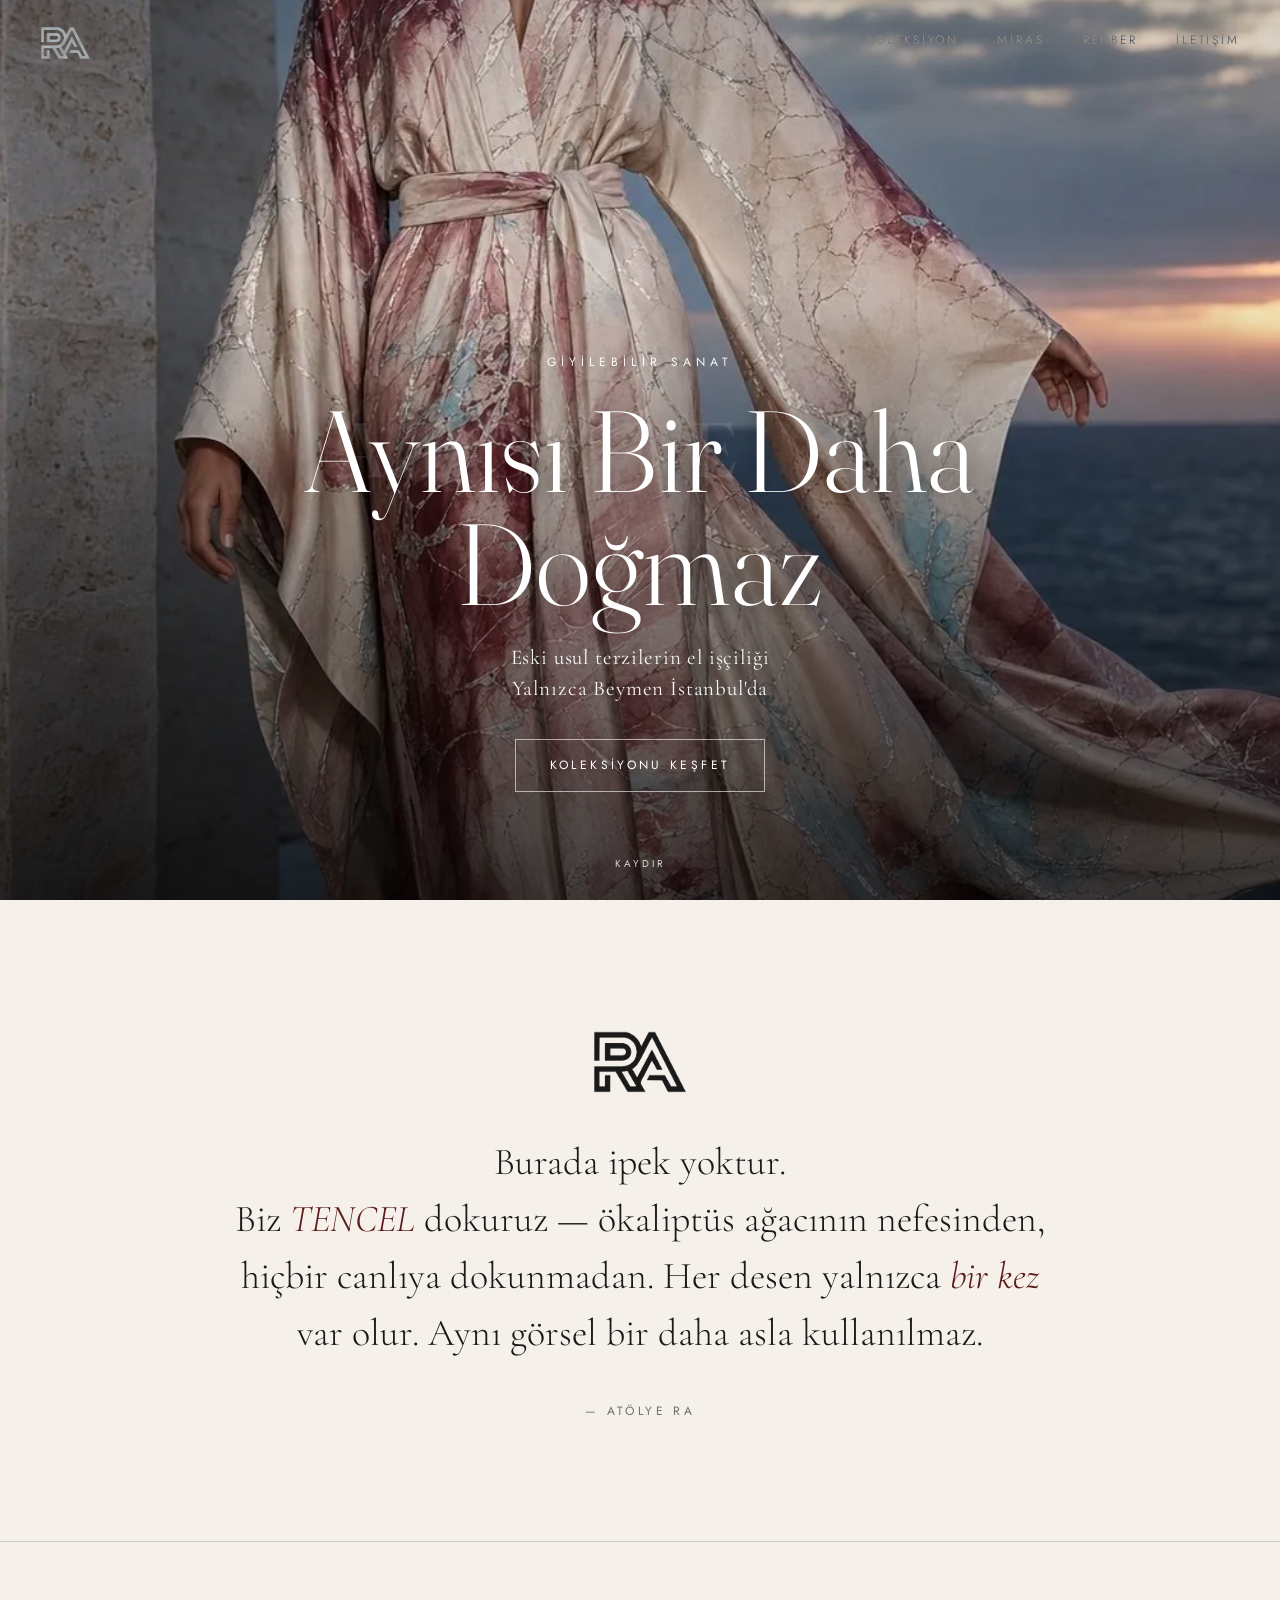
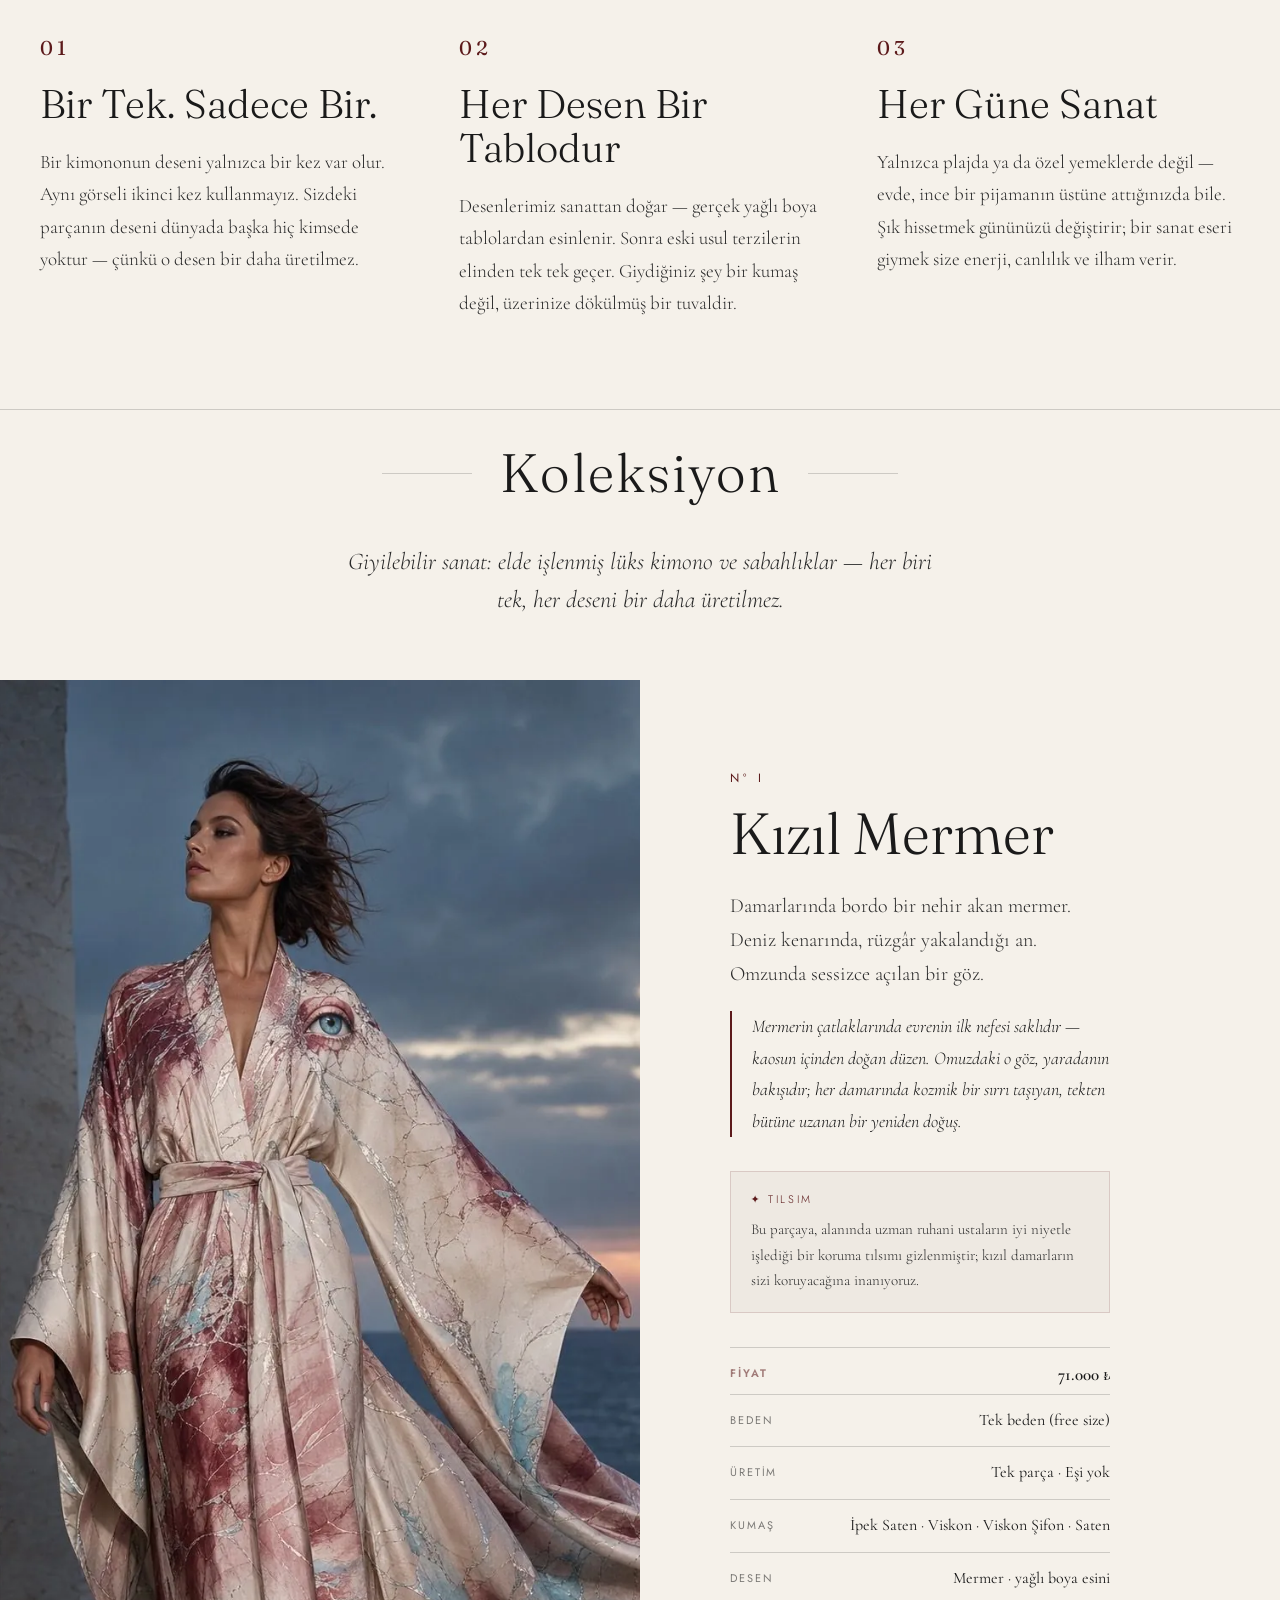
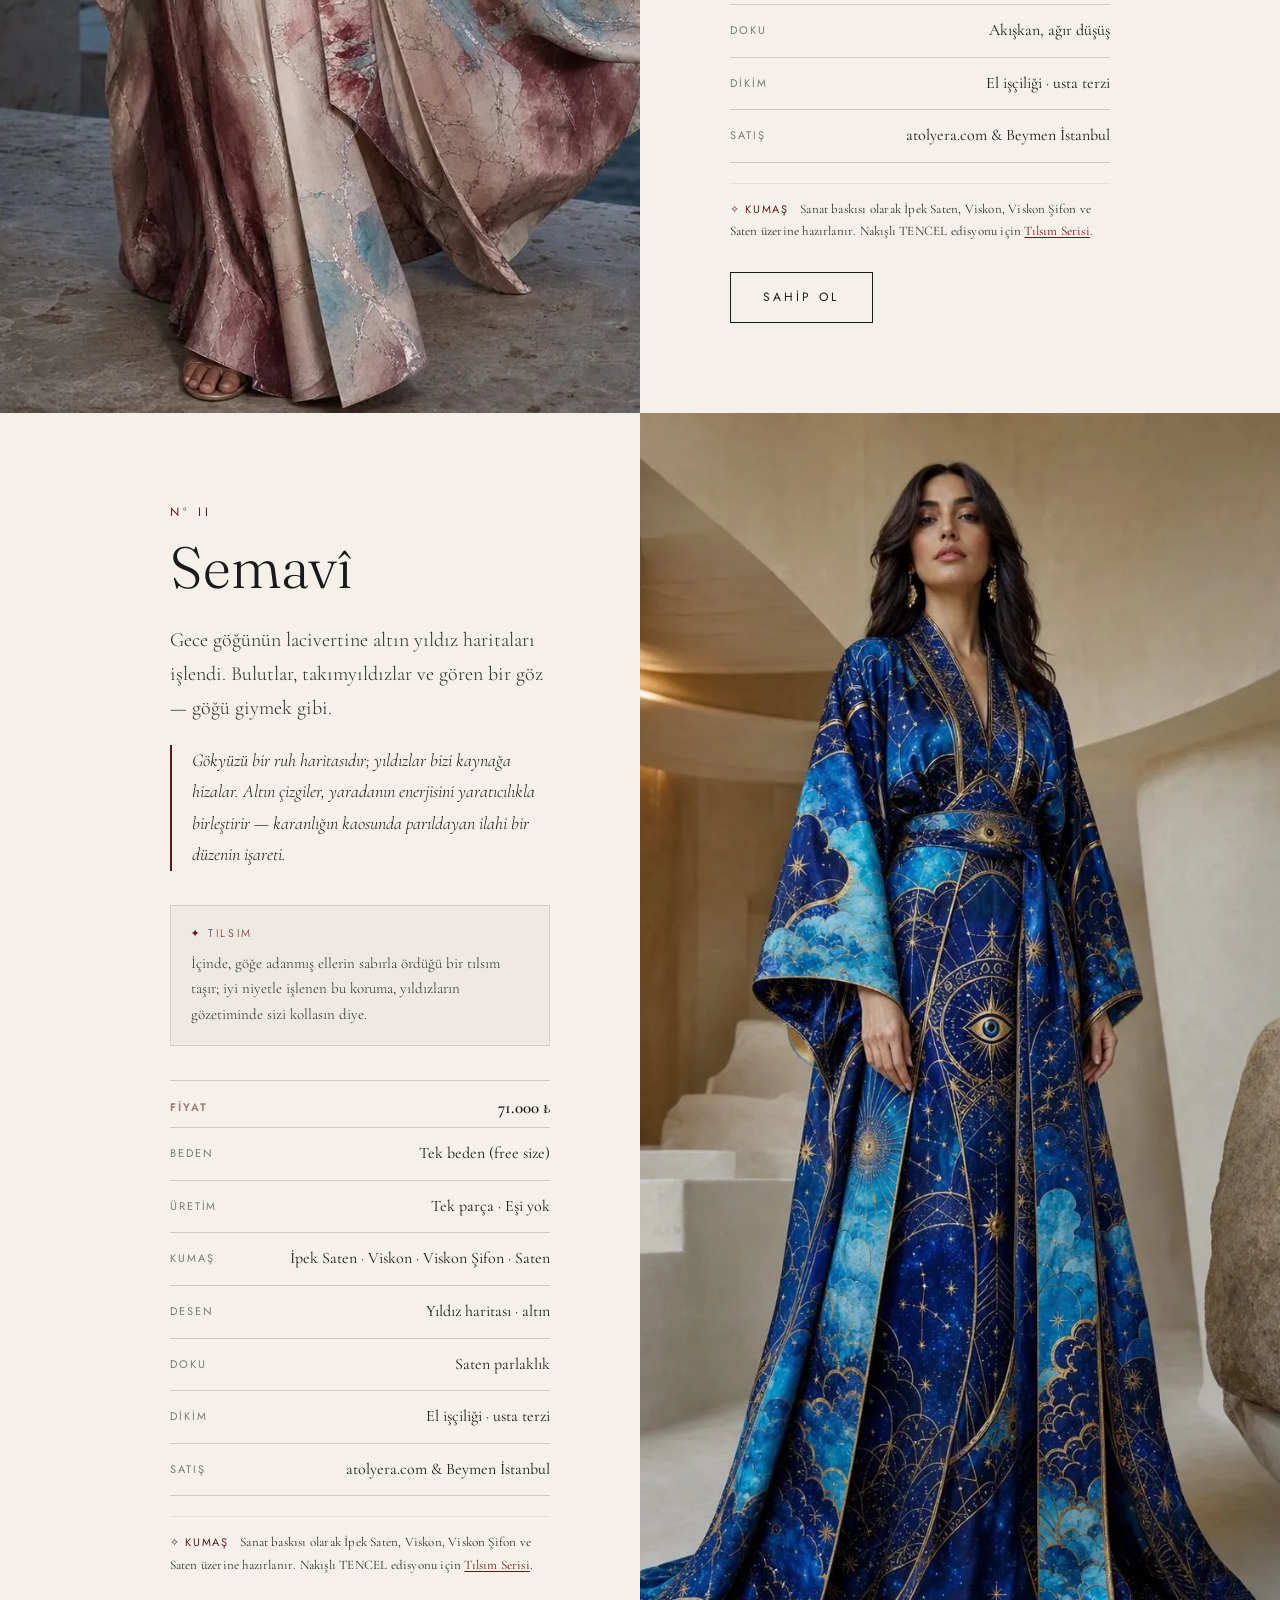
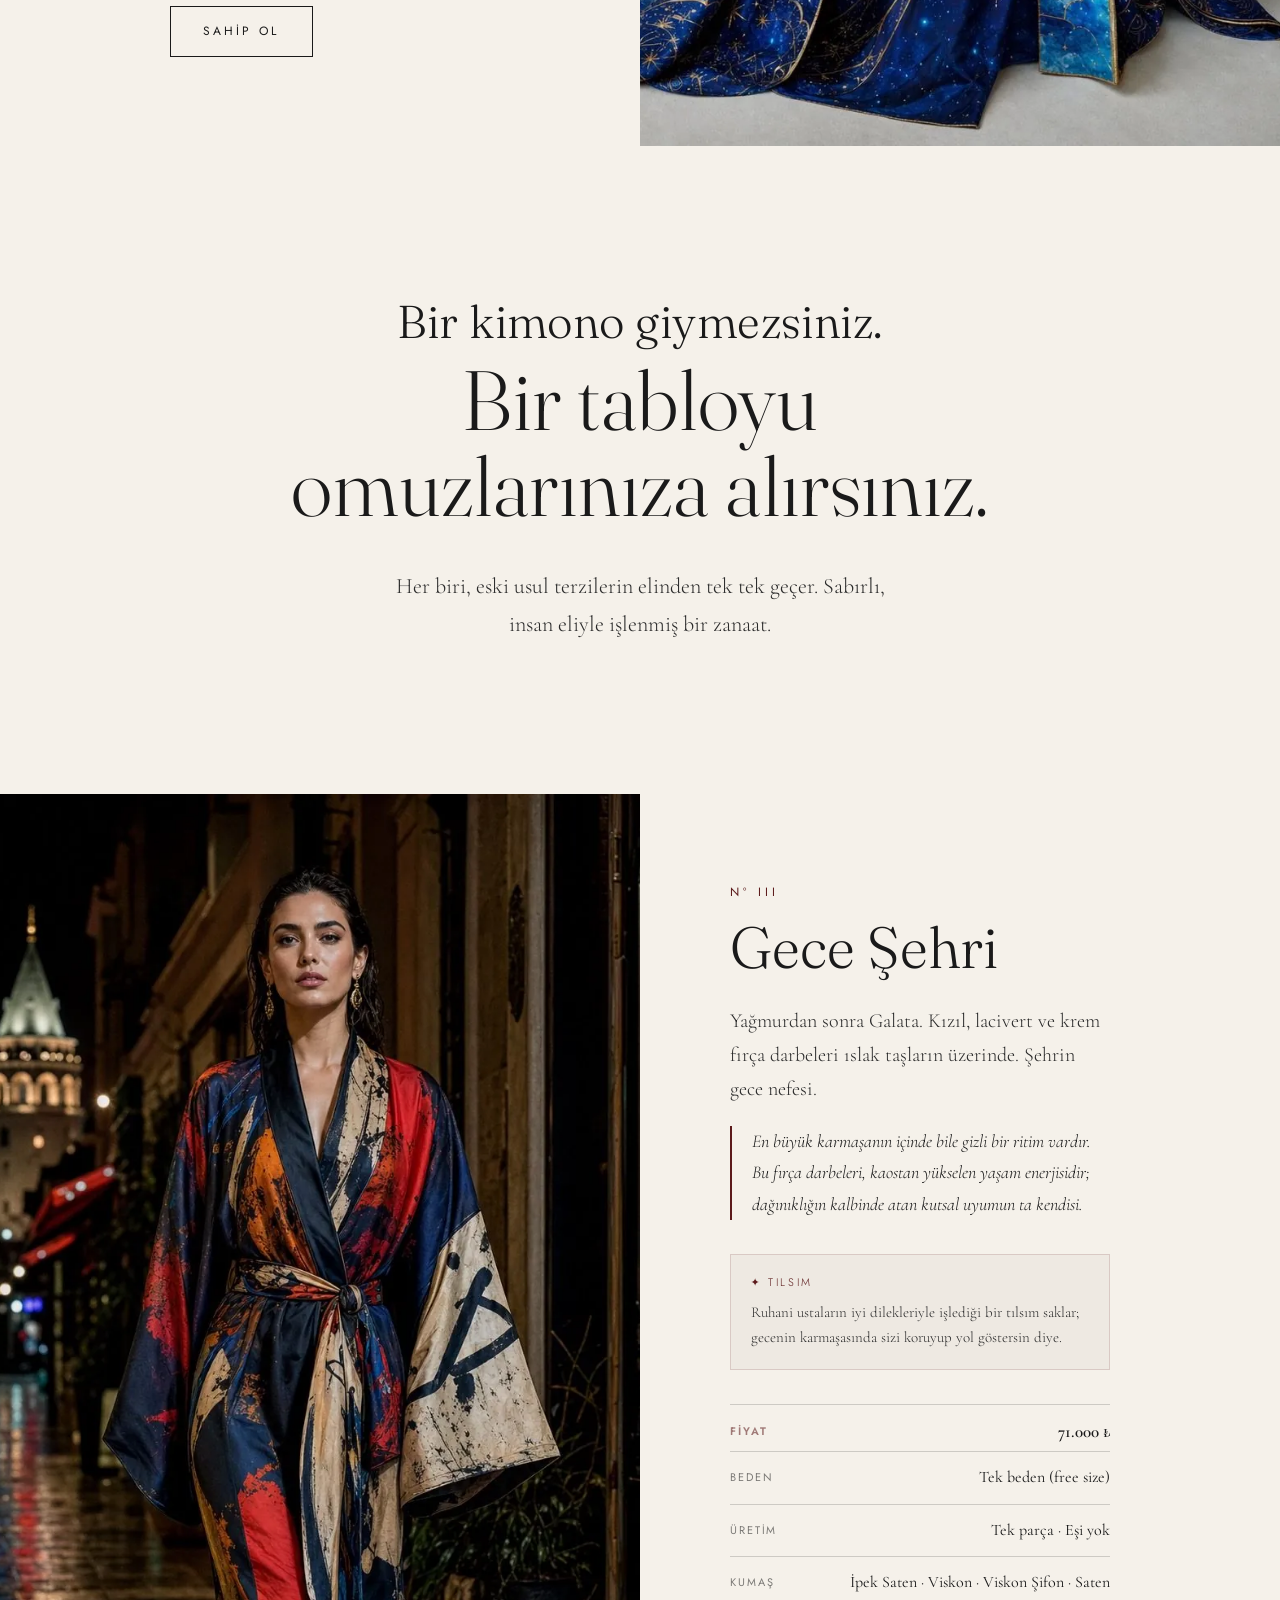
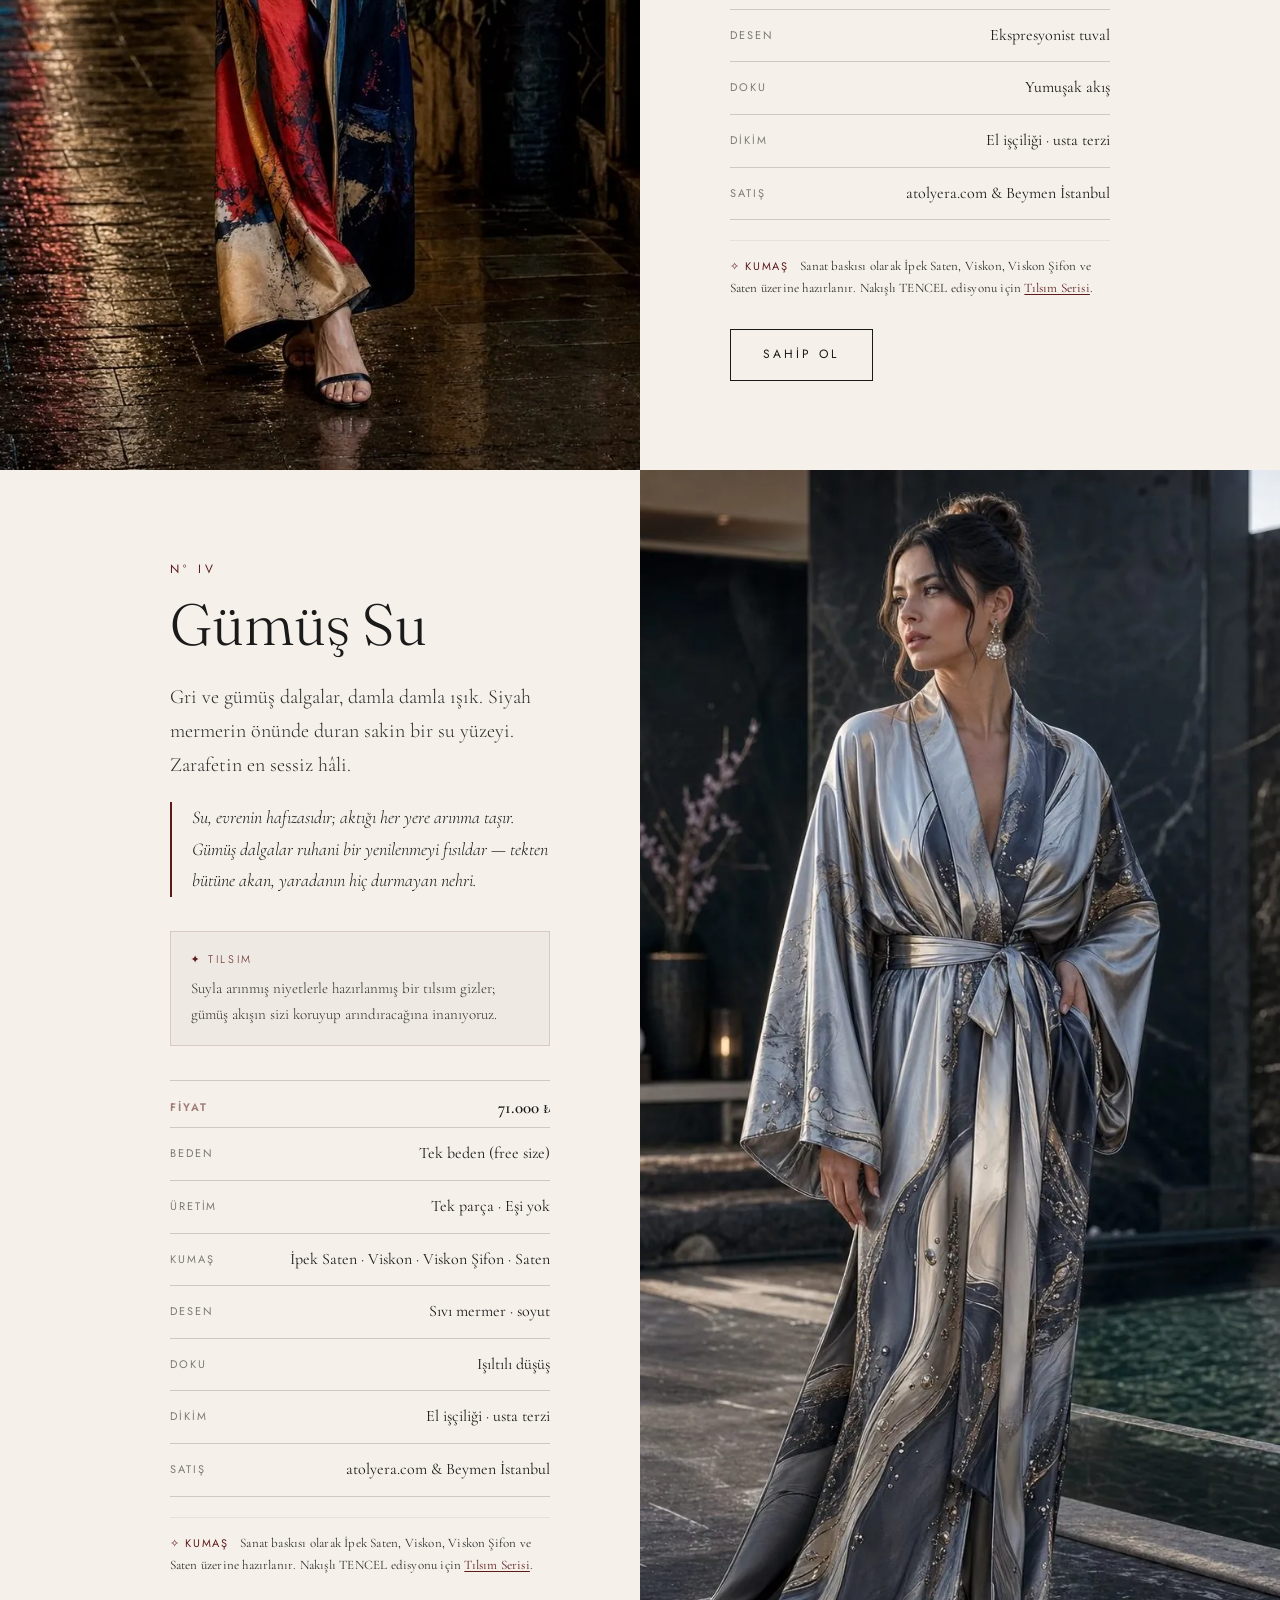
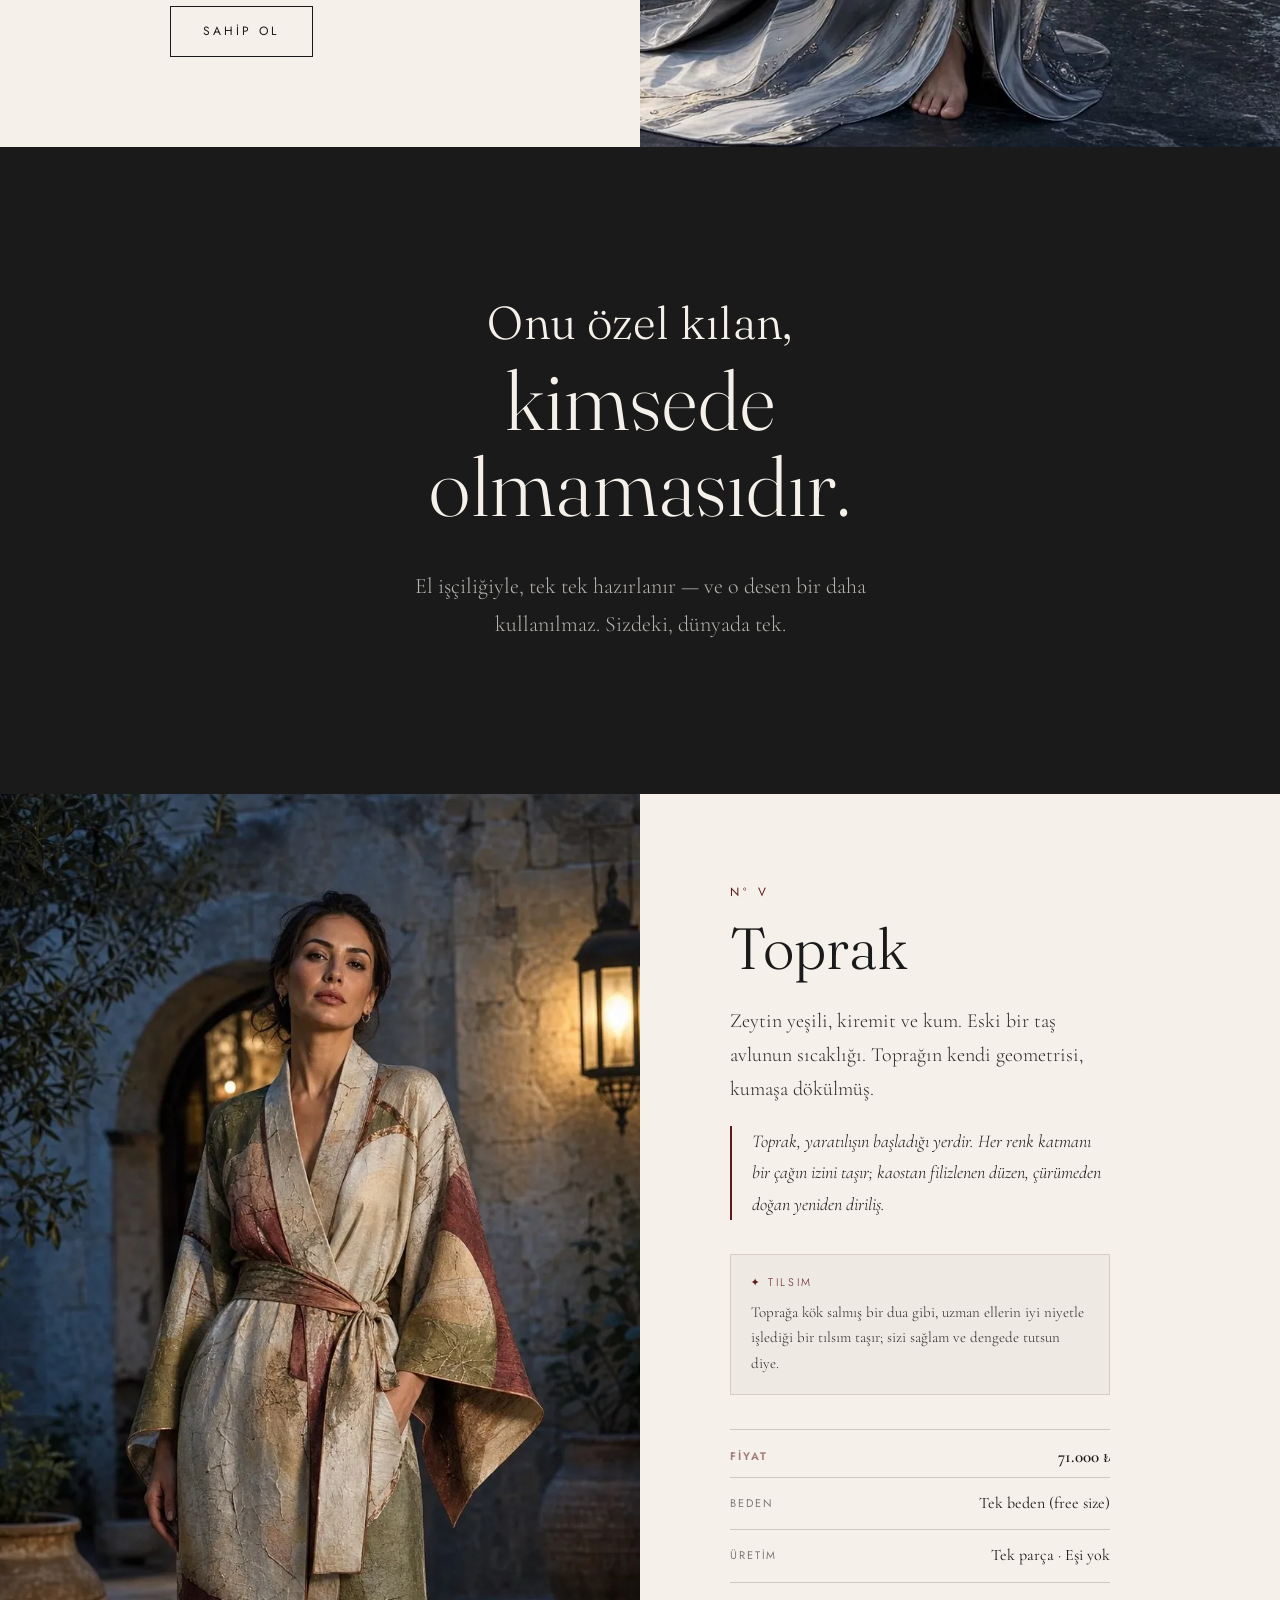
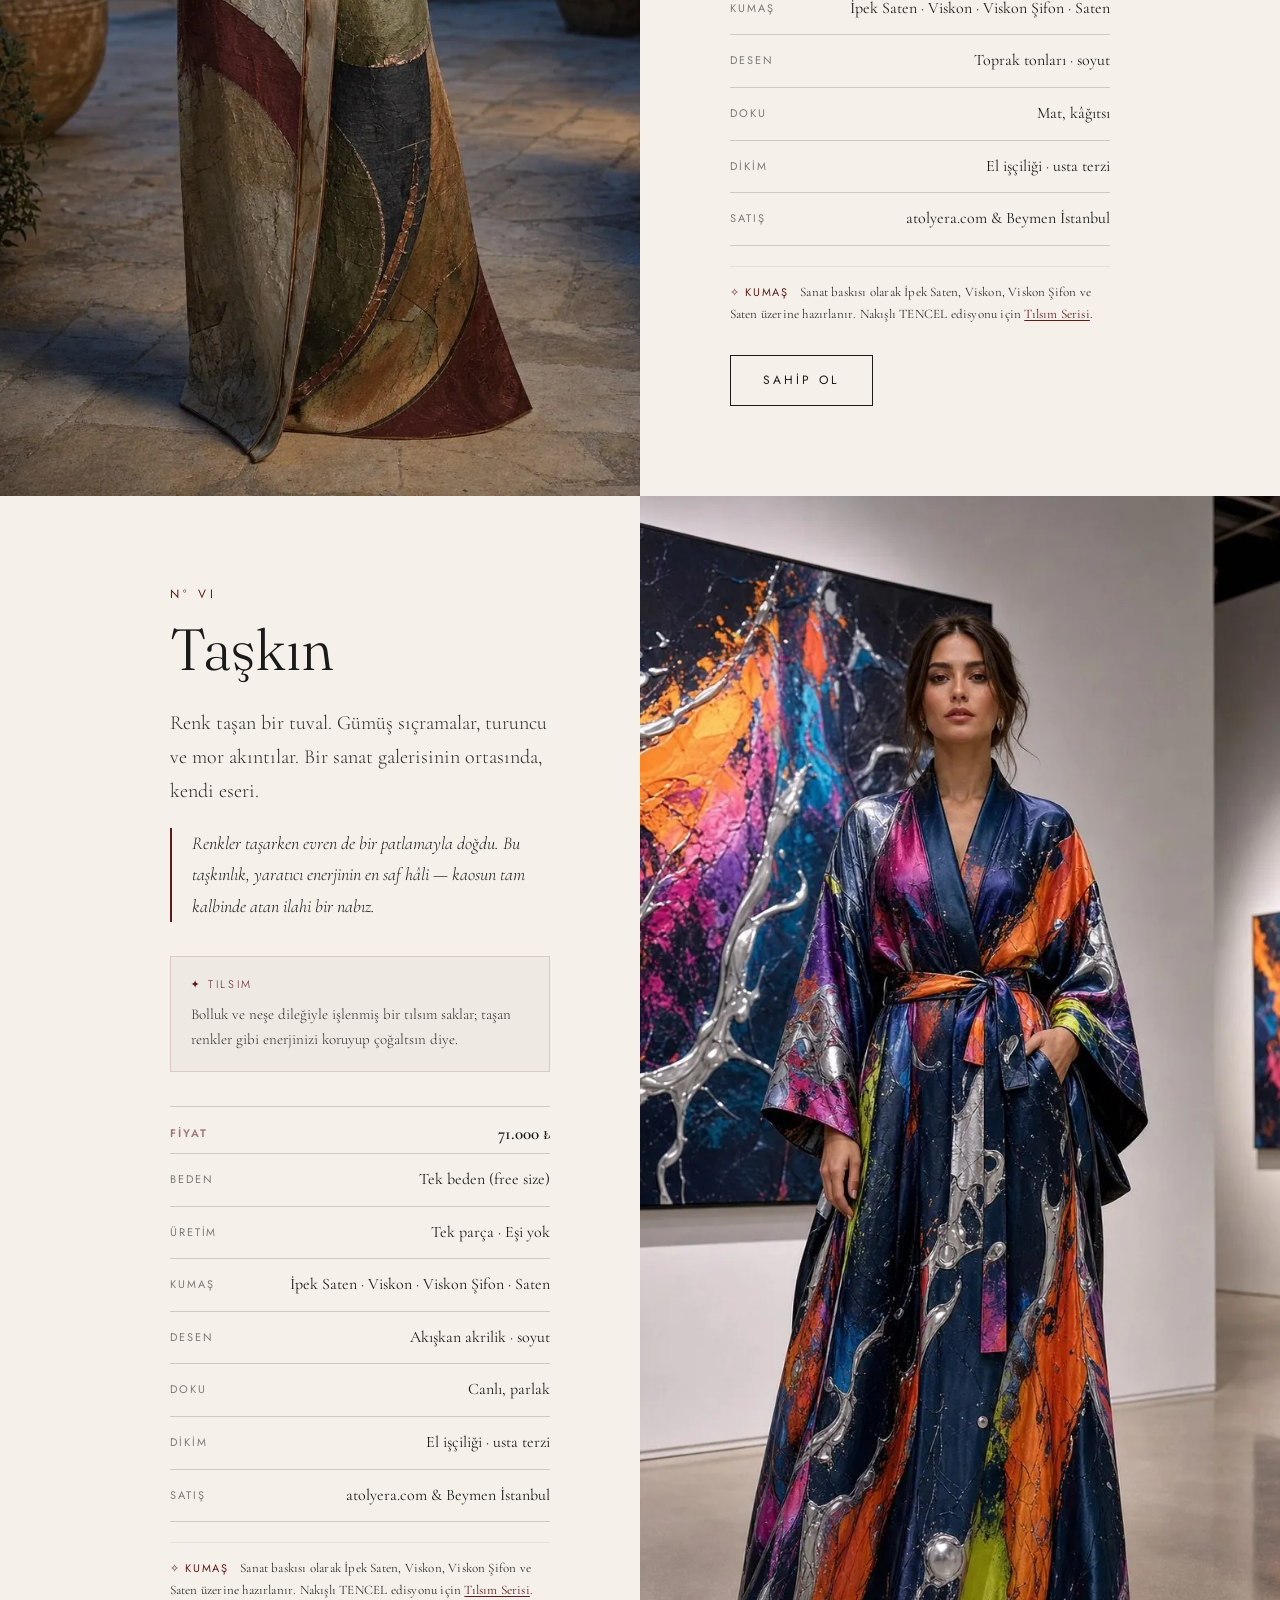
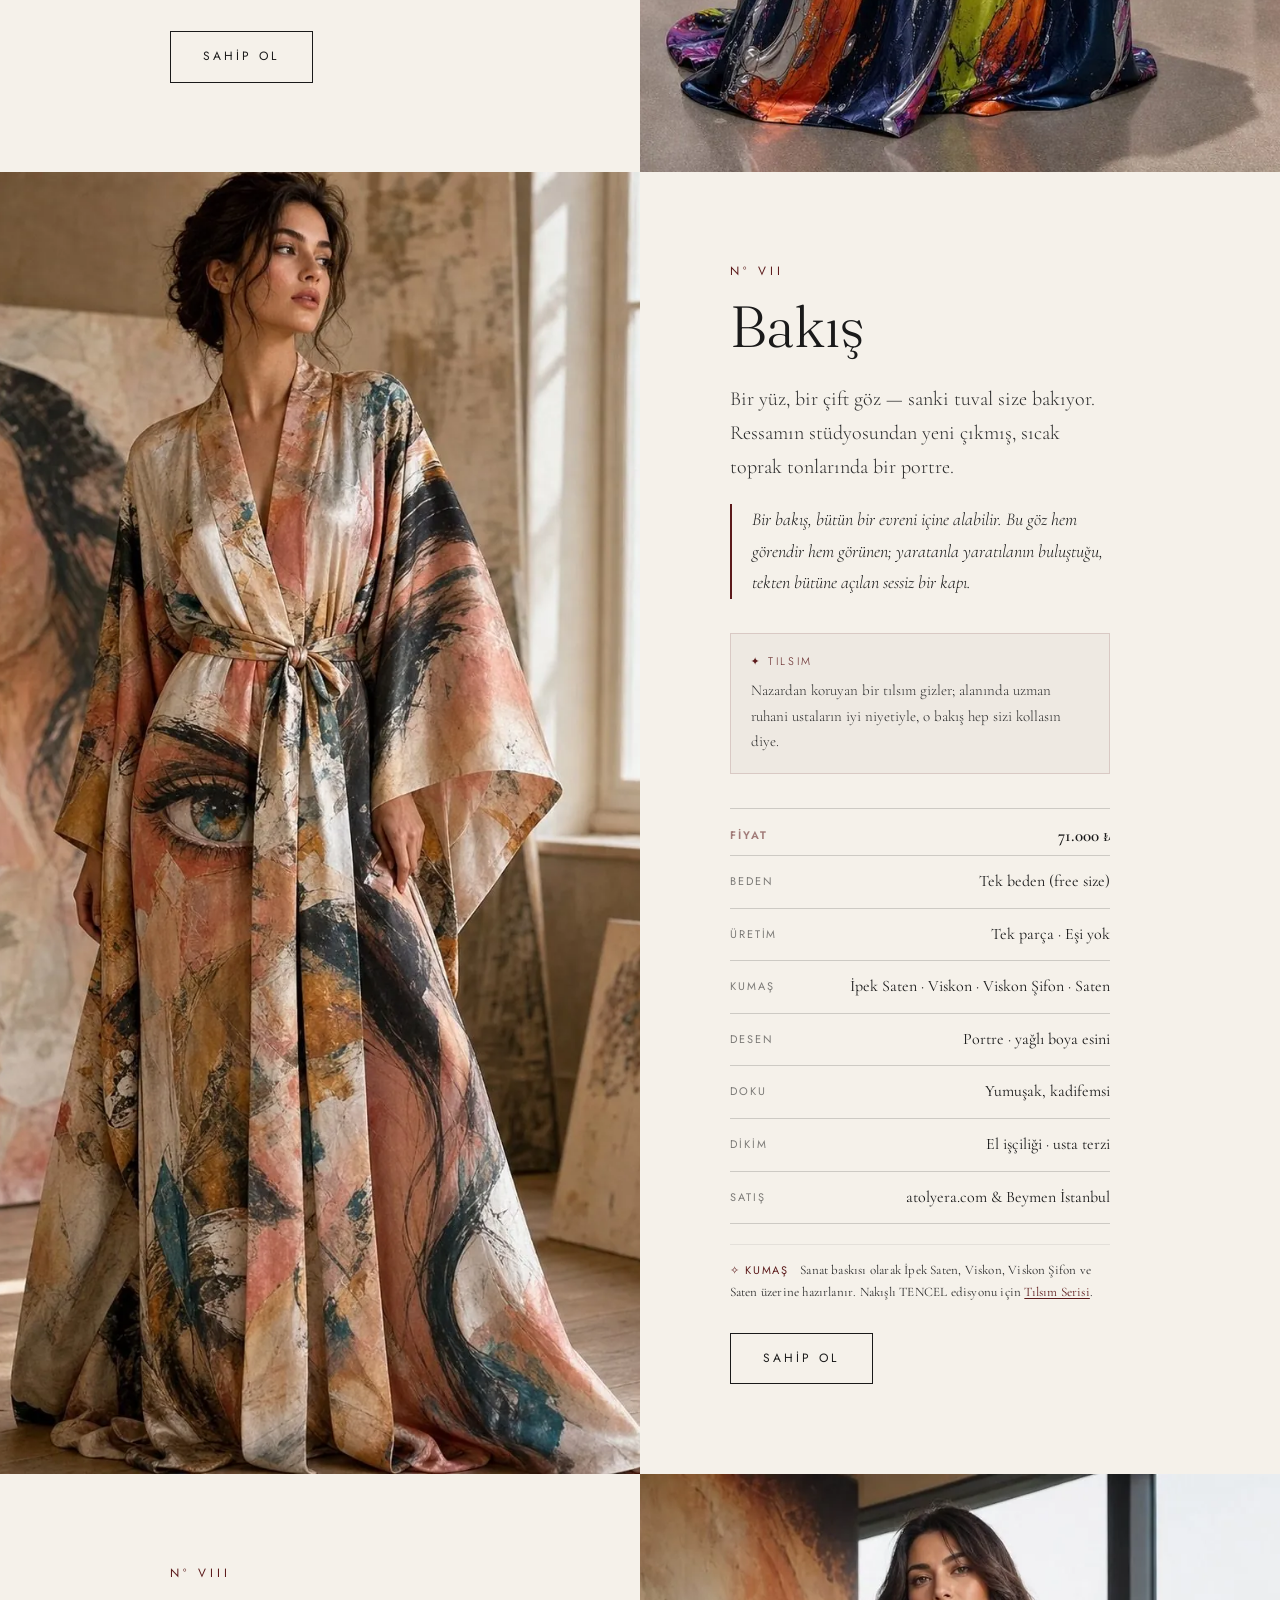
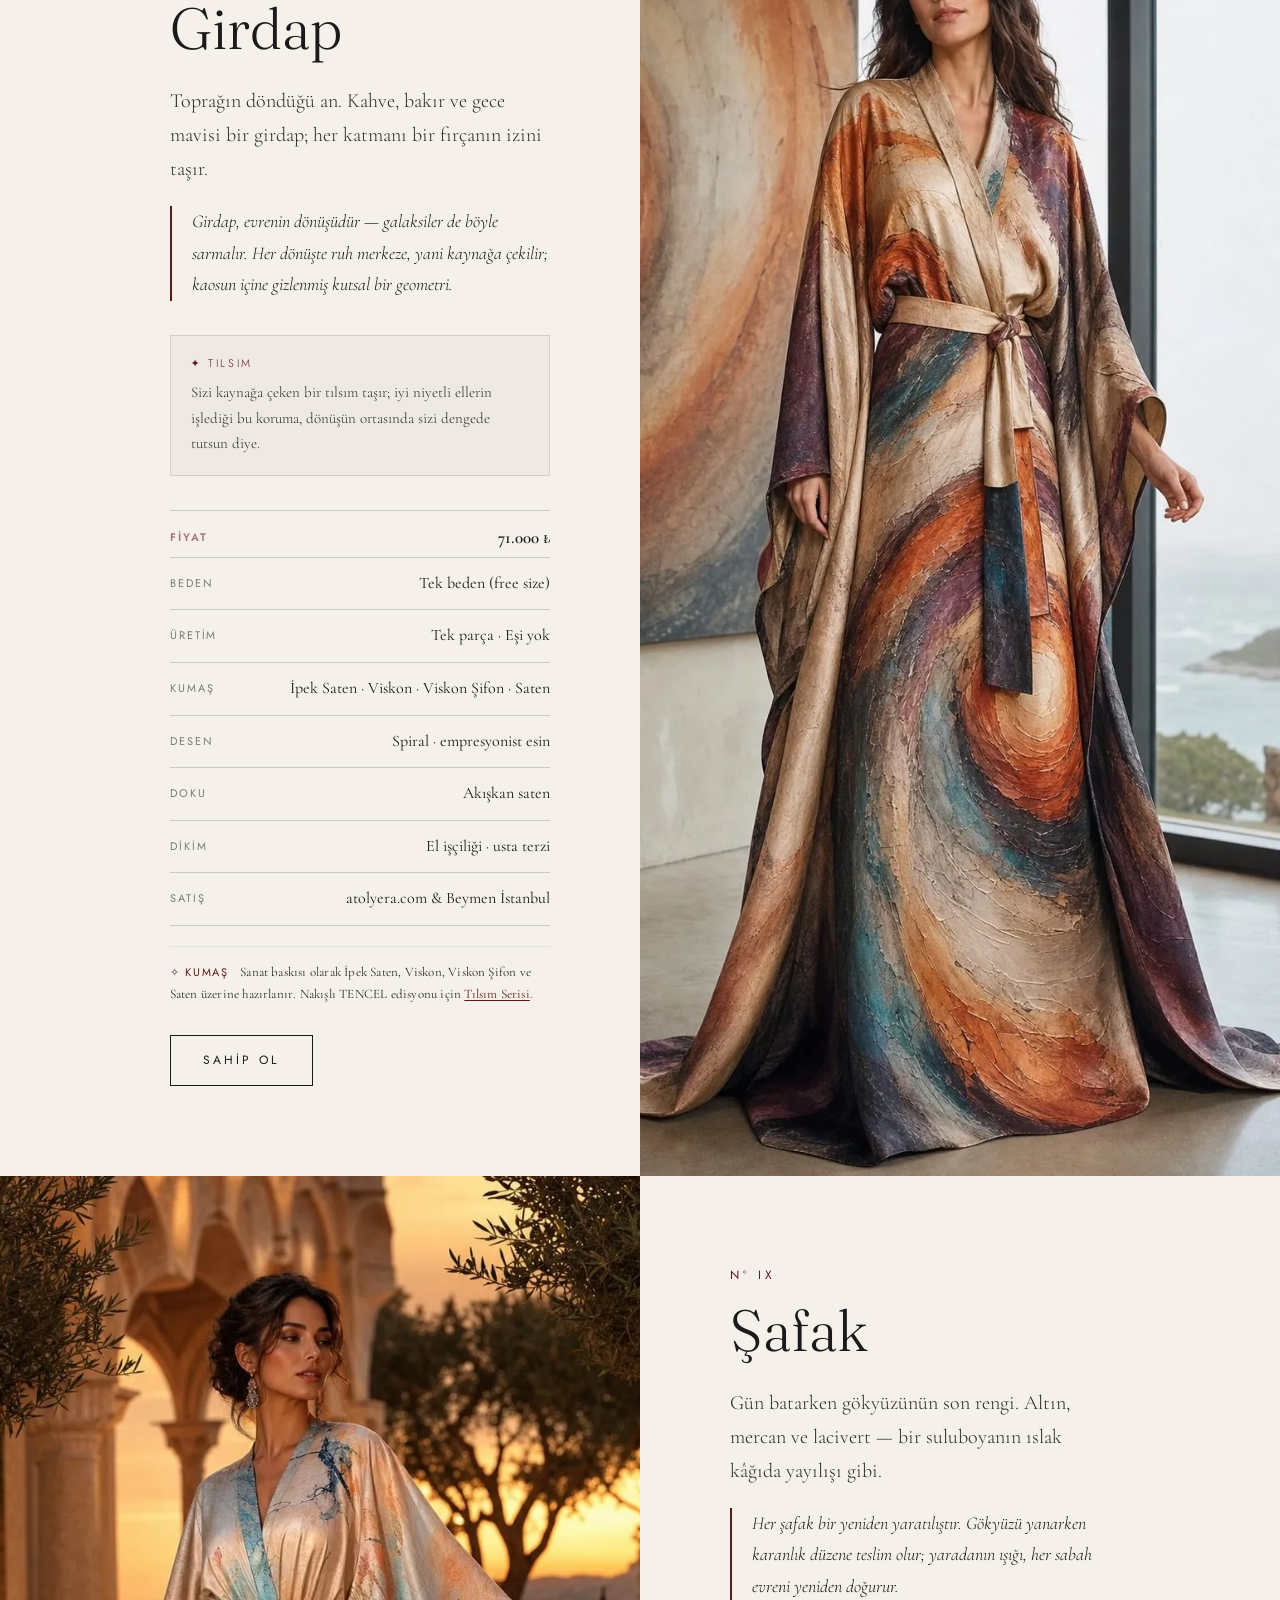
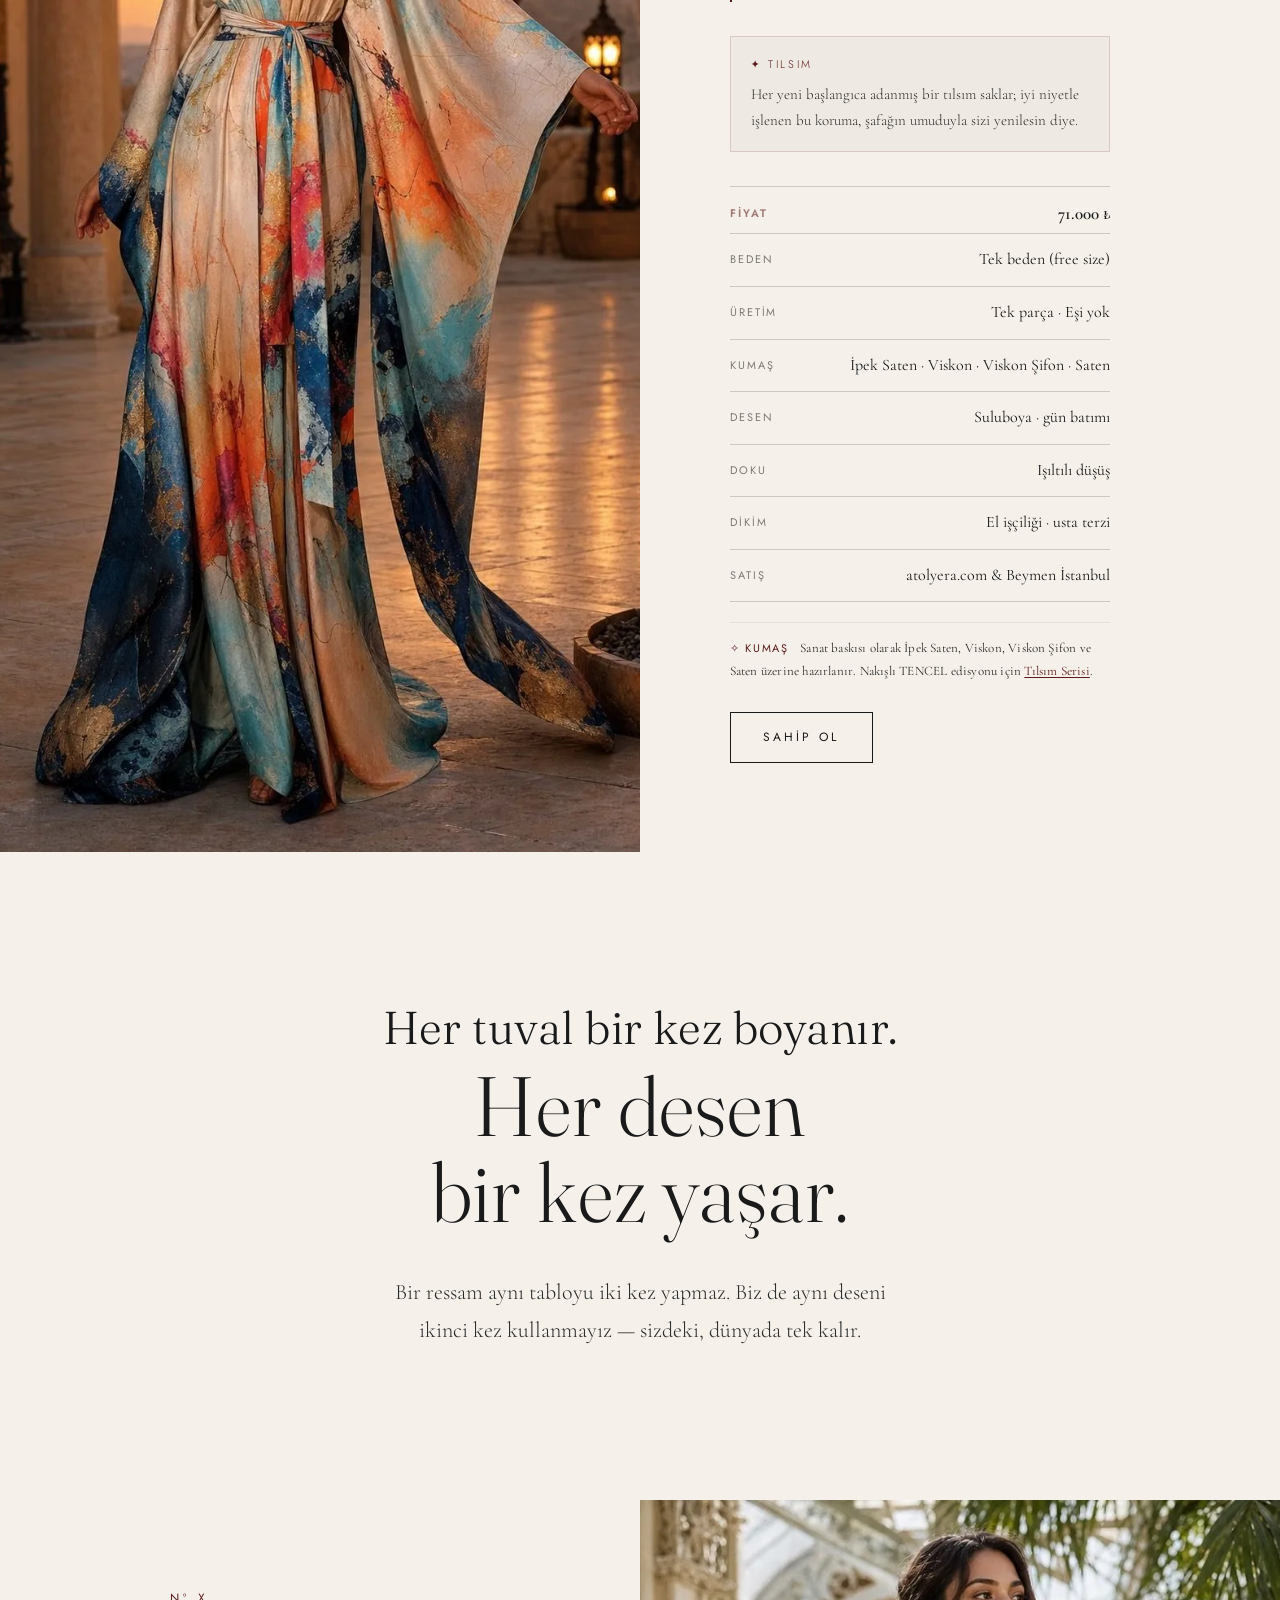
==== commit 74536a44: "Faz 1: Tum urunlere acik fiyat + tek beden + JSON-LD offers; satis kanali atolyera.com & Beymen" ====
--- a/index.html
+++ b/index.html
@@ -143,12 +143,14 @@
         <p class="piece__story piece__story--muse">Mermerin çatlaklarında evrenin ilk nefesi saklıdır — kaosun içinden doğan düzen. Omuzdaki o göz, yaradanın bakışıdır; her damarında kozmik bir sırrı taşıyan, tekten bütüne uzanan bir yeniden doğuş.</p>
         <p class="piece__charm"><span>✦ Tılsım</span> Bu parçaya, alanında uzman ruhani ustaların iyi niyetle işlediği bir koruma tılsımı gizlenmiştir; kızıl damarların sizi koruyacağına inanıyoruz.</p>
         <ul class="piece__spec">
+          <li><span>Fiyat</span> 71.000 ₺</li>
+          <li><span>Beden</span> Tek beden (free size)</li>
           <li><span>Üretim</span> Tek parça · Eşi yok</li>
           <li><span>Kumaş</span> İpek Saten · Viskon · Viskon Şifon · Saten</li>
           <li><span>Desen</span> Mermer · yağlı boya esini</li>
           <li><span>Doku</span> Akışkan, ağır düşüş</li>
           <li><span>Dikim</span> El işçiliği · usta terzi</li>
-          <li><span>Satış</span> Yalnızca Beymen İstanbul</li>
+          <li><span>Satış</span> atolyera.com &amp; Beymen İstanbul</li>
         </ul>
         <p class="piece__fabric"><span>✧ Kumaş</span> Sanat baskısı olarak İpek Saten, Viskon, Viskon Şifon ve Saten üzerine hazırlanır. Nakışlı TENCEL edisyonu için <a href="#tilsim-serisi">Tılsım Serisi</a>.</p>
         <a href="#iletisim" class="piece__cta">Sahip Ol</a>
@@ -168,12 +170,14 @@
         <p class="piece__story piece__story--muse">Gökyüzü bir ruh haritasıdır; yıldızlar bizi kaynağa hizalar. Altın çizgiler, yaradanın enerjisini yaratıcılıkla birleştirir — karanlığın kaosunda parıldayan ilahi bir düzenin işareti.</p>
         <p class="piece__charm"><span>✦ Tılsım</span> İçinde, göğe adanmış ellerin sabırla ördüğü bir tılsım taşır; iyi niyetle işlenen bu koruma, yıldızların gözetiminde sizi kollasın diye.</p>
         <ul class="piece__spec">
+          <li><span>Fiyat</span> 71.000 ₺</li>
+          <li><span>Beden</span> Tek beden (free size)</li>
           <li><span>Üretim</span> Tek parça · Eşi yok</li>
           <li><span>Kumaş</span> İpek Saten · Viskon · Viskon Şifon · Saten</li>
           <li><span>Desen</span> Yıldız haritası · altın</li>
           <li><span>Doku</span> Saten parlaklık</li>
           <li><span>Dikim</span> El işçiliği · usta terzi</li>
-          <li><span>Satış</span> Yalnızca Beymen İstanbul</li>
+          <li><span>Satış</span> atolyera.com &amp; Beymen İstanbul</li>
         </ul>
         <p class="piece__fabric"><span>✧ Kumaş</span> Sanat baskısı olarak İpek Saten, Viskon, Viskon Şifon ve Saten üzerine hazırlanır. Nakışlı TENCEL edisyonu için <a href="#tilsim-serisi">Tılsım Serisi</a>.</p>
         <a href="#iletisim" class="piece__cta">Sahip Ol</a>
@@ -203,12 +207,14 @@
         <p class="piece__story piece__story--muse">En büyük karmaşanın içinde bile gizli bir ritim vardır. Bu fırça darbeleri, kaostan yükselen yaşam enerjisidir; dağınıklığın kalbinde atan kutsal uyumun ta kendisi.</p>
         <p class="piece__charm"><span>✦ Tılsım</span> Ruhani ustaların iyi dilekleriyle işlediği bir tılsım saklar; gecenin karmaşasında sizi koruyup yol göstersin diye.</p>
         <ul class="piece__spec">
+          <li><span>Fiyat</span> 71.000 ₺</li>
+          <li><span>Beden</span> Tek beden (free size)</li>
           <li><span>Üretim</span> Tek parça · Eşi yok</li>
           <li><span>Kumaş</span> İpek Saten · Viskon · Viskon Şifon · Saten</li>
           <li><span>Desen</span> Ekspresyonist tuval</li>
           <li><span>Doku</span> Yumuşak akış</li>
           <li><span>Dikim</span> El işçiliği · usta terzi</li>
-          <li><span>Satış</span> Yalnızca Beymen İstanbul</li>
+          <li><span>Satış</span> atolyera.com &amp; Beymen İstanbul</li>
         </ul>
         <p class="piece__fabric"><span>✧ Kumaş</span> Sanat baskısı olarak İpek Saten, Viskon, Viskon Şifon ve Saten üzerine hazırlanır. Nakışlı TENCEL edisyonu için <a href="#tilsim-serisi">Tılsım Serisi</a>.</p>
         <a href="#iletisim" class="piece__cta">Sahip Ol</a>
@@ -228,12 +234,14 @@
         <p class="piece__story piece__story--muse">Su, evrenin hafızasıdır; aktığı her yere arınma taşır. Gümüş dalgalar ruhani bir yenilenmeyi fısıldar — tekten bütüne akan, yaradanın hiç durmayan nehri.</p>
         <p class="piece__charm"><span>✦ Tılsım</span> Suyla arınmış niyetlerle hazırlanmış bir tılsım gizler; gümüş akışın sizi koruyup arındıracağına inanıyoruz.</p>
         <ul class="piece__spec">
+          <li><span>Fiyat</span> 71.000 ₺</li>
+          <li><span>Beden</span> Tek beden (free size)</li>
           <li><span>Üretim</span> Tek parça · Eşi yok</li>
           <li><span>Kumaş</span> İpek Saten · Viskon · Viskon Şifon · Saten</li>
           <li><span>Desen</span> Sıvı mermer · soyut</li>
           <li><span>Doku</span> Işıltılı düşüş</li>
           <li><span>Dikim</span> El işçiliği · usta terzi</li>
-          <li><span>Satış</span> Yalnızca Beymen İstanbul</li>
+          <li><span>Satış</span> atolyera.com &amp; Beymen İstanbul</li>
         </ul>
         <p class="piece__fabric"><span>✧ Kumaş</span> Sanat baskısı olarak İpek Saten, Viskon, Viskon Şifon ve Saten üzerine hazırlanır. Nakışlı TENCEL edisyonu için <a href="#tilsim-serisi">Tılsım Serisi</a>.</p>
         <a href="#iletisim" class="piece__cta">Sahip Ol</a>
@@ -263,12 +271,14 @@
         <p class="piece__story piece__story--muse">Toprak, yaratılışın başladığı yerdir. Her renk katmanı bir çağın izini taşır; kaostan filizlenen düzen, çürümeden doğan yeniden diriliş.</p>
         <p class="piece__charm"><span>✦ Tılsım</span> Toprağa kök salmış bir dua gibi, uzman ellerin iyi niyetle işlediği bir tılsım taşır; sizi sağlam ve dengede tutsun diye.</p>
         <ul class="piece__spec">
+          <li><span>Fiyat</span> 71.000 ₺</li>
+          <li><span>Beden</span> Tek beden (free size)</li>
           <li><span>Üretim</span> Tek parça · Eşi yok</li>
           <li><span>Kumaş</span> İpek Saten · Viskon · Viskon Şifon · Saten</li>
           <li><span>Desen</span> Toprak tonları · soyut</li>
           <li><span>Doku</span> Mat, kâğıtsı</li>
           <li><span>Dikim</span> El işçiliği · usta terzi</li>
-          <li><span>Satış</span> Yalnızca Beymen İstanbul</li>
+          <li><span>Satış</span> atolyera.com &amp; Beymen İstanbul</li>
         </ul>
         <p class="piece__fabric"><span>✧ Kumaş</span> Sanat baskısı olarak İpek Saten, Viskon, Viskon Şifon ve Saten üzerine hazırlanır. Nakışlı TENCEL edisyonu için <a href="#tilsim-serisi">Tılsım Serisi</a>.</p>
         <a href="#iletisim" class="piece__cta">Sahip Ol</a>
@@ -288,12 +298,14 @@
         <p class="piece__story piece__story--muse">Renkler taşarken evren de bir patlamayla doğdu. Bu taşkınlık, yaratıcı enerjinin en saf hâli — kaosun tam kalbinde atan ilahi bir nabız.</p>
         <p class="piece__charm"><span>✦ Tılsım</span> Bolluk ve neşe dileğiyle işlenmiş bir tılsım saklar; taşan renkler gibi enerjinizi koruyup çoğaltsın diye.</p>
         <ul class="piece__spec">
+          <li><span>Fiyat</span> 71.000 ₺</li>
+          <li><span>Beden</span> Tek beden (free size)</li>
           <li><span>Üretim</span> Tek parça · Eşi yok</li>
           <li><span>Kumaş</span> İpek Saten · Viskon · Viskon Şifon · Saten</li>
           <li><span>Desen</span> Akışkan akrilik · soyut</li>
           <li><span>Doku</span> Canlı, parlak</li>
           <li><span>Dikim</span> El işçiliği · usta terzi</li>
-          <li><span>Satış</span> Yalnızca Beymen İstanbul</li>
+          <li><span>Satış</span> atolyera.com &amp; Beymen İstanbul</li>
         </ul>
         <p class="piece__fabric"><span>✧ Kumaş</span> Sanat baskısı olarak İpek Saten, Viskon, Viskon Şifon ve Saten üzerine hazırlanır. Nakışlı TENCEL edisyonu için <a href="#tilsim-serisi">Tılsım Serisi</a>.</p>
         <a href="#iletisim" class="piece__cta">Sahip Ol</a>
@@ -313,12 +325,14 @@
         <p class="piece__story piece__story--muse">Bir bakış, bütün bir evreni içine alabilir. Bu göz hem görendir hem görünen; yaratanla yaratılanın buluştuğu, tekten bütüne açılan sessiz bir kapı.</p>
         <p class="piece__charm"><span>✦ Tılsım</span> Nazardan koruyan bir tılsım gizler; alanında uzman ruhani ustaların iyi niyetiyle, o bakış hep sizi kollasın diye.</p>
         <ul class="piece__spec">
+          <li><span>Fiyat</span> 71.000 ₺</li>
+          <li><span>Beden</span> Tek beden (free size)</li>
           <li><span>Üretim</span> Tek parça · Eşi yok</li>
           <li><span>Kumaş</span> İpek Saten · Viskon · Viskon Şifon · Saten</li>
           <li><span>Desen</span> Portre · yağlı boya esini</li>
           <li><span>Doku</span> Yumuşak, kadifemsi</li>
           <li><span>Dikim</span> El işçiliği · usta terzi</li>
-          <li><span>Satış</span> Yalnızca Beymen İstanbul</li>
+          <li><span>Satış</span> atolyera.com &amp; Beymen İstanbul</li>
         </ul>
         <p class="piece__fabric"><span>✧ Kumaş</span> Sanat baskısı olarak İpek Saten, Viskon, Viskon Şifon ve Saten üzerine hazırlanır. Nakışlı TENCEL edisyonu için <a href="#tilsim-serisi">Tılsım Serisi</a>.</p>
         <a href="#iletisim" class="piece__cta">Sahip Ol</a>
@@ -338,12 +352,14 @@
         <p class="piece__story piece__story--muse">Girdap, evrenin dönüşüdür — galaksiler de böyle sarmalır. Her dönüşte ruh merkeze, yani kaynağa çekilir; kaosun içine gizlenmiş kutsal bir geometri.</p>
         <p class="piece__charm"><span>✦ Tılsım</span> Sizi kaynağa çeken bir tılsım taşır; iyi niyetli ellerin işlediği bu koruma, dönüşün ortasında sizi dengede tutsun diye.</p>
         <ul class="piece__spec">
+          <li><span>Fiyat</span> 71.000 ₺</li>
+          <li><span>Beden</span> Tek beden (free size)</li>
           <li><span>Üretim</span> Tek parça · Eşi yok</li>
           <li><span>Kumaş</span> İpek Saten · Viskon · Viskon Şifon · Saten</li>
           <li><span>Desen</span> Spiral · empresyonist esin</li>
           <li><span>Doku</span> Akışkan saten</li>
           <li><span>Dikim</span> El işçiliği · usta terzi</li>
-          <li><span>Satış</span> Yalnızca Beymen İstanbul</li>
+          <li><span>Satış</span> atolyera.com &amp; Beymen İstanbul</li>
         </ul>
         <p class="piece__fabric"><span>✧ Kumaş</span> Sanat baskısı olarak İpek Saten, Viskon, Viskon Şifon ve Saten üzerine hazırlanır. Nakışlı TENCEL edisyonu için <a href="#tilsim-serisi">Tılsım Serisi</a>.</p>
         <a href="#iletisim" class="piece__cta">Sahip Ol</a>
@@ -363,12 +379,14 @@
         <p class="piece__story piece__story--muse">Her şafak bir yeniden yaratılıştır. Gökyüzü yanarken karanlık düzene teslim olur; yaradanın ışığı, her sabah evreni yeniden doğurur.</p>
         <p class="piece__charm"><span>✦ Tılsım</span> Her yeni başlangıca adanmış bir tılsım saklar; iyi niyetle işlenen bu koruma, şafağın umuduyla sizi yenilesin diye.</p>
         <ul class="piece__spec">
+          <li><span>Fiyat</span> 71.000 ₺</li>
+          <li><span>Beden</span> Tek beden (free size)</li>
           <li><span>Üretim</span> Tek parça · Eşi yok</li>
           <li><span>Kumaş</span> İpek Saten · Viskon · Viskon Şifon · Saten</li>
           <li><span>Desen</span> Suluboya · gün batımı</li>
           <li><span>Doku</span> Işıltılı düşüş</li>
           <li><span>Dikim</span> El işçiliği · usta terzi</li>
-          <li><span>Satış</span> Yalnızca Beymen İstanbul</li>
+          <li><span>Satış</span> atolyera.com &amp; Beymen İstanbul</li>
         </ul>
         <p class="piece__fabric"><span>✧ Kumaş</span> Sanat baskısı olarak İpek Saten, Viskon, Viskon Şifon ve Saten üzerine hazırlanır. Nakışlı TENCEL edisyonu için <a href="#tilsim-serisi">Tılsım Serisi</a>.</p>
         <a href="#iletisim" class="piece__cta">Sahip Ol</a>
@@ -398,12 +416,14 @@
         <p class="piece__story piece__story--muse">Buğu, görünenle görünmeyen arasındaki incecik perdedir. Pastel damarlar ruhun usulca uyanışını anlatır — kaosun sisinde beliren nazik bir düzen.</p>
         <p class="piece__charm"><span>✦ Tılsım</span> Uzman ellerin iyi niyetle işlediği bir sükûnet tılsımı taşır; huzurunuzu koruyup ruhunuzu dinlendirsin diye.</p>
         <ul class="piece__spec">
+          <li><span>Fiyat</span> 71.000 ₺</li>
+          <li><span>Beden</span> Tek beden (free size)</li>
           <li><span>Üretim</span> Tek parça · Eşi yok</li>
           <li><span>Kumaş</span> İpek Saten · Viskon · Viskon Şifon · Saten</li>
           <li><span>Desen</span> Pastel mermer · soyut</li>
           <li><span>Doku</span> Hafif, uçuşan</li>
           <li><span>Dikim</span> El işçiliği · usta terzi</li>
-          <li><span>Satış</span> Yalnızca Beymen İstanbul</li>
+          <li><span>Satış</span> atolyera.com &amp; Beymen İstanbul</li>
         </ul>
         <p class="piece__fabric"><span>✧ Kumaş</span> Sanat baskısı olarak İpek Saten, Viskon, Viskon Şifon ve Saten üzerine hazırlanır. Nakışlı TENCEL edisyonu için <a href="#tilsim-serisi">Tılsım Serisi</a>.</p>
         <a href="#iletisim" class="piece__cta">Sahip Ol</a>
@@ -423,12 +443,14 @@
         <p class="piece__story piece__story--muse">Deniz kabarır ve çekilir, tıpkı evrenin nefesi gibi. Bu gelgitte yaratılışın ritmi vardır; damladan okyanusa, tekten bütüne uzanan ilahi bir döngü.</p>
         <p class="piece__charm"><span>✦ Tılsım</span> Gelgitin dengesini taşıyan bir tılsım gizler; iyi dileklerle işlenen bu koruma, akışınızı kollasın diye.</p>
         <ul class="piece__spec">
+          <li><span>Fiyat</span> 71.000 ₺</li>
+          <li><span>Beden</span> Tek beden (free size)</li>
           <li><span>Üretim</span> Tek parça · Eşi yok</li>
           <li><span>Kumaş</span> İpek Saten · Viskon · Viskon Şifon · Saten</li>
           <li><span>Desen</span> Empresyonist deniz · yağlı boya</li>
           <li><span>Doku</span> Yoğun saten</li>
           <li><span>Dikim</span> El işçiliği · usta terzi</li>
-          <li><span>Satış</span> Yalnızca Beymen İstanbul</li>
+          <li><span>Satış</span> atolyera.com &amp; Beymen İstanbul</li>
         </ul>
         <p class="piece__fabric"><span>✧ Kumaş</span> Sanat baskısı olarak İpek Saten, Viskon, Viskon Şifon ve Saten üzerine hazırlanır. Nakışlı TENCEL edisyonu için <a href="#tilsim-serisi">Tılsım Serisi</a>.</p>
         <a href="#iletisim" class="piece__cta">Sahip Ol</a>
@@ -448,12 +470,14 @@
         <p class="piece__story piece__story--muse">Kırılan her parça, bütünün bir yansımasıdır. Mozaik, kaostan doğan uyumu gösterir — dağılmış ışığın, yaradanın elinde yeniden birleşmesi.</p>
         <p class="piece__charm"><span>✦ Tılsım</span> Dağılanı bütünleyen bir tılsım saklar; ruhani ustaların iyi niyetiyle, kırılsanız da bütün kalasınız diye.</p>
         <ul class="piece__spec">
+          <li><span>Fiyat</span> 71.000 ₺</li>
+          <li><span>Beden</span> Tek beden (free size)</li>
           <li><span>Üretim</span> Tek parça · Eşi yok</li>
           <li><span>Kumaş</span> İpek Saten · Viskon · Viskon Şifon · Saten</li>
           <li><span>Desen</span> Mozaik · soyut</li>
           <li><span>Doku</span> Çatlaklı, derin</li>
           <li><span>Dikim</span> El işçiliği · usta terzi</li>
-          <li><span>Satış</span> Yalnızca Beymen İstanbul</li>
+          <li><span>Satış</span> atolyera.com &amp; Beymen İstanbul</li>
         </ul>
         <p class="piece__fabric"><span>✧ Kumaş</span> Sanat baskısı olarak İpek Saten, Viskon, Viskon Şifon ve Saten üzerine hazırlanır. Nakışlı TENCEL edisyonu için <a href="#tilsim-serisi">Tılsım Serisi</a>.</p>
         <a href="#iletisim" class="piece__cta">Sahip Ol</a>
@@ -473,12 +497,14 @@
         <p class="piece__story piece__story--muse">Karanlık ne kadar derinse ışık o kadar keskindir. Bu neon renkler, kaosun içinden fışkıran yaşam enerjisi; ruhun evrende bıraktığı elektriktir.</p>
         <p class="piece__charm"><span>✦ Tılsım</span> Karanlıkta yol gösteren bir tılsım taşır; iyi niyetle işlenen bu ışık, enerjinizi koruyup canlı tutsun diye.</p>
         <ul class="piece__spec">
+          <li><span>Fiyat</span> 71.000 ₺</li>
+          <li><span>Beden</span> Tek beden (free size)</li>
           <li><span>Üretim</span> Tek parça · Eşi yok</li>
           <li><span>Kumaş</span> İpek Saten · Viskon · Viskon Şifon · Saten</li>
           <li><span>Desen</span> Neon soyut · ekspresyonist</li>
           <li><span>Doku</span> Parlak saten</li>
           <li><span>Dikim</span> El işçiliği · usta terzi</li>
-          <li><span>Satış</span> Yalnızca Beymen İstanbul</li>
+          <li><span>Satış</span> atolyera.com &amp; Beymen İstanbul</li>
         </ul>
         <p class="piece__fabric"><span>✧ Kumaş</span> Sanat baskısı olarak İpek Saten, Viskon, Viskon Şifon ve Saten üzerine hazırlanır. Nakışlı TENCEL edisyonu için <a href="#tilsim-serisi">Tılsım Serisi</a>.</p>
         <a href="#iletisim" class="piece__cta">Sahip Ol</a>
@@ -508,12 +534,14 @@
         <p class="piece__story piece__story--muse">Işık tektir, ama prizmadan geçince bütün renklere bölünür — tekten bütüne. Yaratılışın sırrı budur: birden çoğa, sessizlikten koca bir evrene.</p>
         <p class="piece__charm"><span>✦ Tılsım</span> Tek ışığı berekete çeviren bir tılsım gizler; uzman ellerin iyi dilekleriyle, bolluğunuz renklensin ve korunsun diye.</p>
         <ul class="piece__spec">
+          <li><span>Fiyat</span> 71.000 ₺</li>
+          <li><span>Beden</span> Tek beden (free size)</li>
           <li><span>Üretim</span> Tek parça · Eşi yok</li>
           <li><span>Kumaş</span> İpek Saten · Viskon · Viskon Şifon · Saten</li>
           <li><span>Desen</span> Renk sıçraması · soyut</li>
           <li><span>Doku</span> Canlı, akışkan</li>
           <li><span>Dikim</span> El işçiliği · usta terzi</li>
-          <li><span>Satış</span> Yalnızca Beymen İstanbul</li>
+          <li><span>Satış</span> atolyera.com &amp; Beymen İstanbul</li>
         </ul>
         <p class="piece__fabric"><span>✧ Kumaş</span> Sanat baskısı olarak İpek Saten, Viskon, Viskon Şifon ve Saten üzerine hazırlanır. Nakışlı TENCEL edisyonu için <a href="#tilsim-serisi">Tılsım Serisi</a>.</p>
         <a href="#iletisim" class="piece__cta">Sahip Ol</a>
@@ -533,12 +561,14 @@
         <p class="piece__story piece__story--muse">Evren asla durmaz; sürekli bir devinim, sürekli bir oluştur. Bu hareket, yaratıcı enerjinin dansıdır — kaosun içinde biçim arayan kutsal bir irade.</p>
         <p class="piece__charm"><span>✦ Tılsım</span> Hayatın akışına adanmış bir tılsım saklar; iyi niyetle işlenen bu koruma, sizi hep ileri taşısın diye.</p>
         <ul class="piece__spec">
+          <li><span>Fiyat</span> 71.000 ₺</li>
+          <li><span>Beden</span> Tek beden (free size)</li>
           <li><span>Üretim</span> Tek parça · Eşi yok</li>
           <li><span>Kumaş</span> İpek Saten · Viskon · Viskon Şifon · Saten</li>
           <li><span>Desen</span> Aksiyon boyası · soyut</li>
           <li><span>Doku</span> Dinamik saten</li>
           <li><span>Dikim</span> El işçiliği · usta terzi</li>
-          <li><span>Satış</span> Yalnızca Beymen İstanbul</li>
+          <li><span>Satış</span> atolyera.com &amp; Beymen İstanbul</li>
         </ul>
         <p class="piece__fabric"><span>✧ Kumaş</span> Sanat baskısı olarak İpek Saten, Viskon, Viskon Şifon ve Saten üzerine hazırlanır. Nakışlı TENCEL edisyonu için <a href="#tilsim-serisi">Tılsım Serisi</a>.</p>
         <a href="#iletisim" class="piece__cta">Sahip Ol</a>
@@ -558,14 +588,43 @@
         <p class="piece__story piece__story--muse">Her şeyin altında bir geometri yatar — atomda da, galakside de. Bu keskin düzen, kaosun ardındaki ilahi aklın imzası; tekten bütüne uzanan evrensel şablon.</p>
         <p class="piece__charm"><span>✦ Tılsım</span> Evrenin düzenini taşıyan bir tılsım gizler; ruhani ustaların iyi niyetiyle, hayatınıza denge ve koruma getirsin diye.</p>
         <ul class="piece__spec">
+          <li><span>Fiyat</span> 71.000 ₺</li>
+          <li><span>Beden</span> Tek beden (free size)</li>
           <li><span>Üretim</span> Tek parça · Eşi yok</li>
           <li><span>Kumaş</span> İpek Saten · Viskon · Viskon Şifon · Saten</li>
           <li><span>Desen</span> Geometrik · soyut</li>
           <li><span>Doku</span> Ağır, mat parlak</li>
           <li><span>Dikim</span> El işçiliği · usta terzi</li>
-          <li><span>Satış</span> Yalnızca Beymen İstanbul</li>
+          <li><span>Satış</span> atolyera.com &amp; Beymen İstanbul</li>
         </ul>
         <p class="piece__fabric"><span>✧ Kumaş</span> Sanat baskısı olarak İpek Saten, Viskon, Viskon Şifon ve Saten üzerine hazırlanır. Nakışlı TENCEL edisyonu için <a href="#tilsim-serisi">Tılsım Serisi</a>.</p>
+        <a href="#iletisim" class="piece__cta">Sahip Ol</a>
+      </div>
+    </article>
+
+    <!-- Ürün 17 · Mon -->
+    <article class="piece piece--left">
+      <picture class="piece__pic"><source type="image/webp" srcset="images/mon.webp"><img class="piece__media" src="images/mon.jpg" alt="Mon (Ayın Hafızası) — Atölye RA ipek saten lüks kimono / sabahlık" loading="lazy" decoding="async" width="696" height="1600"></picture>
+      <div class="piece__info">
+        <p class="piece__no">Nº XVII</p>
+        <h3 class="piece__name">Mon — Ayın Hafızası</h3>
+        <p class="piece__story">
+          Gökyüzünün pembe ve mora dönüştüğü o sessiz anda doğan Mon, insanın
+          içinde sakladığı ışığı yeniden hatırlamasının hikâyesidir.
+        </p>
+        <p class="piece__story piece__story--muse">İpek saten üzerinde yükselen kristaller içsel gücü, altın yörüngeler hayatın görünmeyen bağlarını, sol yakadaki Ay Kristali tılsımı ise kalbin gösterdiği yönü temsil eder. Mon, ışığını yanında taşıyan kadın için tasarlandı.</p>
+        <p class="piece__charm"><span>✦ Tılsım</span> Sol yakada Ay Kristali — kalbin gösterdiği yönü ve içindeki ışığı hatırlatan kişisel bir pusula.</p>
+        <ul class="piece__spec">
+          <li><span>Fiyat</span> 90.000 ₺</li>
+          <li><span>Beden</span> Tek beden (free size)</li>
+          <li><span>Üretim</span> Sınırlı üretim · imzalı</li>
+          <li><span>Kumaş</span> İpek Saten (saten ipek)</li>
+          <li><span>Desen</span> Kristal, altın yörünge &amp; ay</li>
+          <li><span>Doku</span> Akışkan, ipeksi parlak</li>
+          <li><span>Dikim</span> El işçiliği · usta terzi</li>
+          <li><span>Satış</span> atolyera.com &amp; Beymen İstanbul</li>
+        </ul>
+        <p class="piece__fabric"><span>✧ Kumaş</span> Yalnızca saten ipek (İpek Saten) üzerine hazırlanır; ışığı yansıtan akışkan bir yüzey.</p>
         <a href="#iletisim" class="piece__cta">Sahip Ol</a>
       </div>
     </article>
@@ -604,11 +663,13 @@
         <p class="piece__story piece__story--muse">Gülün rengi, sabahın ilk ışığında evrenin kendini affedişidir. Bu örtü omuzlarınıza indiğinde, taşıdığınız her ağırlık gülün yaprağına dönüşür.</p>
         <p class="piece__charm"><span>✦ Üzerine Atılan Tılsım</span> Üstünüze aldığınız an sizi saran bir koruma; nazarı gülün nefesiyle dağıtsın, kalbinizi yumuşatsın diye.</p>
         <ul class="piece__spec">
+          <li><span>Fiyat</span> 79.000 ₺</li>
+          <li><span>Beden</span> Tek beden (free size)</li>
           <li><span>Üretim</span> Tek parça · Eşi yok</li>
           <li><span>Kumaş</span> %100 TENCEL</li>
           <li><span>Kullanım</span> Üzerine atılır · her kıyafetin üstüne</li>
           <li><span>Dikim</span> El işçiliği · usta terzi</li>
-          <li><span>Satış</span> Yalnızca Beymen İstanbul</li>
+          <li><span>Satış</span> atolyera.com &amp; Beymen İstanbul</li>
         </ul>
         <p class="piece__fabric"><span>✧ Kumaş</span> TENCEL üzerine tılsım nakışı ile işlenir · sınırlı sayıda.</p>
         <a href="#iletisim" class="piece__cta">Sahip Ol</a>
@@ -629,11 +690,13 @@
         <p class="piece__story piece__story--muse">Yıldızlar bir yol haritasıdır; kaybolduğunuzu sandığınız her an aslında hizalanıyorsunuzdur. Bu örtü, göğü sırtınıza alma cesaretidir.</p>
         <p class="piece__charm"><span>✦ Üzerine Atılan Tılsım</span> Sırtınıza aldığınızda sizi yıldızların gözetimine bırakan bir koruma; yolunuzu şaşırmayasınız, karanlıkta yalnız kalmayasınız diye.</p>
         <ul class="piece__spec">
+          <li><span>Fiyat</span> 79.000 ₺</li>
+          <li><span>Beden</span> Tek beden (free size)</li>
           <li><span>Üretim</span> Tek parça · Eşi yok</li>
           <li><span>Kumaş</span> %100 TENCEL</li>
           <li><span>Kullanım</span> Üzerine atılır · her kıyafetin üstüne</li>
           <li><span>Dikim</span> El işçiliği · usta terzi</li>
-          <li><span>Satış</span> Yalnızca Beymen İstanbul</li>
+          <li><span>Satış</span> atolyera.com &amp; Beymen İstanbul</li>
         </ul>
         <p class="piece__fabric"><span>✧ Kumaş</span> TENCEL üzerine tılsım nakışı ile işlenir · sınırlı sayıda.</p>
         <a href="#iletisim" class="piece__cta">Sahip Ol</a>
@@ -654,11 +717,13 @@
         <p class="piece__story piece__story--muse">Kırık camların bir araya gelip ışığı renklendirmesi gibi, dağılmış parçalarınız da bir bütünün resmidir. Güneş, sizden geçerken renk kazanır.</p>
         <p class="piece__charm"><span>✦ Üzerine Atılan Tılsım</span> Üstünüze aldığınızda içinizdeki ışığı çoğaltan bir koruma; karanlık günlerde sıcaklığınızı yitirmeyesiniz diye.</p>
         <ul class="piece__spec">
+          <li><span>Fiyat</span> 79.000 ₺</li>
+          <li><span>Beden</span> Tek beden (free size)</li>
           <li><span>Üretim</span> Tek parça · Eşi yok</li>
           <li><span>Kumaş</span> %100 TENCEL · el nakışı esintisi</li>
           <li><span>Kullanım</span> Üzerine atılır · her kıyafetin üstüne</li>
           <li><span>Dikim</span> El işçiliği · usta terzi</li>
-          <li><span>Satış</span> Yalnızca Beymen İstanbul</li>
+          <li><span>Satış</span> atolyera.com &amp; Beymen İstanbul</li>
         </ul>
         <p class="piece__fabric"><span>✧ Kumaş</span> TENCEL üzerine tılsım nakışı ile işlenir · sınırlı sayıda.</p>
         <a href="#iletisim" class="piece__cta">Sahip Ol</a>
@@ -679,11 +744,13 @@
         <p class="piece__story piece__story--muse">Ay denizi çeker, deniz aya boyun eğer — her şey birbirine bağlıdır. Bu örtü, akışa direnmeyi bırakıp taşınmayı hatırlatır.</p>
         <p class="piece__charm"><span>✦ Üzerine Atılan Tılsım</span> Omuzlarınıza indiğinde sizi suyun sabrıyla saran bir koruma; öfkeniz dinsin, ruhunuz arınsın diye.</p>
         <ul class="piece__spec">
+          <li><span>Fiyat</span> 79.000 ₺</li>
+          <li><span>Beden</span> Tek beden (free size)</li>
           <li><span>Üretim</span> Tek parça · Eşi yok</li>
           <li><span>Kumaş</span> %100 TENCEL</li>
           <li><span>Kullanım</span> Üzerine atılır · her kıyafetin üstüne</li>
           <li><span>Dikim</span> El işçiliği · usta terzi</li>
-          <li><span>Satış</span> Yalnızca Beymen İstanbul</li>
+          <li><span>Satış</span> atolyera.com &amp; Beymen İstanbul</li>
         </ul>
         <p class="piece__fabric"><span>✧ Kumaş</span> TENCEL üzerine tılsım nakışı ile işlenir · sınırlı sayıda.</p>
         <a href="#iletisim" class="piece__cta">Sahip Ol</a>
@@ -704,11 +771,13 @@
         <p class="piece__story piece__story--muse">Mercan, kırılganlığın en cesur hâlidir — yumuşak bedeniyle koca bir denizi besler. Bu bahçe, kırılgan olmanın da bir güç olduğunu söyler.</p>
         <p class="piece__charm"><span>✦ Üzerine Atılan Tılsım</span> Üstünüze aldığınızda hayatı çoğaltan bir koruma; bereketiniz mercan gibi büyüsün, neşeniz solmasın diye.</p>
         <ul class="piece__spec">
+          <li><span>Fiyat</span> 79.000 ₺</li>
+          <li><span>Beden</span> Tek beden (free size)</li>
           <li><span>Üretim</span> Tek parça · Eşi yok</li>
           <li><span>Kumaş</span> %100 TENCEL · el nakışı esintisi</li>
           <li><span>Kullanım</span> Üzerine atılır · her kıyafetin üstüne</li>
           <li><span>Dikim</span> El işçiliği · usta terzi</li>
-          <li><span>Satış</span> Yalnızca Beymen İstanbul</li>
+          <li><span>Satış</span> atolyera.com &amp; Beymen İstanbul</li>
         </ul>
         <p class="piece__fabric"><span>✧ Kumaş</span> TENCEL üzerine tılsım nakışı ile işlenir · sınırlı sayıda.</p>
         <a href="#iletisim" class="piece__cta">Sahip Ol</a>
@@ -729,11 +798,13 @@
         <p class="piece__story piece__story--muse">Hilal, tamamlanmamışın güzelliğidir — büyümeye hâlâ yeri olanın. Bu duayı sırtınıza aldığınızda, eksik olmak bir kusur değil, bir vaat olur.</p>
         <p class="piece__charm"><span>✦ Üzerine Atılan Tılsım</span> Altın işlemesine uzman ellerin gizlediği bir dua; üzerinize attığınız an her adımınıza bir bereket düşsün diye.</p>
         <ul class="piece__spec">
+          <li><span>Fiyat</span> 79.000 ₺</li>
+          <li><span>Beden</span> Tek beden (free size)</li>
           <li><span>Üretim</span> Tek parça · Eşi yok</li>
           <li><span>Kumaş</span> %100 TENCEL · altın el nakışı</li>
           <li><span>Kullanım</span> Üzerine atılır · her kıyafetin üstüne</li>
           <li><span>Dikim</span> El işçiliği · usta terzi</li>
-          <li><span>Satış</span> Yalnızca Beymen İstanbul</li>
+          <li><span>Satış</span> atolyera.com &amp; Beymen İstanbul</li>
         </ul>
         <p class="piece__fabric"><span>✧ Kumaş</span> TENCEL üzerine tılsım nakışı ile işlenir · sınırlı sayıda.</p>
         <a href="#iletisim" class="piece__cta">Sahip Ol</a>
@@ -754,11 +825,13 @@
         <p class="piece__story piece__story--muse">Kadim inanç der ki: en çok, göremediğiniz yerden korunmaya muhtaçsınızdır. Bu göz, siz uyurken bile açık kalır.</p>
         <p class="piece__charm"><span>✦ Üzerine Atılan Tılsım</span> Sırtınıza işlenmiş, nazarı arkadan savuşturan bir koruma; kör noktalarınızda bile yalnız olmayasınız diye.</p>
         <ul class="piece__spec">
+          <li><span>Fiyat</span> 79.000 ₺</li>
+          <li><span>Beden</span> Tek beden (free size)</li>
           <li><span>Üretim</span> Tek parça · Eşi yok</li>
           <li><span>Kumaş</span> %100 TENCEL · boncuk & el nakışı</li>
           <li><span>Kullanım</span> Üzerine atılır · her kıyafetin üstüne</li>
           <li><span>Dikim</span> El işçiliği · usta terzi</li>
-          <li><span>Satış</span> Yalnızca Beymen İstanbul</li>
+          <li><span>Satış</span> atolyera.com &amp; Beymen İstanbul</li>
         </ul>
         <p class="piece__fabric"><span>✧ Kumaş</span> TENCEL üzerine tılsım nakışı ile işlenir · sınırlı sayıda.</p>
         <a href="#iletisim" class="piece__cta">Sahip Ol</a>
@@ -784,11 +857,13 @@
         <p class="piece__story">Dağ eteğindeki bir kaplıcanın buğusunda, lacivert TENCEL’in sırtından gümüş bir hilal iner; altında bir yaşam çizgisi kıvrılarak akar, iki ucunda birer daireyle başlangıcı ve sonu bağlar. Bu, <strong>Denge Hilali</strong>’dir: gel-gitlerin ortasında sakin bir merkez vaat eden tılsım. Sırtınıza indiği an, günün telaşı yavaşça hizaya gelir.</p>
         <p class="piece__charm"><span>✦ Taşıdığı Tılsım</span> Nº 01 · Denge Hilali — <a href="#tilsimlar">anlamına bak</a></p>
         <ul class="piece__spec">
+          <li><span>Fiyat</span> 89.000 ₺</li>
+          <li><span>Beden</span> Tek beden (free size)</li>
           <li><span>Üretim</span> Tek parça · Eşi yok</li>
           <li><span>Kumaş</span> %100 TENCEL</li>
           <li><span>Desen</span> Denge Hilali · sırt işlemesi</li>
           <li><span>Dikim</span> El işçiliği · usta terzi</li>
-          <li><span>Satış</span> Yalnızca Beymen İstanbul</li>
+          <li><span>Satış</span> atolyera.com &amp; Beymen İstanbul</li>
         </ul>
         <p class="piece__fabric"><span>✧ Kumaş</span> TENCEL üzerine tılsım nakışı ile işlenir · sınırlı sayıda.</p>
         <a href="#iletisim" class="piece__cta">Sahip Ol</a>
@@ -804,11 +879,13 @@
         <p class="piece__story">Gecenin mürekkebi kadar koyu bir kimononun sırtında tek bir göz açılır — üstünde koruyucu daireler, altında sessiz bir mühür. Taşıdığı tılsım <strong>Koruyan Göz</strong>’dür: nazarı üzerine çeken ve geri gönderen kadim bakış. Siz öne bakarken, o hep sizin arkanızı kollar.</p>
         <p class="piece__charm"><span>✦ Taşıdığı Tılsım</span> Nº 02 · Koruyan Göz — <a href="#tilsimlar">anlamına bak</a></p>
         <ul class="piece__spec">
+          <li><span>Fiyat</span> 89.000 ₺</li>
+          <li><span>Beden</span> Tek beden (free size)</li>
           <li><span>Üretim</span> Tek parça · Eşi yok</li>
           <li><span>Kumaş</span> %100 TENCEL</li>
           <li><span>Desen</span> Koruyan Göz · sırt işlemesi</li>
           <li><span>Dikim</span> El işçiliği · usta terzi</li>
-          <li><span>Satış</span> Yalnızca Beymen İstanbul</li>
+          <li><span>Satış</span> atolyera.com &amp; Beymen İstanbul</li>
         </ul>
         <p class="piece__fabric"><span>✧ Kumaş</span> TENCEL üzerine tılsım nakışı ile işlenir · sınırlı sayıda.</p>
         <a href="#iletisim" class="piece__cta">Sahip Ol</a>
@@ -824,11 +901,13 @@
         <p class="piece__story">Gün batımının altın kemerleri altında, fildişi bir kumaşın üzerinde koyu bir duman yükselir; ince bir hilal ona yol gösterir. Bu, <strong>Ejderin Nefesi</strong>’dir: gücün ve dönüşümün tılsımı, içindeki ateşi korkmadan taşıyanlar için. Kıvrıla kıvrıla yükselen o çizgi, sizin sessiz cesaretinizin nefesidir.</p>
         <p class="piece__charm"><span>✦ Taşıdığı Tılsım</span> Nº 03 · Ejderin Nefesi — <a href="#tilsimlar">anlamına bak</a></p>
         <ul class="piece__spec">
+          <li><span>Fiyat</span> 89.000 ₺</li>
+          <li><span>Beden</span> Tek beden (free size)</li>
           <li><span>Üretim</span> Tek parça · Eşi yok</li>
           <li><span>Kumaş</span> %100 TENCEL</li>
           <li><span>Desen</span> Ejderin Nefesi · ön işleme</li>
           <li><span>Dikim</span> El işçiliği · usta terzi</li>
-          <li><span>Satış</span> Yalnızca Beymen İstanbul</li>
+          <li><span>Satış</span> atolyera.com &amp; Beymen İstanbul</li>
         </ul>
         <p class="piece__fabric"><span>✧ Kumaş</span> TENCEL üzerine tılsım nakışı ile işlenir · sınırlı sayıda.</p>
         <a href="#iletisim" class="piece__cta">Sahip Ol</a>
@@ -844,11 +923,13 @@
         <p class="piece__story">Bir bambu ormanının ışığında, bembeyaz bir kaftanın sırtından ince bir eksen iner: bir hilal, ona sarılan bir defne dalı, dört yönü çizen bir haç. Taşıdığı tılsım <strong>Toprak Ayı</strong>’dır: doğayla barışın, kök salmanın ve büyümenin işareti. Onu giyen, ayakları toprakta, yüzü aya dönük yürür.</p>
         <p class="piece__charm"><span>✦ Taşıdığı Tılsım</span> Nº 04 · Toprak Ayı — <a href="#tilsimlar">anlamına bak</a></p>
         <ul class="piece__spec">
+          <li><span>Fiyat</span> 89.000 ₺</li>
+          <li><span>Beden</span> Tek beden (free size)</li>
           <li><span>Üretim</span> Tek parça · Eşi yok</li>
           <li><span>Kumaş</span> %100 TENCEL</li>
           <li><span>Desen</span> Toprak Ayı · sırt işlemesi</li>
           <li><span>Dikim</span> El işçiliği · usta terzi</li>
-          <li><span>Satış</span> Yalnızca Beymen İstanbul</li>
+          <li><span>Satış</span> atolyera.com &amp; Beymen İstanbul</li>
         </ul>
         <p class="piece__fabric"><span>✧ Kumaş</span> TENCEL üzerine tılsım nakışı ile işlenir · sınırlı sayıda.</p>
         <a href="#iletisim" class="piece__cta">Sahip Ol</a>
@@ -864,11 +945,13 @@
         <p class="piece__story">Ham beton bir mekânın soğuk ışığında, lacivert TENCEL’in göğsünde keskin, sekiz köşeli bir yıldız parlar; altında kızıl bir tohum ve ona uzanan bir yol. Bu, <strong>Yön Yıldızı</strong>’dır: kaybolduğunuz anda bile kuzeyinizi gösteren rehber. En sert zeminlerde bile taşıyanına usulca bir yön fısıldar.</p>
         <p class="piece__charm"><span>✦ Taşıdığı Tılsım</span> Nº 05 · Yön Yıldızı — <a href="#tilsimlar">anlamına bak</a></p>
         <ul class="piece__spec">
+          <li><span>Fiyat</span> 89.000 ₺</li>
+          <li><span>Beden</span> Tek beden (free size)</li>
           <li><span>Üretim</span> Tek parça · Eşi yok</li>
           <li><span>Kumaş</span> %100 TENCEL</li>
           <li><span>Desen</span> Yön Yıldızı · ön işleme</li>
           <li><span>Dikim</span> El işçiliği · usta terzi</li>
-          <li><span>Satış</span> Yalnızca Beymen İstanbul</li>
+          <li><span>Satış</span> atolyera.com &amp; Beymen İstanbul</li>
         </ul>
         <p class="piece__fabric"><span>✧ Kumaş</span> TENCEL üzerine tılsım nakışı ile işlenir · sınırlı sayıda.</p>
         <a href="#iletisim" class="piece__cta">Sahip Ol</a>
@@ -884,11 +967,13 @@
         <p class="piece__story">Sisli bir sabahın pastel tonlarında, göğsün üzerinde bir hilalden usulca akan soğuk bir dalga; her şey yarı görünür, yarı saklı. Taşıdığı tılsım <strong>Sisin Sırrı</strong>’dır: açığa çıkmayı bekleyen, sabreden gücün tılsımı. Sisin ardındaki gibi, taşıyanının derinliği yavaş yavaş belli olur.</p>
         <p class="piece__charm"><span>✦ Taşıdığı Tılsım</span> Nº 06 · Sisin Sırrı — <a href="#tilsimlar">anlamına bak</a></p>
         <ul class="piece__spec">
+          <li><span>Fiyat</span> 89.000 ₺</li>
+          <li><span>Beden</span> Tek beden (free size)</li>
           <li><span>Üretim</span> Tek parça · Eşi yok</li>
           <li><span>Kumaş</span> %100 TENCEL</li>
           <li><span>Desen</span> Sisin Sırrı · ön işleme</li>
           <li><span>Dikim</span> El işçiliği · usta terzi</li>
-          <li><span>Satış</span> Yalnızca Beymen İstanbul</li>
+          <li><span>Satış</span> atolyera.com &amp; Beymen İstanbul</li>
         </ul>
         <p class="piece__fabric"><span>✧ Kumaş</span> TENCEL üzerine tılsım nakışı ile işlenir · sınırlı sayıda.</p>
         <a href="#iletisim" class="piece__cta">Sahip Ol</a>
@@ -904,11 +989,13 @@
         <p class="piece__story">Neon ışıklı bir sokağın kalbinde, gökkuşağı renklerinde bir kimononun üzerinde altın bir yıldız kıvılcımı doğar; altına yolu ve yürüyüşü anlatan bir yazı sütunu iner. Bu, <strong>Dört Kapı</strong>’dır: eşiklerin ve geçişlerin mührü, bir kapıdan diğerine güvenle geçenlerin tılsımı. Yola çıkanın sırtına dikilmiş sessiz bir dua gibidir.</p>
         <p class="piece__charm"><span>✦ Taşıdığı Tılsım</span> Nº 07 · Dört Kapı — <a href="#tilsimlar">anlamına bak</a></p>
         <ul class="piece__spec">
+          <li><span>Fiyat</span> 89.000 ₺</li>
+          <li><span>Beden</span> Tek beden (free size)</li>
           <li><span>Üretim</span> Tek parça · Eşi yok</li>
           <li><span>Kumaş</span> %100 TENCEL</li>
           <li><span>Desen</span> Dört Kapı · ön işleme</li>
           <li><span>Dikim</span> El işçiliği · usta terzi</li>
-          <li><span>Satış</span> Yalnızca Beymen İstanbul</li>
+          <li><span>Satış</span> atolyera.com &amp; Beymen İstanbul</li>
         </ul>
         <p class="piece__fabric"><span>✧ Kumaş</span> TENCEL üzerine tılsım nakışı ile işlenir · sınırlı sayıda.</p>
         <a href="#iletisim" class="piece__cta">Sahip Ol</a>
@@ -924,11 +1011,13 @@
         <p class="piece__story">Taş bir mekânda, fildişi bir kaftanın üzerinde mercan ve altın kabartmalar bir kayanın içinden filizlenir; göğüste, bir daireden yukarı doğru açılan altın bir mühür. Taşıdığı tılsım <strong>Lotus Doğuşu</strong>’dur: çamurun içinden açan çiçek gibi, yeniden doğuşun ve arınmanın işareti. Onu giyen her sabah yeniden başlamayı hatırlar.</p>
         <p class="piece__charm"><span>✦ Taşıdığı Tılsım</span> Nº 08 · Lotus Doğuşu — <a href="#tilsimlar">anlamına bak</a></p>
         <ul class="piece__spec">
+          <li><span>Fiyat</span> 89.000 ₺</li>
+          <li><span>Beden</span> Tek beden (free size)</li>
           <li><span>Üretim</span> Tek parça · Eşi yok</li>
           <li><span>Kumaş</span> %100 TENCEL</li>
           <li><span>Desen</span> Lotus Doğuşu · ön işleme</li>
           <li><span>Dikim</span> El işçiliği · usta terzi</li>
-          <li><span>Satış</span> Yalnızca Beymen İstanbul</li>
+          <li><span>Satış</span> atolyera.com &amp; Beymen İstanbul</li>
         </ul>
         <p class="piece__fabric"><span>✧ Kumaş</span> TENCEL üzerine tılsım nakışı ile işlenir · sınırlı sayıda.</p>
         <a href="#iletisim" class="piece__cta">Sahip Ol</a>
@@ -1197,6 +1286,13 @@
           },
           "material": "TENCEL",
           "category": "Kimono, Sabahlık",
+          "offers": {
+            "@type": "Offer",
+            "price": "71000",
+            "priceCurrency": "TRY",
+            "availability": "https://schema.org/InStock",
+            "url": "https://atolyera.com/#koleksiyon"
+          },
           "url": "https://atolyera.com/#koleksiyon"
         },
         {
@@ -1211,6 +1307,13 @@
           },
           "material": "TENCEL",
           "category": "Kimono, Sabahlık",
+          "offers": {
+            "@type": "Offer",
+            "price": "71000",
+            "priceCurrency": "TRY",
+            "availability": "https://schema.org/InStock",
+            "url": "https://atolyera.com/#koleksiyon"
+          },
           "url": "https://atolyera.com/#koleksiyon"
         },
         {
@@ -1225,6 +1328,13 @@
           },
           "material": "TENCEL",
           "category": "Kimono, Sabahlık",
+          "offers": {
+            "@type": "Offer",
+            "price": "71000",
+            "priceCurrency": "TRY",
+            "availability": "https://schema.org/InStock",
+            "url": "https://atolyera.com/#koleksiyon"
+          },
           "url": "https://atolyera.com/#koleksiyon"
         },
         {
@@ -1239,6 +1349,13 @@
           },
           "material": "TENCEL",
           "category": "Kimono, Sabahlık",
+          "offers": {
+            "@type": "Offer",
+            "price": "71000",
+            "priceCurrency": "TRY",
+            "availability": "https://schema.org/InStock",
+            "url": "https://atolyera.com/#koleksiyon"
+          },
           "url": "https://atolyera.com/#koleksiyon"
         },
         {
@@ -1253,6 +1370,13 @@
           },
           "material": "TENCEL",
           "category": "Kimono, Sabahlık",
+          "offers": {
+            "@type": "Offer",
+            "price": "71000",
+            "priceCurrency": "TRY",
+            "availability": "https://schema.org/InStock",
+            "url": "https://atolyera.com/#koleksiyon"
+          },
           "url": "https://atolyera.com/#koleksiyon"
         },
         {
@@ -1267,6 +1391,13 @@
           },
           "material": "TENCEL",
           "category": "Kimono, Sabahlık",
+          "offers": {
+            "@type": "Offer",
+            "price": "71000",
+            "priceCurrency": "TRY",
+            "availability": "https://schema.org/InStock",
+            "url": "https://atolyera.com/#koleksiyon"
+          },
           "url": "https://atolyera.com/#koleksiyon"
         },
         {
@@ -1281,6 +1412,13 @@
           },
           "material": "TENCEL",
           "category": "Kimono, Sabahlık",
+          "offers": {
+            "@type": "Offer",
+            "price": "71000",
+            "priceCurrency": "TRY",
+            "availability": "https://schema.org/InStock",
+            "url": "https://atolyera.com/#koleksiyon"
+          },
           "url": "https://atolyera.com/#koleksiyon"
         },
         {
@@ -1295,6 +1433,13 @@
           },
           "material": "TENCEL",
           "category": "Kimono, Sabahlık",
+          "offers": {
+            "@type": "Offer",
+            "price": "71000",
+            "priceCurrency": "TRY",
+            "availability": "https://schema.org/InStock",
+            "url": "https://atolyera.com/#koleksiyon"
+          },
           "url": "https://atolyera.com/#koleksiyon"
         },
         {
@@ -1309,6 +1454,13 @@
           },
           "material": "TENCEL",
           "category": "Kimono, Sabahlık",
+          "offers": {
+            "@type": "Offer",
+            "price": "71000",
+            "priceCurrency": "TRY",
+            "availability": "https://schema.org/InStock",
+            "url": "https://atolyera.com/#koleksiyon"
+          },
           "url": "https://atolyera.com/#koleksiyon"
         },
         {
@@ -1323,6 +1475,13 @@
           },
           "material": "TENCEL",
           "category": "Kimono, Sabahlık",
+          "offers": {
+            "@type": "Offer",
+            "price": "71000",
+            "priceCurrency": "TRY",
+            "availability": "https://schema.org/InStock",
+            "url": "https://atolyera.com/#koleksiyon"
+          },
           "url": "https://atolyera.com/#koleksiyon"
         },
         {
@@ -1337,6 +1496,13 @@
           },
           "material": "TENCEL",
           "category": "Kimono, Sabahlık",
+          "offers": {
+            "@type": "Offer",
+            "price": "71000",
+            "priceCurrency": "TRY",
+            "availability": "https://schema.org/InStock",
+            "url": "https://atolyera.com/#koleksiyon"
+          },
           "url": "https://atolyera.com/#koleksiyon"
         },
         {
@@ -1351,6 +1517,13 @@
           },
           "material": "TENCEL",
           "category": "Kimono, Sabahlık",
+          "offers": {
+            "@type": "Offer",
+            "price": "71000",
+            "priceCurrency": "TRY",
+            "availability": "https://schema.org/InStock",
+            "url": "https://atolyera.com/#koleksiyon"
+          },
           "url": "https://atolyera.com/#koleksiyon"
         },
         {
@@ -1365,6 +1538,13 @@
           },
           "material": "TENCEL",
           "category": "Kimono, Sabahlık",
+          "offers": {
+            "@type": "Offer",
+            "price": "71000",
+            "priceCurrency": "TRY",
+            "availability": "https://schema.org/InStock",
+            "url": "https://atolyera.com/#koleksiyon"
+          },
           "url": "https://atolyera.com/#koleksiyon"
         },
         {
@@ -1379,6 +1559,13 @@
           },
           "material": "TENCEL",
           "category": "Kimono, Sabahlık",
+          "offers": {
+            "@type": "Offer",
+            "price": "71000",
+            "priceCurrency": "TRY",
+            "availability": "https://schema.org/InStock",
+            "url": "https://atolyera.com/#koleksiyon"
+          },
           "url": "https://atolyera.com/#koleksiyon"
         },
         {
@@ -1393,6 +1580,13 @@
           },
           "material": "TENCEL",
           "category": "Kimono, Sabahlık",
+          "offers": {
+            "@type": "Offer",
+            "price": "71000",
+            "priceCurrency": "TRY",
+            "availability": "https://schema.org/InStock",
+            "url": "https://atolyera.com/#koleksiyon"
+          },
           "url": "https://atolyera.com/#koleksiyon"
         },
         {
@@ -1407,6 +1601,13 @@
           },
           "material": "TENCEL",
           "category": "Kimono, Sabahlık",
+           "offers": {
+             "@type": "Offer",
+             "price": "71000",
+             "priceCurrency": "TRY",
+             "availability": "https://schema.org/InStock",
+             "url": "https://atolyera.com/#koleksiyon"
+           },
            "url": "https://atolyera.com/#koleksiyon"
         },
         {
@@ -1418,6 +1619,13 @@
           "brand": { "@type": "Brand", "name": "Atölye RA" },
           "material": "TENCEL",
           "category": "Kimono, Sabahlık, Üzerine Atılan Kaftan",
+          "offers": {
+            "@type": "Offer",
+            "price": "79000",
+            "priceCurrency": "TRY",
+            "availability": "https://schema.org/InStock",
+            "url": "https://atolyera.com/#tilsim"
+          },
           "url": "https://atolyera.com/#tilsim"
         },
         {
@@ -1429,6 +1637,13 @@
           "brand": { "@type": "Brand", "name": "Atölye RA" },
           "material": "TENCEL",
           "category": "Kimono, Sabahlık, Üzerine Atılan Kaftan",
+          "offers": {
+            "@type": "Offer",
+            "price": "79000",
+            "priceCurrency": "TRY",
+            "availability": "https://schema.org/InStock",
+            "url": "https://atolyera.com/#tilsim"
+          },
           "url": "https://atolyera.com/#tilsim"
         },
         {
@@ -1440,6 +1655,13 @@
           "brand": { "@type": "Brand", "name": "Atölye RA" },
           "material": "TENCEL",
           "category": "Kimono, Sabahlık, Üzerine Atılan Kaftan",
+          "offers": {
+            "@type": "Offer",
+            "price": "79000",
+            "priceCurrency": "TRY",
+            "availability": "https://schema.org/InStock",
+            "url": "https://atolyera.com/#tilsim"
+          },
           "url": "https://atolyera.com/#tilsim"
         },
         {
@@ -1451,6 +1673,13 @@
           "brand": { "@type": "Brand", "name": "Atölye RA" },
           "material": "TENCEL",
           "category": "Kimono, Sabahlık, Üzerine Atılan Kaftan",
+          "offers": {
+            "@type": "Offer",
+            "price": "79000",
+            "priceCurrency": "TRY",
+            "availability": "https://schema.org/InStock",
+            "url": "https://atolyera.com/#tilsim"
+          },
           "url": "https://atolyera.com/#tilsim"
         },
         {
@@ -1462,6 +1691,13 @@
           "brand": { "@type": "Brand", "name": "Atölye RA" },
           "material": "TENCEL",
           "category": "Kimono, Sabahlık, Üzerine Atılan Kaftan",
+          "offers": {
+            "@type": "Offer",
+            "price": "79000",
+            "priceCurrency": "TRY",
+            "availability": "https://schema.org/InStock",
+            "url": "https://atolyera.com/#tilsim"
+          },
           "url": "https://atolyera.com/#tilsim"
         },
         {
@@ -1473,6 +1709,13 @@
           "brand": { "@type": "Brand", "name": "Atölye RA" },
           "material": "TENCEL",
           "category": "Kimono, Sabahlık, Üzerine Atılan Kaftan",
+          "offers": {
+            "@type": "Offer",
+            "price": "79000",
+            "priceCurrency": "TRY",
+            "availability": "https://schema.org/InStock",
+            "url": "https://atolyera.com/#tilsim"
+          },
           "url": "https://atolyera.com/#tilsim"
         },
         {
@@ -1484,16 +1727,24 @@
           "brand": { "@type": "Brand", "name": "Atölye RA" },
           "material": "TENCEL",
           "category": "Kimono, Sabahlık, Üzerine Atılan Kaftan",
+          "offers": {
+            "@type": "Offer",
+            "price": "79000",
+            "priceCurrency": "TRY",
+            "availability": "https://schema.org/InStock",
+            "url": "https://atolyera.com/#tilsim"
+          },
           "url": "https://atolyera.com/#tilsim"
         },
-        { "@type": "Product", "position": 24, "name": "Gece Sarmalı — TENCEL Kimono · Denge Hilali Tılsımı (Seri Nº I)", "image": "https://atolyera.com/images/tilsim-seri-1.jpg", "description": "Lacivert TENCEL sırtında gümüş hilal ve yaşam çizgisi; Denge Hilali tılsımını taşır. Tek parça, eşi yok.", "brand": { "@type": "Brand", "name": "Atölye RA" }, "material": "TENCEL", "category": "Kimono, Sabahlık", "url": "https://atolyera.com/#tilsim-serisi" },
-        { "@type": "Product", "position": 25, "name": "Sırtındaki Bekçi — TENCEL Kimono · Koruyan Göz Tılsımı (Seri Nº II)", "image": "https://atolyera.com/images/tilsim-seri-2.jpg", "description": "Siyah TENCEL sırtında koruyucu göz, daireler ve mühür; Koruyan Göz tılsımını taşır. Tek parça, eşi yok.", "brand": { "@type": "Brand", "name": "Atölye RA" }, "material": "TENCEL", "category": "Kimono, Sabahlık", "url": "https://atolyera.com/#tilsim-serisi" },
-        { "@type": "Product", "position": 26, "name": "Alacakaranlık Nefesi — TENCEL Kimono · Ejderin Nefesi Tılsımı (Seri Nº III)", "image": "https://atolyera.com/images/tilsim-seri-3.jpg", "description": "Fildişi TENCEL üzerinde yükselen koyu duman ve hilal; Ejderin Nefesi tılsımını taşır. Tek parça, eşi yok.", "brand": { "@type": "Brand", "name": "Atölye RA" }, "material": "TENCEL", "category": "Kimono, Sabahlık", "url": "https://atolyera.com/#tilsim-serisi" },
-        { "@type": "Product", "position": 27, "name": "Bambu Yemini — TENCEL Kaftan · Toprak Ayı Tılsımı (Seri Nº IV)", "image": "https://atolyera.com/images/tilsim-seri-4.jpg", "description": "Beyaz TENCEL sırtında hilal, defne dalı ve dört yön haçı; Toprak Ayı tılsımını taşır. Tek parça, eşi yok.", "brand": { "@type": "Brand", "name": "Atölye RA" }, "material": "TENCEL", "category": "Kimono, Sabahlık", "url": "https://atolyera.com/#tilsim-serisi" },
-        { "@type": "Product", "position": 28, "name": "Çelik Yıldızı — TENCEL Kimono · Yön Yıldızı Tılsımı (Seri Nº V)", "image": "https://atolyera.com/images/tilsim-seri-5.jpg", "description": "Lacivert TENCEL göğsünde sekiz köşeli yıldız ve yol çizgisi; Yön Yıldızı tılsımını taşır. Tek parça, eşi yok.", "brand": { "@type": "Brand", "name": "Atölye RA" }, "material": "TENCEL", "category": "Kimono, Sabahlık", "url": "https://atolyera.com/#tilsim-serisi" },
-        { "@type": "Product", "position": 29, "name": "Sabah Sisi — TENCEL Kaftan · Sisin Sırrı Tılsımı (Seri Nº VI)", "image": "https://atolyera.com/images/tilsim-seri-6.jpg", "description": "Pastel TENCEL göğsünde hilalden akan sisli dalga; Sisin Sırrı tılsımını taşır. Tek parça, eşi yok.", "brand": { "@type": "Brand", "name": "Atölye RA" }, "material": "TENCEL", "category": "Kimono, Sabahlık", "url": "https://atolyera.com/#tilsim-serisi" },
-        { "@type": "Product", "position": 30, "name": "Yolcunun Mührü — TENCEL Kimono · Dört Kapı Tılsımı (Seri Nº VII)", "image": "https://atolyera.com/images/tilsim-seri-7.jpg", "description": "Gökkuşağı renkli TENCEL üzerinde yıldız kıvılcımı ve yazı sütunu; Dört Kapı tılsımını taşır. Tek parça, eşi yok.", "brand": { "@type": "Brand", "name": "Atölye RA" }, "material": "TENCEL", "category": "Kimono, Sabahlık", "url": "https://atolyera.com/#tilsim-serisi" },
-        { "@type": "Product", "position": 31, "name": "Mermer Doğuşu — TENCEL Kaftan · Lotus Doğuşu Tılsımı (Seri Nº VIII)", "image": "https://atolyera.com/images/tilsim-seri-8.jpg", "description": "Fildişi TENCEL üzerinde mercan-altın kabartma ve açılan mühür; Lotus Doğuşu tılsımını taşır. Tek parça, eşi yok.", "brand": { "@type": "Brand", "name": "Atölye RA" }, "material": "TENCEL", "category": "Kimono, Sabahlık", "url": "https://atolyera.com/#tilsim-serisi" }
+        { "@type": "Product", "position": 24, "name": "Gece Sarmalı — TENCEL Kimono · Denge Hilali Tılsımı (Seri Nº I)", "image": "https://atolyera.com/images/tilsim-seri-1.jpg", "description": "Lacivert TENCEL sırtında gümüş hilal ve yaşam çizgisi; Denge Hilali tılsımını taşır. Tek parça, eşi yok.", "brand": { "@type": "Brand", "name": "Atölye RA" }, "material": "TENCEL", "category": "Kimono, Sabahlık", "offers": { "@type": "Offer", "price": "89000", "priceCurrency": "TRY", "availability": "https://schema.org/InStock", "url": "https://atolyera.com/#tilsim-serisi" }, "url": "https://atolyera.com/#tilsim-serisi" },
+        { "@type": "Product", "position": 25, "name": "Sırtındaki Bekçi — TENCEL Kimono · Koruyan Göz Tılsımı (Seri Nº II)", "image": "https://atolyera.com/images/tilsim-seri-2.jpg", "description": "Siyah TENCEL sırtında koruyucu göz, daireler ve mühür; Koruyan Göz tılsımını taşır. Tek parça, eşi yok.", "brand": { "@type": "Brand", "name": "Atölye RA" }, "material": "TENCEL", "category": "Kimono, Sabahlık", "offers": { "@type": "Offer", "price": "89000", "priceCurrency": "TRY", "availability": "https://schema.org/InStock", "url": "https://atolyera.com/#tilsim-serisi" }, "url": "https://atolyera.com/#tilsim-serisi" },
+        { "@type": "Product", "position": 26, "name": "Alacakaranlık Nefesi — TENCEL Kimono · Ejderin Nefesi Tılsımı (Seri Nº III)", "image": "https://atolyera.com/images/tilsim-seri-3.jpg", "description": "Fildişi TENCEL üzerinde yükselen koyu duman ve hilal; Ejderin Nefesi tılsımını taşır. Tek parça, eşi yok.", "brand": { "@type": "Brand", "name": "Atölye RA" }, "material": "TENCEL", "category": "Kimono, Sabahlık", "offers": { "@type": "Offer", "price": "89000", "priceCurrency": "TRY", "availability": "https://schema.org/InStock", "url": "https://atolyera.com/#tilsim-serisi" }, "url": "https://atolyera.com/#tilsim-serisi" },
+        { "@type": "Product", "position": 27, "name": "Bambu Yemini — TENCEL Kaftan · Toprak Ayı Tılsımı (Seri Nº IV)", "image": "https://atolyera.com/images/tilsim-seri-4.jpg", "description": "Beyaz TENCEL sırtında hilal, defne dalı ve dört yön haçı; Toprak Ayı tılsımını taşır. Tek parça, eşi yok.", "brand": { "@type": "Brand", "name": "Atölye RA" }, "material": "TENCEL", "category": "Kimono, Sabahlık", "offers": { "@type": "Offer", "price": "89000", "priceCurrency": "TRY", "availability": "https://schema.org/InStock", "url": "https://atolyera.com/#tilsim-serisi" }, "url": "https://atolyera.com/#tilsim-serisi" },
+        { "@type": "Product", "position": 28, "name": "Çelik Yıldızı — TENCEL Kimono · Yön Yıldızı Tılsımı (Seri Nº V)", "image": "https://atolyera.com/images/tilsim-seri-5.jpg", "description": "Lacivert TENCEL göğsünde sekiz köşeli yıldız ve yol çizgisi; Yön Yıldızı tılsımını taşır. Tek parça, eşi yok.", "brand": { "@type": "Brand", "name": "Atölye RA" }, "material": "TENCEL", "category": "Kimono, Sabahlık", "offers": { "@type": "Offer", "price": "89000", "priceCurrency": "TRY", "availability": "https://schema.org/InStock", "url": "https://atolyera.com/#tilsim-serisi" }, "url": "https://atolyera.com/#tilsim-serisi" },
+        { "@type": "Product", "position": 29, "name": "Sabah Sisi — TENCEL Kaftan · Sisin Sırrı Tılsımı (Seri Nº VI)", "image": "https://atolyera.com/images/tilsim-seri-6.jpg", "description": "Pastel TENCEL göğsünde hilalden akan sisli dalga; Sisin Sırrı tılsımını taşır. Tek parça, eşi yok.", "brand": { "@type": "Brand", "name": "Atölye RA" }, "material": "TENCEL", "category": "Kimono, Sabahlık", "offers": { "@type": "Offer", "price": "89000", "priceCurrency": "TRY", "availability": "https://schema.org/InStock", "url": "https://atolyera.com/#tilsim-serisi" }, "url": "https://atolyera.com/#tilsim-serisi" },
+        { "@type": "Product", "position": 30, "name": "Yolcunun Mührü — TENCEL Kimono · Dört Kapı Tılsımı (Seri Nº VII)", "image": "https://atolyera.com/images/tilsim-seri-7.jpg", "description": "Gökkuşağı renkli TENCEL üzerinde yıldız kıvılcımı ve yazı sütunu; Dört Kapı tılsımını taşır. Tek parça, eşi yok.", "brand": { "@type": "Brand", "name": "Atölye RA" }, "material": "TENCEL", "category": "Kimono, Sabahlık", "offers": { "@type": "Offer", "price": "89000", "priceCurrency": "TRY", "availability": "https://schema.org/InStock", "url": "https://atolyera.com/#tilsim-serisi" }, "url": "https://atolyera.com/#tilsim-serisi" },
+        { "@type": "Product", "position": 31, "name": "Mermer Doğuşu — TENCEL Kaftan · Lotus Doğuşu Tılsımı (Seri Nº VIII)", "image": "https://atolyera.com/images/tilsim-seri-8.jpg", "description": "Fildişi TENCEL üzerinde mercan-altın kabartma ve açılan mühür; Lotus Doğuşu tılsımını taşır. Tek parça, eşi yok.", "brand": { "@type": "Brand", "name": "Atölye RA" }, "material": "TENCEL", "category": "Kimono, Sabahlık", "offers": { "@type": "Offer", "price": "89000", "priceCurrency": "TRY", "availability": "https://schema.org/InStock", "url": "https://atolyera.com/#tilsim-serisi" }, "url": "https://atolyera.com/#tilsim-serisi" },
+        { "@type": "Product", "position": 32, "name": "Mon — Ayın Hafızası · İpek Saten Kimono (Nº XVII)", "image": "https://atolyera.com/images/mon.jpg", "description": "Saten ipek üzerine yükselen kristaller, altın yörüngeler ve sol yakada Ay Kristali tılsımı. Işığını yanında taşıyan kadın için sınırlı üretim.", "brand": { "@type": "Brand", "name": "Atölye RA" }, "material": "İpek Saten", "category": "Kimono, Sabahlık", "offers": { "@type": "Offer", "price": "90000", "priceCurrency": "TRY", "availability": "https://schema.org/InStock", "url": "https://atolyera.com/#koleksiyon" }, "url": "https://atolyera.com/#koleksiyon" }
       ]
     }
   ]
--- a/css/style.css
+++ b/css/style.css
@@ -873,3 +873,17 @@
   text-decoration:underline;
   text-underline-offset:2px;
 }
+
+/* Fiyat satırını öne çıkar (spec'in ilk satırı) */
+.piece__spec li:first-child{
+  font-size:17px;
+  font-family:'Cormorant Garamond',serif;
+  font-weight:600;
+  letter-spacing:.01em;
+  color:var(--graphite);
+  padding-bottom:6px;
+}
+.piece__spec li:first-child span{
+  color:#5C1A1B;
+  font-weight:600;
+}
